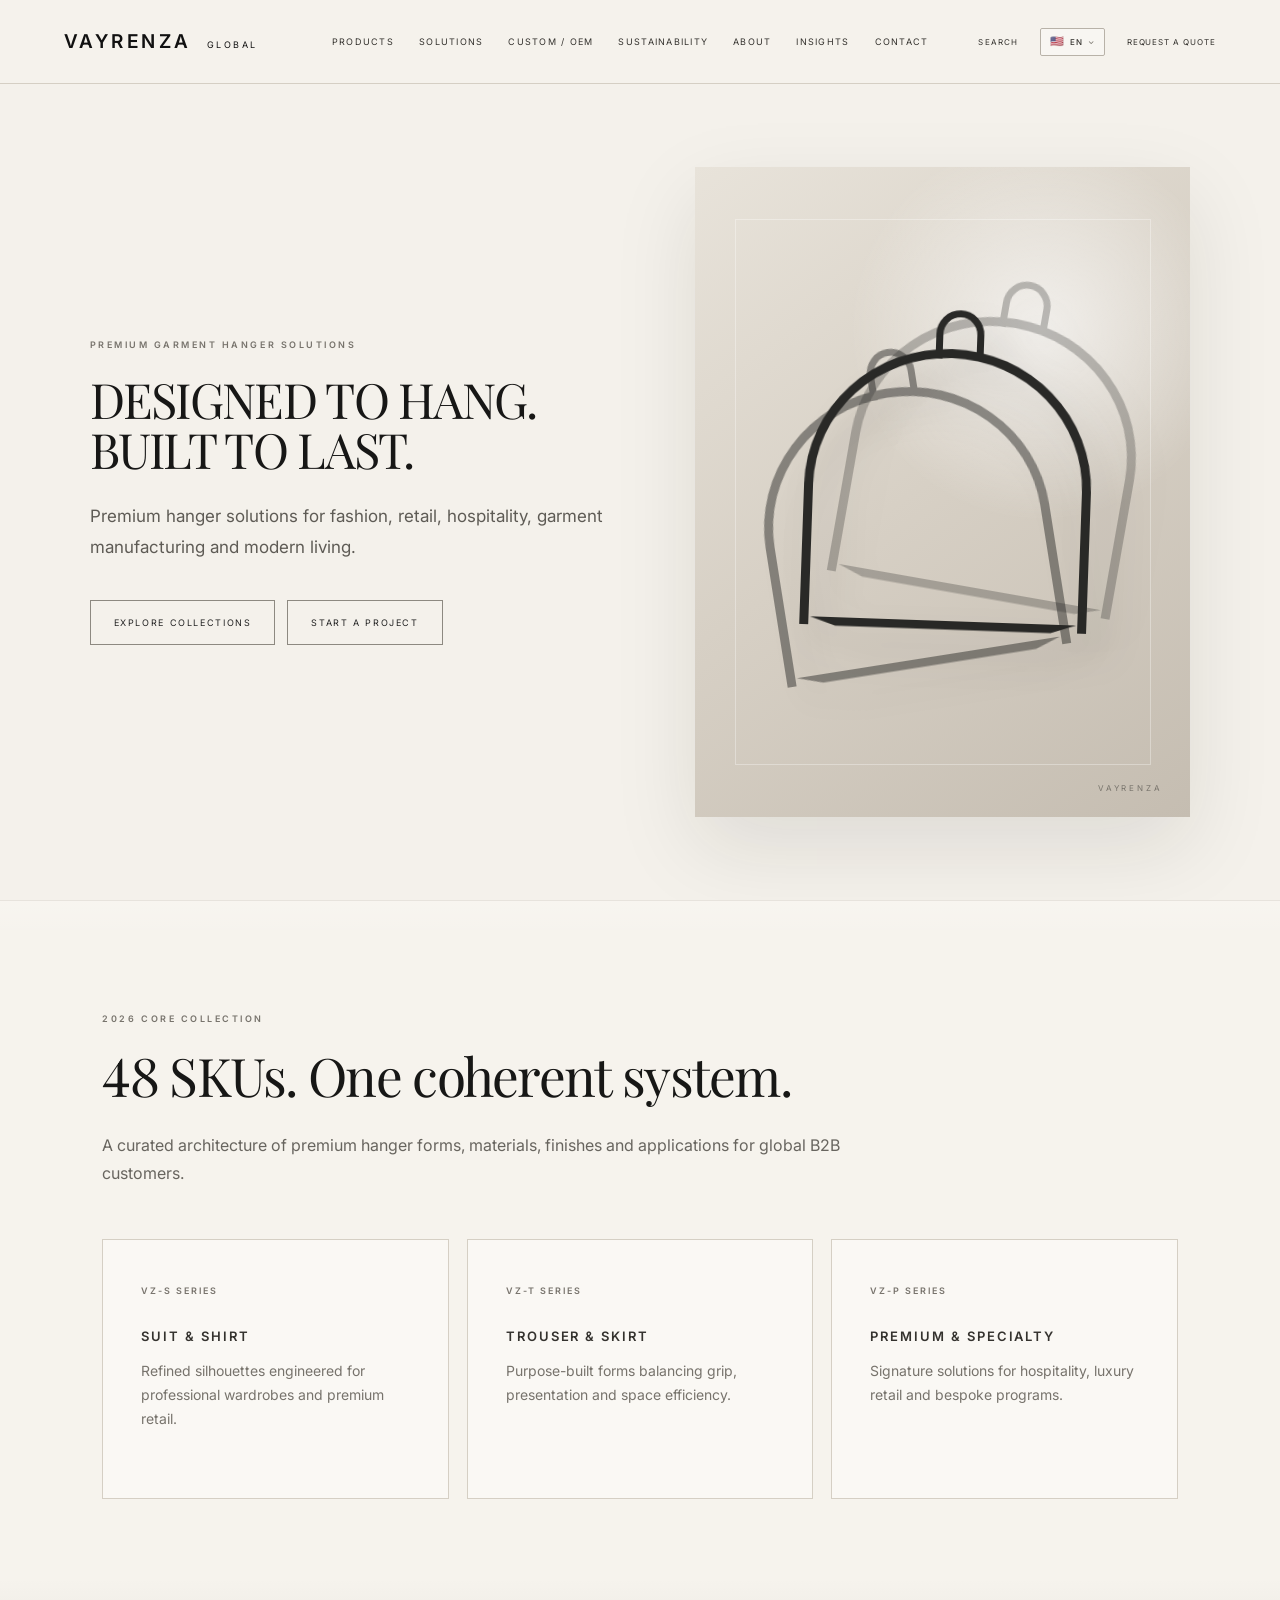
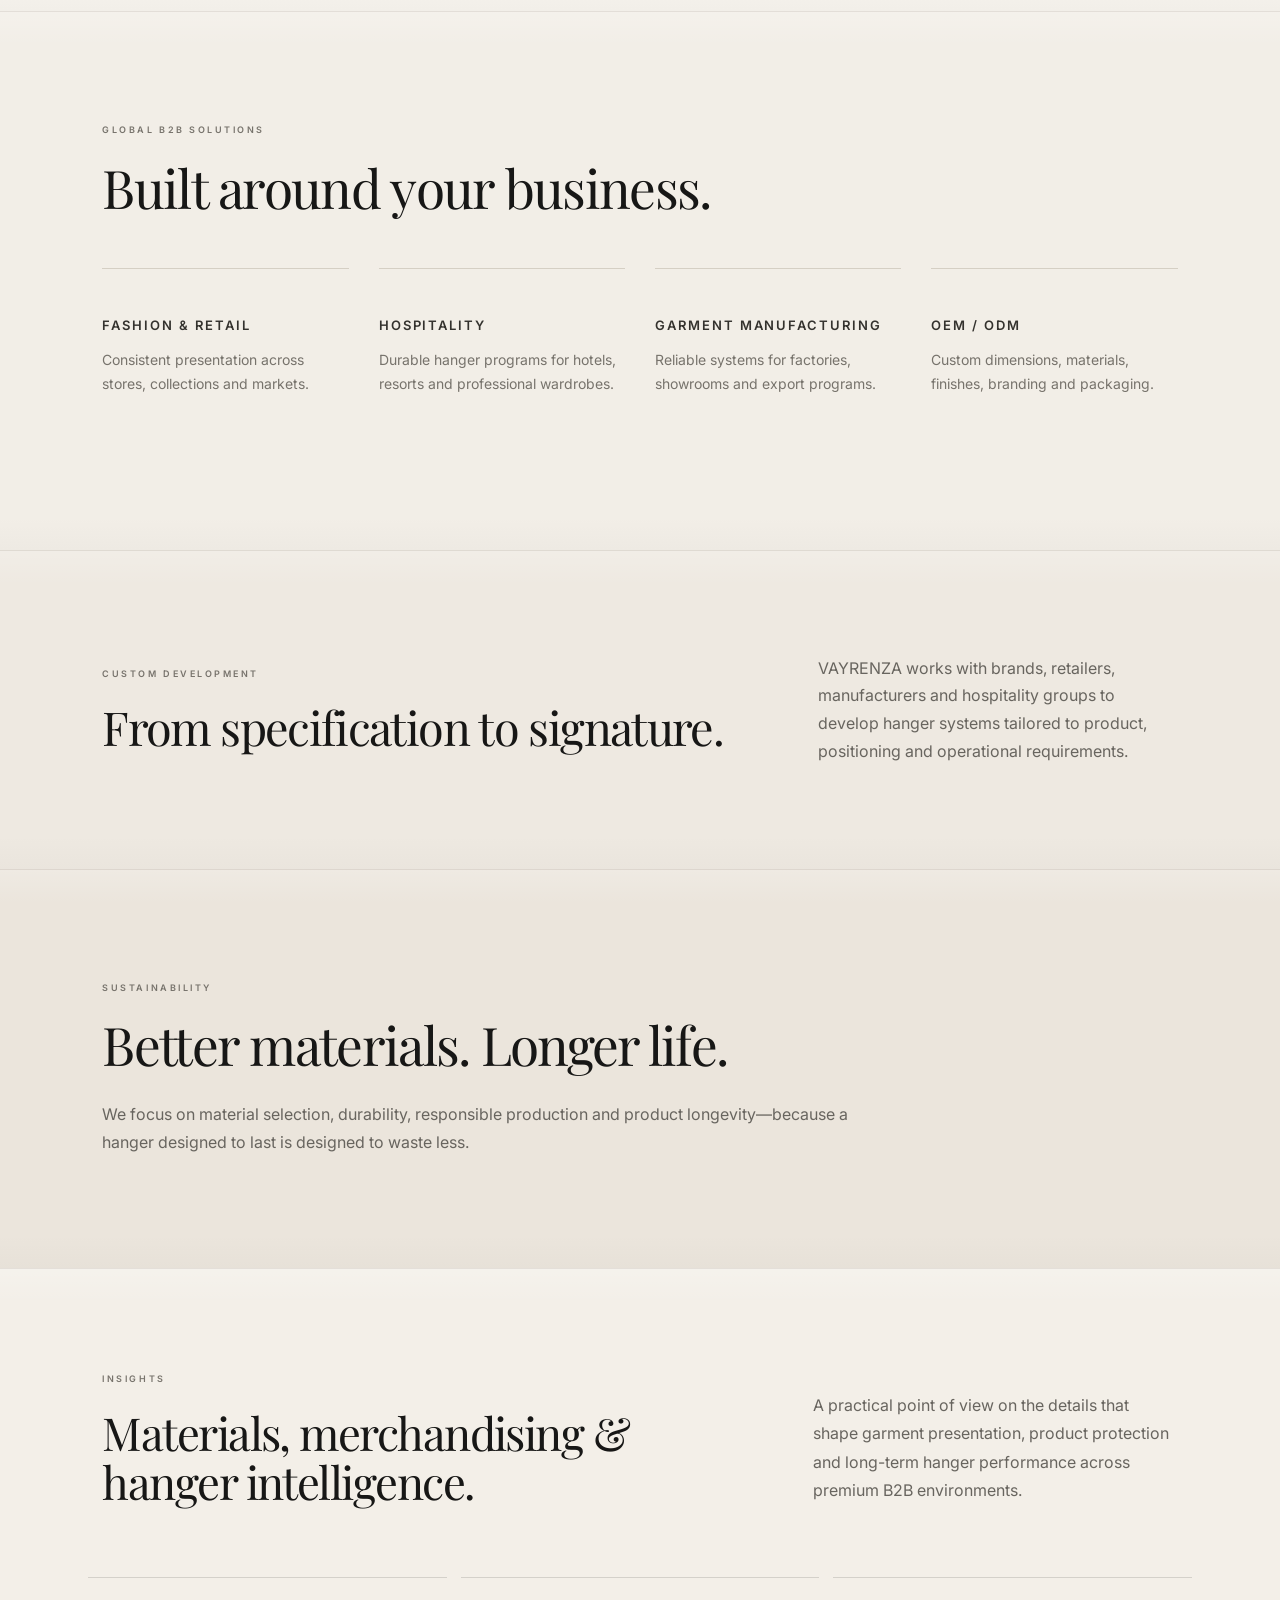
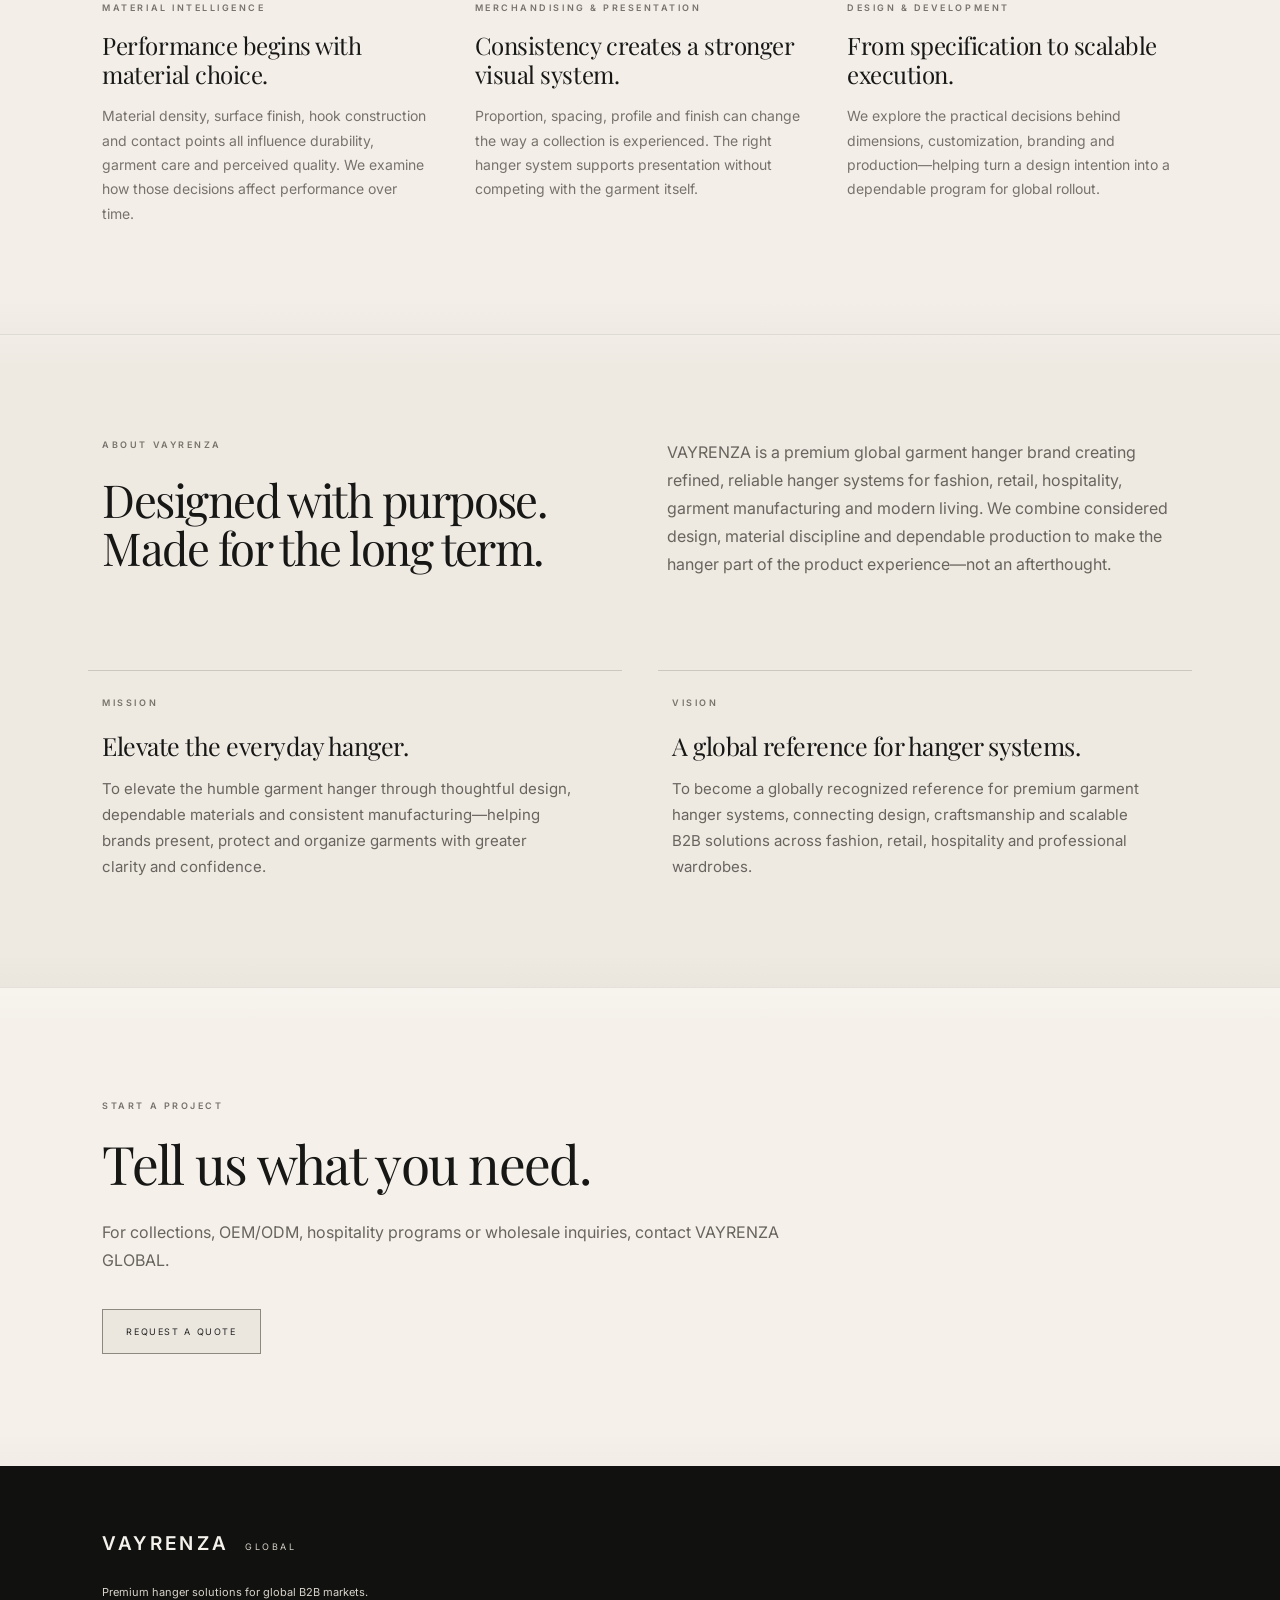
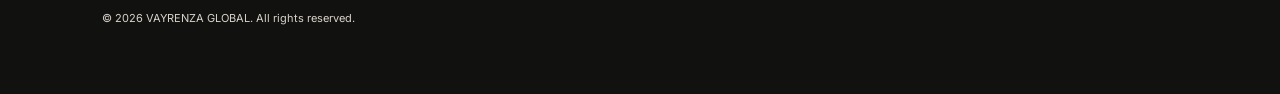
==== index.html @ 7cf8e2a7 "Connect request quote buttons to B2B inquiry form" ====
<!doctype html>
<html lang="en">
<head>
<meta charset="utf-8">
<meta name="viewport" content="width=device-width, initial-scale=1">
<title>VAYRENZA GLOBAL — Premium Garment Hangers</title>
<meta name="description" content="Premium hanger solutions for fashion, retail, hospitality, garment manufacturing and modern living.">
<link rel="stylesheet" href="style.css">
<link rel="stylesheet" href="theme.css">
<link rel="stylesheet" href="ui.css">
<link rel="stylesheet" href="layout-refine.css">
<link rel="stylesheet" href="motion.css">
<link rel="stylesheet" href="quote.css">
<script src="app.js" defer></script>
<script src="insights-i18n.js" defer></script>
<script src="quote.js" defer></script>
</head>
<body>
<header class="site-header">
  <a class="brand" href="#">VAYRENZA <span>GLOBAL</span></a>
  <nav aria-label="Primary navigation">
    <a href="#products">PRODUCTS</a>
    <a href="#solutions">SOLUTIONS</a>
    <a href="#custom">CUSTOM / OEM</a>
    <a href="#sustainability">SUSTAINABILITY</a>
    <a href="#about">ABOUT</a>
    <a href="#insights">INSIGHTS</a>
    <a href="#contact">CONTACT</a>
  </nav>
  <div class="header-actions">
    <a class="search-link" href="#search" aria-label="Search">SEARCH</a>
    <details class="language-dropdown">
      <summary aria-label="Language: English"><span class="flag">🇺🇸</span><span>EN</span><span class="language-chevron">⌄</span></summary>
      <div class="language-menu">
        <a href="#" lang="en"><span>🇺🇸</span> English</a>
        <a href="#" lang="es"><span>🇪🇸</span> Español</a>
        <a href="#" lang="fr"><span>🇫🇷</span> Français</a>
      </div>
    </details>
    <a class="quote" href="#quote">REQUEST A QUOTE</a>
  </div>
</header>

<main>
<section class="hero">
  <div class="hero-copy">
    <p class="eyebrow">PREMIUM GARMENT HANGER SOLUTIONS</p>
    <h1>DESIGNED TO HANG.<br>BUILT TO LAST.</h1>
    <p class="lead">Premium hanger solutions for fashion, retail, hospitality, garment manufacturing and modern living.</p>
    <div class="buttons"><a class="btn primary" href="#products">EXPLORE COLLECTIONS</a><a class="btn secondary" href="#contact">START A PROJECT</a></div>
  </div>
  <div class="hero-visual" aria-label="Premium garment hanger visual"><div class="hanger hanger-a"></div><div class="hanger hanger-b"></div><div class="hanger hanger-c"></div></div>
</section>

<section id="products" class="section"><p class="eyebrow">2026 CORE COLLECTION</p><h2>48 SKUs. One coherent system.</h2><p class="intro">A curated architecture of premium hanger forms, materials, finishes and applications for global B2B customers.</p><div class="cards"><article><span>VZ-S SERIES</span><h3>SUIT &amp; SHIRT</h3><p>Refined silhouettes engineered for professional wardrobes and premium retail.</p></article><article><span>VZ-T SERIES</span><h3>TROUSER &amp; SKIRT</h3><p>Purpose-built forms balancing grip, presentation and space efficiency.</p></article><article><span>VZ-P SERIES</span><h3>PREMIUM &amp; SPECIALTY</h3><p>Signature solutions for hospitality, luxury retail and bespoke programs.</p></article></div></section>

<section id="solutions" class="dark section"><p class="eyebrow">GLOBAL B2B SOLUTIONS</p><h2>Built around your business.</h2><div class="grid"><div><h3>FASHION &amp; RETAIL</h3><p>Consistent presentation across stores, collections and markets.</p></div><div><h3>HOSPITALITY</h3><p>Durable hanger programs for hotels, resorts and professional wardrobes.</p></div><div><h3>GARMENT MANUFACTURING</h3><p>Reliable systems for factories, showrooms and export programs.</p></div><div><h3>OEM / ODM</h3><p>Custom dimensions, materials, finishes, branding and packaging.</p></div></div></section>

<section id="custom" class="section split"><div><p class="eyebrow">CUSTOM DEVELOPMENT</p><h2>From specification to signature.</h2></div><p>VAYRENZA works with brands, retailers, manufacturers and hospitality groups to develop hanger systems tailored to product, positioning and operational requirements.</p></section>

<section id="sustainability" class="section pale"><p class="eyebrow">SUSTAINABILITY</p><h2>Better materials. Longer life.</h2><p class="intro">We focus on material selection, durability, responsible production and product longevity—because a hanger designed to last is designed to waste less.</p></section>

<section id="insights" class="section insights-section"><div class="insights-intro"><div><p class="eyebrow">INSIGHTS</p><h2>Materials, merchandising &amp; hanger intelligence.</h2></div><p class="intro">A practical point of view on the details that shape garment presentation, product protection and long-term hanger performance across premium B2B environments.</p></div><div class="insights-grid"><article><p class="eyebrow">MATERIAL INTELLIGENCE</p><h3>Performance begins with material choice.</h3><p>Material density, surface finish, hook construction and contact points all influence durability, garment care and perceived quality. We examine how those decisions affect performance over time.</p></article><article><p class="eyebrow">MERCHANDISING &amp; PRESENTATION</p><h3>Consistency creates a stronger visual system.</h3><p>Proportion, spacing, profile and finish can change the way a collection is experienced. The right hanger system supports presentation without competing with the garment itself.</p></article><article><p class="eyebrow">DESIGN &amp; DEVELOPMENT</p><h3>From specification to scalable execution.</h3><p>We explore the practical decisions behind dimensions, customization, branding and production—helping turn a design intention into a dependable program for global rollout.</p></article></div></section>

<section id="about" class="section about-section"><div class="split"><div><p class="eyebrow">ABOUT VAYRENZA</p><h2>Designed with purpose.<br>Made for the long term.</h2></div><p>VAYRENZA is a premium global garment hanger brand creating refined, reliable hanger systems for fashion, retail, hospitality, garment manufacturing and modern living. We combine considered design, material discipline and dependable production to make the hanger part of the product experience—not an afterthought.</p></div><div class="grid about-grid"><article><p class="eyebrow">MISSION</p><h3>Elevate the everyday hanger.</h3><p>To elevate the humble garment hanger through thoughtful design, dependable materials and consistent manufacturing—helping brands present, protect and organize garments with greater clarity and confidence.</p></article><article><p class="eyebrow">VISION</p><h3>A global reference for hanger systems.</h3><p>To become a globally recognized reference for premium garment hanger systems, connecting design, craftsmanship and scalable B2B solutions across fashion, retail, hospitality and professional wardrobes.</p></article></div></section>

<section id="contact" class="contact section"><p class="eyebrow">START A PROJECT</p><h2>Tell us what you need.</h2><p>For collections, OEM/ODM, hospitality programs or wholesale inquiries, contact VAYRENZA GLOBAL.</p><a class="btn primary" href="#quote">REQUEST A QUOTE</a></section>
</main>
<footer><div class="brand">VAYRENZA <span>GLOBAL</span></div><p>Premium hanger solutions for global B2B markets.</p><p>© 2026 VAYRENZA GLOBAL. All rights reserved.</p></footer>
</body>
</html>
---- style.css ----
@import url('https://fonts.googleapis.com/css2?family=Inter:wght@400;500;600&family=Playfair+Display:wght@400;500;600&display=swap');
:root{--bg:#f5f2ec;--paper:#faf8f4;--line:#d5cfc4;--text:#171716;--muted:#68655f;--dark:#171716;--white:#f7f4ee;--max:1600px}*{box-sizing:border-box}html{scroll-behavior:smooth}body{margin:0;background:var(--bg);color:var(--text);font-family:Inter,Arial,sans-serif;font-weight:400;-webkit-font-smoothing:antialiased}a{color:inherit}.site-header{height:84px;padding:0 5vw;display:flex;align-items:center;gap:40px;border-bottom:1px solid var(--line);background:rgba(245,242,236,.96);position:sticky;top:0;z-index:100;backdrop-filter:blur(12px)}.brand{font-size:19px;letter-spacing:.18em;font-weight:600;white-space:nowrap;color:#111;text-decoration:none}.brand span{font-size:9px;letter-spacing:.28em;margin-left:7px;font-weight:400}.site-header nav{display:flex;gap:25px;margin-left:34px}.site-header nav a,.header-actions a{position:relative;font-size:9px;letter-spacing:.14em;text-decoration:none;color:#34322e;white-space:nowrap}.site-header nav a::after{content:"";position:absolute;left:0;bottom:-7px;width:0;height:1px;background:#171716;transition:width .3s}.site-header nav a:hover::after{width:100%}.header-actions{display:flex;align-items:center;gap:22px;margin-left:auto}.header-actions .quote{border:0;padding:0;background:transparent;color:#34322e;font-size:8px;letter-spacing:.12em}.header-actions .quote:hover{color:#171716}.search-link{font-size:8px!important;letter-spacing:.13em!important}.language-dropdown{position:relative}.language-dropdown summary{list-style:none;appearance:none;-webkit-appearance:none;display:inline-flex;align-items:center;gap:5px;height:28px;padding:0 9px;border:1px solid #b8b2a8;border-radius:2px;background:rgba(255,255,255,.34);color:#34322e;font:500 8px/1 Inter,Arial,sans-serif;letter-spacing:.12em;cursor:pointer}.language-dropdown summary::-webkit-details-marker{display:none}.language-dropdown summary:hover{border-color:#77736c;background:rgba(255,255,255,.62)}.language-dropdown[open] summary{border-color:#77736c}.language-dropdown .flag{font-size:11px;line-height:1}.language-chevron{font-size:8px;line-height:1;color:#77736c;transform:translateY(-1px)}.language-menu{position:absolute;right:0;top:36px;min-width:128px;padding:7px 0;border:1px solid var(--line);background:var(--paper);box-shadow:0 12px 30px rgba(30,27,22,.1)}.language-menu a{display:flex;align-items:center;gap:8px;padding:8px 12px;font-size:8px!important;letter-spacing:.08em!important}.language-menu a:hover{background:#ebe7df}.hero{min-height:calc(100vh - 84px);max-width:var(--max);margin:0 auto;display:grid;grid-template-columns:1.02fr .98fr;align-items:center;gap:7vw;padding:6vw 7vw;overflow:hidden}.hero-copy{max-width:760px;animation:heroIn 1s ease both}.eyebrow{margin:0 0 24px;color:#77736c;font-size:9px;letter-spacing:.28em;font-weight:600}.hero h1{margin:0 0 26px;font-family:'Playfair Display',Georgia,serif;font-size:clamp(38px,3.8vw,58px);line-height:1.04;font-weight:400;letter-spacing:-.035em;white-space:nowrap}.lead{max-width:590px;margin:0;color:#5e5b55;font-size:17px;line-height:1.8}.buttons{display:flex;flex-wrap:wrap;gap:12px;margin-top:38px}.btn{display:inline-block;padding:16px 23px;font-size:9px;letter-spacing:.18em;text-decoration:none;transition:all .3s}.btn.primary{background:#ebe7df;color:#222;border:1px solid #8d8981}.btn.primary:hover{background:#f5f2ec;border-color:#222;transform:translateY(-2px)}.btn.secondary{border:1px solid #8d8981;color:#222;background:transparent}.btn.secondary:hover{border-color:#222;background:rgba(255,255,255,.35)}.hero .btn.primary{background:transparent}.hero .btn.primary:hover{background:rgba(255,255,255,.35)}.contact .btn.primary{background:#ebe7df;color:#222;border:1px solid #8d8981}.contact .btn.primary:hover{background:#f5f2ec;border-color:#222;transform:translateY(-2px)}.hero-visual{position:relative;height:min(650px,62vw);min-height:480px;overflow:hidden;background:radial-gradient(circle at 70% 25%,rgba(255,255,255,.65),transparent 32%),linear-gradient(145deg,#e8e3da 0%,#d7d0c5 48%,#c5bdb1 100%);box-shadow:0 30px 80px rgba(30,27,22,.1)}.hero-visual::before{content:"";position:absolute;inset:8%;border:1px solid rgba(255,255,255,.32)}.hero-visual::after{content:"VAYRENZA";position:absolute;right:28px;bottom:24px;font-size:8px;letter-spacing:.35em;color:rgba(25,25,23,.45)}.hanger{position:absolute;width:58%;height:43%;left:21%;top:28%;border:9px solid #292927;border-bottom:0;border-radius:50% 50% 0 0;filter:drop-shadow(18px 22px 18px rgba(0,0,0,.14))}.hanger::after{content:"";position:absolute;left:0;right:0;bottom:-1px;height:9px;background:#292927;clip-path:polygon(0 0,100% 0,90% 100%,10% 100%)}.hanger::before{content:"";position:absolute;width:34px;height:42px;border:7px solid #292927;border-bottom:0;border-radius:50% 50% 0 0;left:calc(50% - 17px);top:-48px}.hanger-a{transform:translate(-35px,38px) rotate(-9deg);opacity:.48}.hanger-b{transform:translate(5px,0) rotate(2deg)}.hanger-c{transform:translate(50px,-32px) rotate(10deg);opacity:.28}.section{max-width:var(--max);margin:0 auto;padding:125px 8vw}.section h2{margin:0 0 28px;font-family:'Playfair Display',Georgia,serif;font-size:clamp(42px,5vw,72px);line-height:1.02;font-weight:400;letter-spacing:-.035em;font-variant-numeric:lining-nums proportional-nums;font-feature-settings:"lnum" 1,"pnum" 1}.intro{max-width:730px;margin:0;color:var(--muted);font-size:16px;line-height:1.85}.cards{display:grid;grid-template-columns:repeat(3,1fr);gap:18px;margin-top:60px}.cards article{position:relative;min-height:260px;padding:38px;border:1px solid var(--line);background:rgba(255,255,255,.18);overflow:hidden;transition:transform .35s,background .35s}.cards article::before{content:"";position:absolute;top:0;left:0;width:0;height:2px;background:#222;transition:width .35s}.cards article:hover{transform:translateY(-5px);background:rgba(255,255,255,.48)}.cards article:hover::before{width:100%}.cards span{color:#77736c;font-size:9px;letter-spacing:.22em;font-weight:600}.cards h3,.grid h3{margin:34px 0 14px;font-size:13px;letter-spacing:.16em;font-weight:600}.cards p,.grid p{margin:0;color:#77736c;font-size:13px;line-height:1.8}.dark{max-width:none;background:var(--bg);color:var(--text)}.dark .eyebrow{color:#77736c}.dark h2{color:var(--text)}.grid{display:grid;grid-template-columns:repeat(4,1fr);gap:30px;margin-top:65px}.grid div{min-height:170px;border-top:1px solid var(--line);padding-top:18px}.grid h3{color:#34322e}.grid p{color:#77736c}.split{max-width:none;display:grid;grid-template-columns:1fr 1fr;gap:9vw;align-items:center;background:#ebe7df}.split>p{max-width:680px;margin:0;color:#5c5953;font-family:'Playfair Display',Georgia,serif;font-size:clamp(22px,2.2vw,31px);line-height:1.55}.split h2{white-space:normal}#custom{grid-template-columns:minmax(0,1.75fr) minmax(360px,.75fr);gap:5vw;align-items:center}#custom>div{min-width:0}#custom h2{font-size:clamp(40px,3.4vw,56px);line-height:1.05;letter-spacing:-.03em;white-space:nowrap}#custom>p{max-width:520px;justify-self:end;font-size:clamp(20px,1.65vw,27px);line-height:1.58}#about{background:var(--paper);max-width:none}.about-section .about-grid{margin-top:48px}.about-section .about-grid article{padding-top:22px;border-top:1px solid rgba(52,50,46,.18)}.about-section .about-grid h3{margin-top:10px;margin-bottom:12px}.pale{max-width:none;background:#e2ded5}#insights{background:#f5f2ec;min-height:420px}.contact{max-width:none;background:linear-gradient(120deg,#d6d0c5,#c9c1b4)}.contact h2{max-width:850px}.contact p:not(.eyebrow){max-width:650px;margin:0 0 32px;color:#56534e;font-size:16px;line-height:1.8}footer{padding:60px 8vw;border-top:1px solid #ccc7bd;background:#ece9e2;color:#69665f;font-size:11px;line-height:1.9}footer .brand{display:inline-block;margin-bottom:15px}footer p{margin:5px 0}@keyframes heroIn{from{opacity:0;transform:translateY(18px)}to{opacity:1;transform:translateY(0)}}@media(max-width:1200px){#custom{grid-template-columns:minmax(0,1.25fr) minmax(300px,.75fr);gap:5vw}#custom h2{white-space:normal;font-size:clamp(40px,4.3vw,52px)}#custom>p{font-size:clamp(20px,2vw,24px)}}@media(max-width:1100px){.site-header{padding:0 4vw;gap:20px}.site-header nav{gap:14px;margin-left:20px}.site-header nav a{font-size:8px}.header-actions{gap:14px}.hero{gap:5vw;padding:7vw 6vw}.hero h1{font-size:clamp(34px,4vw,52px)}.section{padding:100px 7vw}}@media(max-width:800px){.site-header{height:72px;padding:0 5vw}.site-header nav{display:none}.header-actions{margin-left:auto}.brand{font-size:17px}.hero{min-height:auto;grid-template-columns:1fr;padding:70px 6vw 80px;gap:55px}.hero h1{font-size:clamp(30px,8vw,46px);white-space:nowrap}.lead{font-size:15px}.hero-visual{height:470px;min-height:0}.section{padding:85px 6vw}.section h2{font-size:clamp(40px,11vw,58px)}.cards,.grid{grid-template-columns:1fr;gap:15px;margin-top:45px}.cards article{min-height:220px}.split{grid-template-columns:1fr;gap:35px}.split>p{font-size:22px}#custom{grid-template-columns:1fr;gap:32px}#custom h2{white-space:normal;font-size:clamp(38px,9vw,50px)}#custom>p{max-width:680px;justify-self:start;font-size:22px}.grid div{min-height:auto;padding-bottom:20px}footer{padding:50px 6vw}}@media(max-width:500px){.header-actions{gap:12px}.language-dropdown summary{height:26px;padding:0 7px}.header-actions .quote{font-size:8px}.brand span{display:none}.hero{padding-top:55px}.hero h1{font-size:clamp(27px,7.4vw,38px);white-space:nowrap;margin-bottom:24px}.buttons{flex-direction:column}.btn{width:100%;text-align:center}.hero-visual{height:400px}}

/* VAYRENZA TYPOGRAPHY SYSTEM — secondary sections */
:root{--vz-eyebrow-size:9px;--vz-eyebrow-spacing:.28em;--vz-h2-size:clamp(42px,4.15vw,60px);--vz-h2-line:1.08;--vz-body-size:16px;--vz-body-line:1.78;--vz-card-title-size:13px;--vz-editorial-h3-size:clamp(23px,2vw,29px);--vz-section-space:112px}
.section{padding-top:var(--vz-section-space);padding-bottom:var(--vz-section-space)}
.section>.eyebrow,.section .split .eyebrow,.section .about-grid .eyebrow{margin:0 0 22px;font-family:Inter,Arial,sans-serif;font-size:var(--vz-eyebrow-size);line-height:1.35;letter-spacing:var(--vz-eyebrow-spacing);font-weight:600;color:#77736c}
.section h2{margin:0 0 26px;font-family:'Playfair Display',Georgia,serif;font-size:var(--vz-h2-size);line-height:var(--vz-h2-line);font-weight:400;letter-spacing:-.032em;font-variant-numeric:lining-nums proportional-nums;font-feature-settings:"lnum" 1,"pnum" 1}
.section .intro,.section>p:not(.eyebrow),.split>p,.contact p:not(.eyebrow){font-family:Inter,Arial,sans-serif;font-size:var(--vz-body-size);line-height:var(--vz-body-line);font-weight:400;letter-spacing:0;color:var(--muted)}
.section .intro{max-width:760px}
.cards,.grid{margin-top:52px}
.cards h3,.grid h3{margin:30px 0 13px;font-family:Inter,Arial,sans-serif;font-size:var(--vz-card-title-size);line-height:1.35;letter-spacing:.15em;font-weight:600;color:#34322e}
.cards p,.grid p{font-family:Inter,Arial,sans-serif;font-size:14px;line-height:1.72;color:#77736c}
#custom{grid-template-columns:minmax(0,1.55fr) minmax(360px,.85fr);gap:6vw;align-items:start}
#custom h2{font-size:var(--vz-h2-size);line-height:var(--vz-h2-line);letter-spacing:-.032em;white-space:nowrap}
#custom>p{max-width:560px;justify-self:end;font-family:Inter,Arial,sans-serif;font-size:var(--vz-body-size);line-height:var(--vz-body-line);color:var(--muted)}
#about>.split{align-items:start}
#about .split>p{max-width:620px;justify-self:end}
.about-section .about-grid{margin-top:54px;gap:42px}
.about-section .about-grid article{padding-top:24px}
.about-section .about-grid h3{margin:0 0 14px;font-family:'Playfair Display',Georgia,serif;font-size:var(--vz-editorial-h3-size);line-height:1.22;letter-spacing:-.02em;font-weight:400;color:var(--text)}
.about-section .about-grid p:not(.eyebrow){font-family:Inter,Arial,sans-serif;font-size:15px;line-height:1.76;color:var(--muted)}
.contact h2{max-width:900px}
.contact p:not(.eyebrow){max-width:680px;margin:0 0 34px}
#insights{min-height:360px}
@media(max-width:1200px){:root{--vz-h2-size:clamp(40px,4.6vw,54px);--vz-section-space:100px}#custom{grid-template-columns:minmax(0,1.25fr) minmax(320px,.75fr);gap:5vw}#custom h2{white-space:normal}}
@media(max-width:800px){:root{--vz-h2-size:clamp(38px,9.2vw,50px);--vz-body-size:15px;--vz-section-space:82px}.section{padding-left:6vw;padding-right:6vw}.section>.eyebrow,.section .split .eyebrow,.section .about-grid .eyebrow{margin-bottom:18px}.section h2{margin-bottom:22px;line-height:1.08}.cards,.grid{margin-top:42px}.cards h3,.grid h3{margin-top:26px}.split,#custom{grid-template-columns:1fr;gap:30px}#custom h2{white-space:normal}#custom>p,#about .split>p{max-width:680px;justify-self:start}.about-section .about-grid{margin-top:42px;gap:22px}.about-section .about-grid h3{font-size:clamp(22px,6vw,27px)}}
@media(max-width:500px){:root{--vz-h2-size:clamp(34px,10.5vw,44px);--vz-section-space:72px}.section h2{letter-spacing:-.028em}.cards p,.grid p{font-size:13.5px}.about-section .about-grid p:not(.eyebrow){font-size:14px}}
---- theme.css ----
/* VAYRENZA BACKGROUND SYSTEM — approved luxury editorial palette */
:root{
  --vz-canvas:#f4f1eb;
  --vz-hero:#f4f1eb;
  --vz-products:#f6f3ed;
  --vz-solutions:#f2eee7;
  --vz-custom:#eee9e1;
  --vz-sustainability:#ebe5dc;
  --vz-insights:#f3efe8;
  --vz-about:#eee9e1;
  --vz-contact:#f5f1ea;
  --vz-card:#faf8f4;
  --vz-ink:#11110f;
  --vz-footer-text:#d8d3ca;
  --vz-hairline:rgba(42,38,33,.075);
}

body,
main{
  background:var(--vz-canvas);
}

.hero{
  background:var(--vz-hero);
}

#products{background:var(--vz-products)}
#solutions{background:var(--vz-solutions)}
#custom{background:var(--vz-custom)}
#sustainability{background:var(--vz-sustainability)}
#insights{background:var(--vz-insights)}
#about{background:var(--vz-about)}
#contact.contact{background:var(--vz-contact)}

#about .split{
  background:transparent;
}

.cards article,
.language-menu{
  background:var(--vz-card);
}

/* Subtle tonal blending at section boundaries: soft enough to avoid visible gradients. */
#products,
#solutions,
#custom,
#sustainability,
#insights,
#about,
#contact{
  position:relative;
  overflow:hidden;
  border-top:1px solid var(--vz-hairline);
}

#products::before,
#solutions::before,
#custom::before,
#sustainability::before,
#insights::before,
#about::before,
#contact::before,
#products::after,
#solutions::after,
#custom::after,
#sustainability::after,
#insights::after,
#about::after,
#contact::after{
  content:"";
  position:absolute;
  left:0;
  right:0;
  height:34px;
  pointer-events:none;
  z-index:0;
}

#products::before,
#solutions::before,
#custom::before,
#sustainability::before,
#insights::before,
#about::before,
#contact::before{
  top:0;
  background:linear-gradient(to bottom,rgba(255,255,255,.20),rgba(255,255,255,0));
}

#products::after,
#solutions::after,
#custom::after,
#sustainability::after,
#insights::after,
#about::after,
#contact::after{
  bottom:0;
  background:linear-gradient(to top,rgba(35,31,27,.018),rgba(35,31,27,0));
}

#products>*,
#solutions>*,
#custom>*,
#sustainability>*,
#insights>*,
#about>*,
#contact>*{
  position:relative;
  z-index:1;
}

/* Keep the footer as a strong black anchor. */
footer{
  background:var(--vz-ink);
  color:var(--vz-footer-text);
  border-top:0;
}
footer .brand{
  color:#f5f2ec;
}
footer .brand span,
footer p{
  color:var(--vz-footer-text);
}
---- ui.css ----
/* VAYRENZA INTERACTION UI — search + language */
.search-overlay{position:fixed;inset:84px 0 0;z-index:120;background:rgba(23,23,22,.28);backdrop-filter:blur(7px);-webkit-backdrop-filter:blur(7px);opacity:0;visibility:hidden;transition:opacity .24s ease,visibility .24s ease}
.search-overlay.is-open{opacity:1;visibility:visible}
.search-panel{width:100%;background:#f5f2ec;border-bottom:1px solid rgba(52,50,46,.14);box-shadow:0 26px 60px rgba(25,22,18,.12);transform:translateY(-14px);transition:transform .28s ease}
.search-overlay.is-open .search-panel{transform:translateY(0)}
.search-inner{max-width:1600px;margin:0 auto;padding:34px 8vw 30px}
.search-row{display:grid;grid-template-columns:auto 1fr auto;align-items:center;gap:18px;border-bottom:1px solid #6f6a62;padding-bottom:14px}
.search-label{font:600 9px/1.2 Inter,Arial,sans-serif;letter-spacing:.22em;color:#77736c;white-space:nowrap}
.search-input{width:100%;border:0;outline:0;background:transparent;color:#171716;font:400 clamp(24px,3vw,42px)/1.15 'Playfair Display',Georgia,serif;letter-spacing:-.02em;padding:0}
.search-input::placeholder{color:#9a958c;opacity:1}
.search-close{border:0;background:transparent;color:#34322e;font:500 10px/1 Inter,Arial,sans-serif;letter-spacing:.16em;cursor:pointer;padding:10px 0 10px 16px}
.search-meta{display:flex;justify-content:space-between;gap:20px;margin-top:14px;color:#77736c;font:500 9px/1.5 Inter,Arial,sans-serif;letter-spacing:.12em}
.search-results{margin-top:20px;max-height:46vh;overflow:auto;border-top:1px solid rgba(52,50,46,.09)}
.search-result{display:grid;grid-template-columns:minmax(120px,.35fr) minmax(0,1fr);gap:28px;width:100%;padding:18px 0;border:0;border-bottom:1px solid rgba(52,50,46,.09);background:transparent;text-align:left;cursor:pointer;color:#171716}
.search-result:hover,.search-result:focus-visible{background:rgba(255,255,255,.28);outline:none}
.search-result-section{font:600 9px/1.4 Inter,Arial,sans-serif;letter-spacing:.18em;color:#77736c;text-transform:uppercase}
.search-result-text{font:400 16px/1.55 Inter,Arial,sans-serif;color:#34322e}
.search-result-text mark{background:transparent;color:#171716;font-weight:600;border-bottom:1px solid #171716}
.search-empty{padding:24px 0 10px;color:#77736c;font:400 14px/1.6 Inter,Arial,sans-serif}
.search-target{animation:vzSearchPulse 1.6s ease}
@keyframes vzSearchPulse{0%,100%{background-color:transparent}30%{background-color:rgba(202,190,172,.28)}}
body.search-open{overflow:hidden}
.language-menu a[aria-current="true"]{background:#e7e0d5;color:#171716}

/* MULTILINGUAL LAYOUT GUARD — longer Spanish/French copy must never overflow */
html[lang="es"],html[lang="fr"]{overflow-x:hidden}
html[lang="es"] .hero-copy,html[lang="fr"] .hero-copy,
html[lang="es"] .section>*,html[lang="fr"] .section>*{min-width:0}
html[lang="es"] .hero h1,html[lang="fr"] .hero h1{white-space:normal;max-width:100%;overflow-wrap:normal;word-break:normal}
html[lang="es"] #custom h2,html[lang="fr"] #custom h2{white-space:normal;max-width:100%}
html[lang="es"] .site-header nav,html[lang="fr"] .site-header nav{gap:17px;margin-left:22px}
html[lang="es"] .site-header nav a,html[lang="fr"] .site-header nav a{font-size:8px;letter-spacing:.11em}
html[lang="es"] .header-actions,html[lang="fr"] .header-actions{gap:14px}
html[lang="es"] .header-actions .quote,html[lang="fr"] .header-actions .quote{font-size:7px;letter-spacing:.09em}

@media(min-width:801px) and (max-width:1250px){
  html[lang="es"] .hero h1,html[lang="fr"] .hero h1{font-size:clamp(34px,3.6vw,48px);line-height:1.06}
  html[lang="es"] .site-header,html[lang="fr"] .site-header{gap:18px;padding-left:3.5vw;padding-right:3.5vw}
  html[lang="es"] .site-header nav,html[lang="fr"] .site-header nav{gap:12px;margin-left:12px}
  html[lang="es"] .site-header nav a,html[lang="fr"] .site-header nav a{font-size:7.5px;letter-spacing:.08em}
}

@media(max-width:800px){.search-overlay{inset:72px 0 0}.search-inner{padding:28px 6vw 24px}.search-row{grid-template-columns:1fr auto;gap:12px}.search-label{grid-column:1/-1}.search-input{font-size:30px}.search-results{max-height:52vh}.search-result{grid-template-columns:1fr;gap:6px;padding:16px 0}}
@media(max-width:500px){.search-inner{padding-top:24px}.search-input{font-size:26px}.search-meta{font-size:8px;letter-spacing:.08em}.search-close{font-size:9px}}
---- layout-refine.css ----
/* VAYRENZA EDITORIAL LAYOUT REFINEMENT — Custom + About */

/* Custom Development: tighter, calmer editorial composition */
#custom.section{
  min-height:auto;
  padding-top:104px;
  padding-bottom:104px;
  grid-template-columns:minmax(0,1.45fr) minmax(360px,.75fr);
  gap:7vw;
  align-items:center;
}
#custom>div{min-width:0;max-width:900px}
#custom .eyebrow{margin-bottom:24px}
#custom h2{
  margin-bottom:0;
  max-width:900px;
  font-size:clamp(44px,3.65vw,58px);
  line-height:1.04;
  letter-spacing:-.035em;
  white-space:nowrap;
}
#custom>p{
  width:100%;
  max-width:470px;
  justify-self:end;
  font-size:16px;
  line-height:1.72;
}

/* Insights: editorial knowledge section with balanced content density */
#insights.section{
  min-height:auto;
  padding-top:104px;
  padding-bottom:108px;
}
#insights .insights-intro{
  display:grid;
  grid-template-columns:minmax(0,1.25fr) minmax(360px,.75fr);
  gap:8vw;
  align-items:end;
}
#insights .insights-intro>div{min-width:0}
#insights .insights-intro h2{
  max-width:980px;
  margin-bottom:0;
  font-size:clamp(44px,3.55vw,56px);
  line-height:1.06;
  letter-spacing:-.034em;
}
#insights .insights-intro>.intro{
  max-width:500px;
  justify-self:end;
  margin:0;
}
#insights .insights-grid{
  display:grid;
  grid-template-columns:repeat(3,minmax(0,1fr));
  gap:42px;
  margin-top:72px;
}
#insights .insights-grid article{
  min-width:0;
  padding-top:24px;
  border-top:1px solid rgba(52,50,46,.16);
}
#insights .insights-grid .eyebrow{
  margin-bottom:18px;
}
#insights .insights-grid h3{
  max-width:360px;
  margin:0 0 16px;
  font-family:'Playfair Display',Georgia,serif;
  font-size:clamp(24px,1.7vw,29px);
  line-height:1.2;
  letter-spacing:-.02em;
  font-weight:400;
}
#insights .insights-grid p:not(.eyebrow){
  max-width:410px;
  margin:0;
  font-size:14px;
  line-height:1.74;
  color:#77736c;
}

/* About: true two-column editorial opening, followed by a balanced 2-column mission/vision row */
#about.section{
  padding-top:104px;
  padding-bottom:108px;
}
#about>.split{
  grid-template-columns:minmax(0,.95fr) minmax(420px,1.05fr);
  gap:8vw;
  align-items:start;
}
#about>.split>div{min-width:0}
#about>.split .eyebrow{margin-bottom:24px}
#about>.split h2{
  max-width:none;
  font-size:clamp(44px,3.55vw,56px);
  line-height:1.06;
  letter-spacing:-.034em;
  white-space:nowrap;
}
#about .split>p{
  width:100%;
  max-width:610px;
  justify-self:end;
  font-size:16px;
  line-height:1.74;
}
#about .about-grid{
  grid-template-columns:repeat(2,minmax(0,1fr));
  gap:64px;
  width:100%;
  max-width:1180px;
  margin-top:72px;
}
#about .about-grid article{
  min-width:0;
  padding-top:26px;
}
#about .about-grid h3{
  max-width:430px;
  font-size:clamp(25px,1.8vw,30px);
  line-height:1.18;
  margin-bottom:16px;
}
#about .about-grid p:not(.eyebrow){
  max-width:470px;
  font-size:15px;
  line-height:1.72;
}

@media(max-width:1200px){
  #custom.section{
    grid-template-columns:minmax(0,1.15fr) minmax(320px,.85fr);
    gap:5vw;
  }
  #custom h2{white-space:normal;font-size:clamp(42px,4.2vw,52px)}
  #insights .insights-intro{grid-template-columns:minmax(0,1.1fr) minmax(320px,.9fr);gap:6vw}
  #insights .insights-intro h2{font-size:clamp(42px,4.1vw,52px)}
  #insights .insights-grid{gap:28px}
  #about>.split{grid-template-columns:minmax(0,1fr) minmax(360px,1fr);gap:6vw}
  #about>.split h2{font-size:clamp(42px,4.1vw,52px)}
  #about .about-grid{gap:44px}
}

@media(max-width:800px){
  #custom.section,#insights.section,#about.section{padding-top:78px;padding-bottom:82px}
  #custom.section,#insights .insights-intro,#about>.split{grid-template-columns:1fr;gap:30px}
  #custom h2,#insights .insights-intro h2,#about>.split h2{white-space:normal;font-size:clamp(38px,9vw,48px)}
  #custom>p,#insights .insights-intro>.intro,#about .split>p{max-width:680px;justify-self:start}
  #insights .insights-grid{grid-template-columns:1fr;gap:28px;margin-top:50px}
  #insights .insights-grid h3,#insights .insights-grid p:not(.eyebrow){max-width:680px}
  #about .about-grid{grid-template-columns:1fr;gap:28px;margin-top:52px}
  #about .about-grid h3,#about .about-grid p:not(.eyebrow){max-width:680px}
}
---- motion.css ----
/* VAYRENZA MOTION SYSTEM — restrained luxury interaction language */
:root{
  --vz-motion-fast:220ms;
  --vz-motion-base:360ms;
  --vz-motion-ease:cubic-bezier(.2,.7,.2,1);
  --vz-motion-lift:-4px;
  --vz-motion-bg:rgba(255,255,255,.24);
  --vz-motion-line:rgba(23,23,22,.72);
}

/* Shared interactive card treatment */
#solutions .grid>div,
#insights .insights-grid>article,
#about .about-grid>article{
  position:relative;
  transition:
    transform var(--vz-motion-base) var(--vz-motion-ease),
    background-color var(--vz-motion-base) var(--vz-motion-ease),
    box-shadow var(--vz-motion-base) var(--vz-motion-ease),
    border-color var(--vz-motion-base) var(--vz-motion-ease);
}

#solutions .grid>div::before,
#insights .insights-grid>article::before,
#about .about-grid>article::before{
  content:"";
  position:absolute;
  left:0;
  top:-1px;
  width:0;
  height:1px;
  background:var(--vz-motion-line);
  transition:width var(--vz-motion-base) var(--vz-motion-ease);
}

#solutions .grid>div:hover,
#insights .insights-grid>article:hover,
#about .about-grid>article:hover{
  transform:translateY(var(--vz-motion-lift));
  background:var(--vz-motion-bg);
  box-shadow:0 16px 34px rgba(30,27,22,.035);
}

#solutions .grid>div:hover::before,
#insights .insights-grid>article:hover::before,
#about .about-grid>article:hover::before{
  width:100%;
}

/* Slightly softer motion for editorial sections */
#insights .insights-grid>article,
#about .about-grid>article{
  padding-left:14px;
  padding-right:14px;
  margin-left:-14px;
  margin-right:-14px;
}

/* Contact CTA inherits the same restrained lift language */
#contact .btn.primary{
  transition:
    transform var(--vz-motion-fast) var(--vz-motion-ease),
    background-color var(--vz-motion-fast) var(--vz-motion-ease),
    border-color var(--vz-motion-fast) var(--vz-motion-ease),
    box-shadow var(--vz-motion-fast) var(--vz-motion-ease);
}
#contact .btn.primary:hover{
  transform:translateY(-2px);
  box-shadow:0 10px 22px rgba(30,27,22,.06);
}

/* Header links: consistent fine underline reveal */
.site-header nav a,
.search-link,
.header-actions .quote{
  position:relative;
}
.search-link::after,
.header-actions .quote::after{
  content:"";
  position:absolute;
  left:0;
  bottom:-7px;
  width:0;
  height:1px;
  background:#171716;
  transition:width var(--vz-motion-base) var(--vz-motion-ease);
}
.search-link:hover::after,
.header-actions .quote:hover::after{
  width:100%;
}

/* Keep core collection as the reference interaction, but harmonize easing */
.cards article{
  transition:
    transform var(--vz-motion-base) var(--vz-motion-ease),
    background-color var(--vz-motion-base) var(--vz-motion-ease),
    box-shadow var(--vz-motion-base) var(--vz-motion-ease);
}
.cards article:hover{
  box-shadow:0 16px 34px rgba(30,27,22,.045);
}
.cards article::before{
  transition:width var(--vz-motion-base) var(--vz-motion-ease);
}

/* No decorative hover movement on primary editorial headings or body copy. */
.hero h1,
.section h2,
.section>.intro,
#custom>p,
#about>.split>p{
  transform:none;
}

/* Touch devices should stay calm and predictable. */
@media(hover:none){
  #solutions .grid>div:hover,
  #insights .insights-grid>article:hover,
  #about .about-grid>article:hover,
  .cards article:hover,
  #contact .btn.primary:hover{
    transform:none;
    box-shadow:none;
  }
}

@media(prefers-reduced-motion:reduce){
  *,*::before,*::after{
    scroll-behavior:auto!important;
    transition-duration:.01ms!important;
    animation-duration:.01ms!important;
    animation-iteration-count:1!important;
  }
}
---- quote.css ----
/* VAYRENZA B2B INQUIRY FORM */
.quote-overlay{position:fixed;inset:0;z-index:160;background:rgba(16,15,13,.44);backdrop-filter:blur(10px);-webkit-backdrop-filter:blur(10px);opacity:0;visibility:hidden;transition:opacity .26s ease,visibility .26s ease;padding:28px;overflow:auto}
.quote-overlay.is-open{opacity:1;visibility:visible}
.quote-dialog{width:min(1120px,100%);margin:24px auto;background:#f5f1ea;border:1px solid rgba(44,39,33,.1);box-shadow:0 30px 90px rgba(20,17,13,.2);transform:translateY(16px);transition:transform .3s ease;position:relative}
.quote-overlay.is-open .quote-dialog{transform:translateY(0)}
.quote-head{display:flex;align-items:flex-start;justify-content:space-between;gap:30px;padding:46px 54px 30px;border-bottom:1px solid rgba(44,39,33,.09)}
.quote-kicker{margin:0 0 14px;font:600 9px/1.3 Inter,Arial,sans-serif;letter-spacing:.28em;color:#77736c}
.quote-title{margin:0;font:400 clamp(38px,4.5vw,62px)/1.04 'Playfair Display',Georgia,serif;letter-spacing:-.035em;color:#171716}
.quote-subtitle{max-width:660px;margin:17px 0 0;font:400 15px/1.75 Inter,Arial,sans-serif;color:#6b6760}
.quote-close{border:0;background:transparent;padding:8px 0 8px 14px;cursor:pointer;font:500 9px/1 Inter,Arial,sans-serif;letter-spacing:.16em;color:#34322e}
.quote-form{padding:36px 54px 50px}
.quote-grid{display:grid;grid-template-columns:repeat(2,minmax(0,1fr));gap:28px 34px}
.quote-field{display:flex;flex-direction:column;gap:10px;min-width:0}
.quote-field.full{grid-column:1/-1}
.quote-field label{font:600 9px/1.35 Inter,Arial,sans-serif;letter-spacing:.16em;color:#4d4943}
.quote-field input,.quote-field select,.quote-field textarea{width:100%;border:0;border-bottom:1px solid #aaa297;background:transparent;border-radius:0;padding:10px 0 12px;color:#171716;font:400 15px/1.5 Inter,Arial,sans-serif;outline:none;transition:border-color .22s ease,background .22s ease}
.quote-field select{appearance:none;-webkit-appearance:none;background-image:linear-gradient(45deg,transparent 50%,#777 50%),linear-gradient(135deg,#777 50%,transparent 50%);background-position:calc(100% - 10px) 50%,calc(100% - 5px) 50%;background-size:5px 5px,5px 5px;background-repeat:no-repeat;padding-right:24px}
.quote-field textarea{min-height:108px;resize:vertical}
.quote-field input:focus,.quote-field select:focus,.quote-field textarea:focus{border-bottom-color:#171716}
.quote-field input::placeholder,.quote-field textarea::placeholder{color:#a39c92}
.quote-actions{display:flex;align-items:center;justify-content:space-between;gap:24px;margin-top:36px;padding-top:26px;border-top:1px solid rgba(44,39,33,.08)}
.quote-note{max-width:580px;margin:0;font:400 12px/1.65 Inter,Arial,sans-serif;color:#827c73}
.quote-submit{border:1px solid #4a4640;background:#171716;color:#f5f1ea;padding:16px 24px;min-width:190px;cursor:pointer;font:600 9px/1 Inter,Arial,sans-serif;letter-spacing:.17em;transition:transform .22s ease,background .22s ease}
.quote-submit:hover{transform:translateY(-2px);background:#2a2824}
.quote-submit:disabled{opacity:.55;cursor:wait;transform:none}
.quote-status{display:none;margin:28px 54px 50px;padding:24px 26px;border:1px solid rgba(44,39,33,.1);background:rgba(255,255,255,.34)}
.quote-status.is-visible{display:block}
.quote-status h3{margin:0 0 8px;font:400 26px/1.15 'Playfair Display',Georgia,serif;color:#171716}
.quote-status p{margin:0;font:400 14px/1.7 Inter,Arial,sans-serif;color:#6b6760}
.quote-status.error{border-color:rgba(135,63,45,.25);background:rgba(135,63,45,.04)}
body.quote-open{overflow:hidden}
.quote-honeypot{position:absolute!important;left:-9999px!important;opacity:0!important;pointer-events:none!important}
@media(max-width:760px){.quote-overlay{padding:0}.quote-dialog{margin:0;min-height:100vh;border:0}.quote-head{padding:34px 24px 24px}.quote-form{padding:28px 24px 38px}.quote-grid{grid-template-columns:1fr;gap:22px}.quote-field.full{grid-column:auto}.quote-actions{align-items:stretch;flex-direction:column}.quote-submit{width:100%}.quote-status{margin:22px 24px 38px}.quote-title{font-size:clamp(36px,11vw,48px)}}
@media(prefers-reduced-motion:reduce){.quote-overlay,.quote-dialog,.quote-submit{transition:none}}
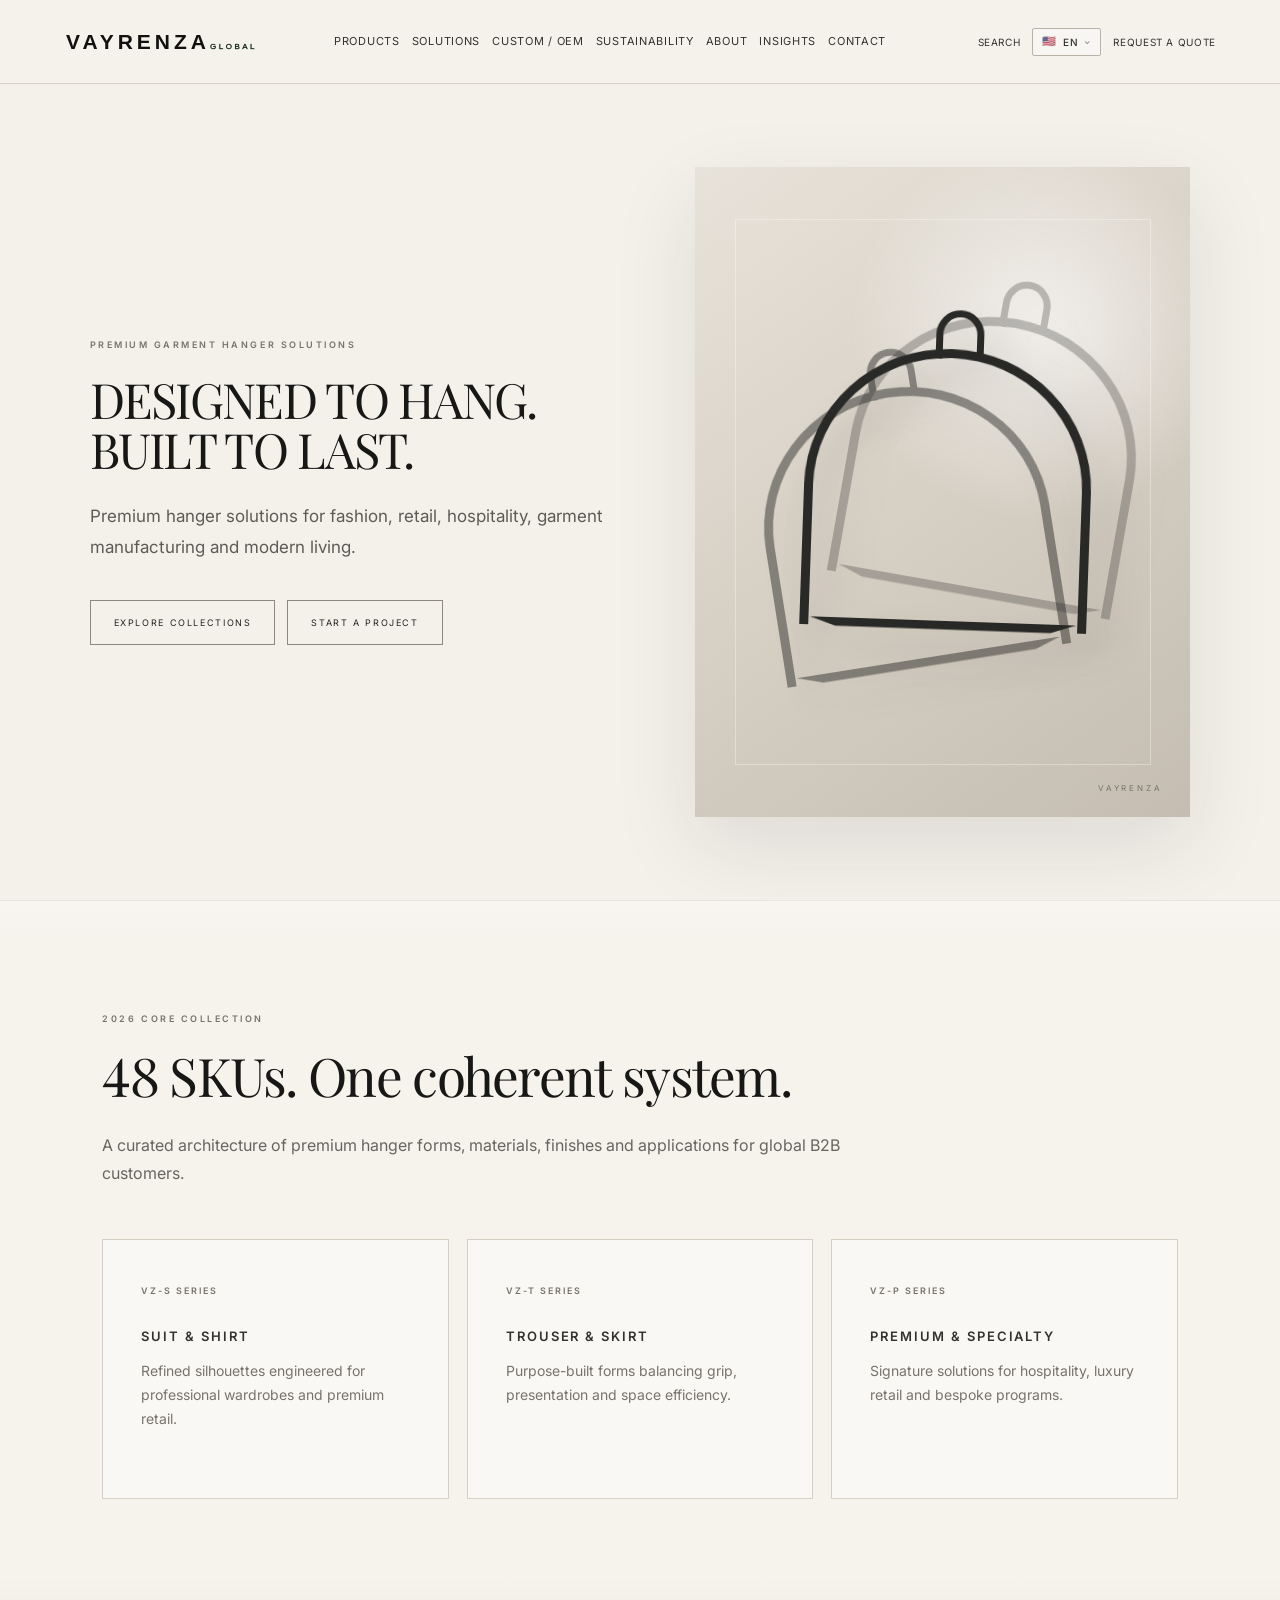
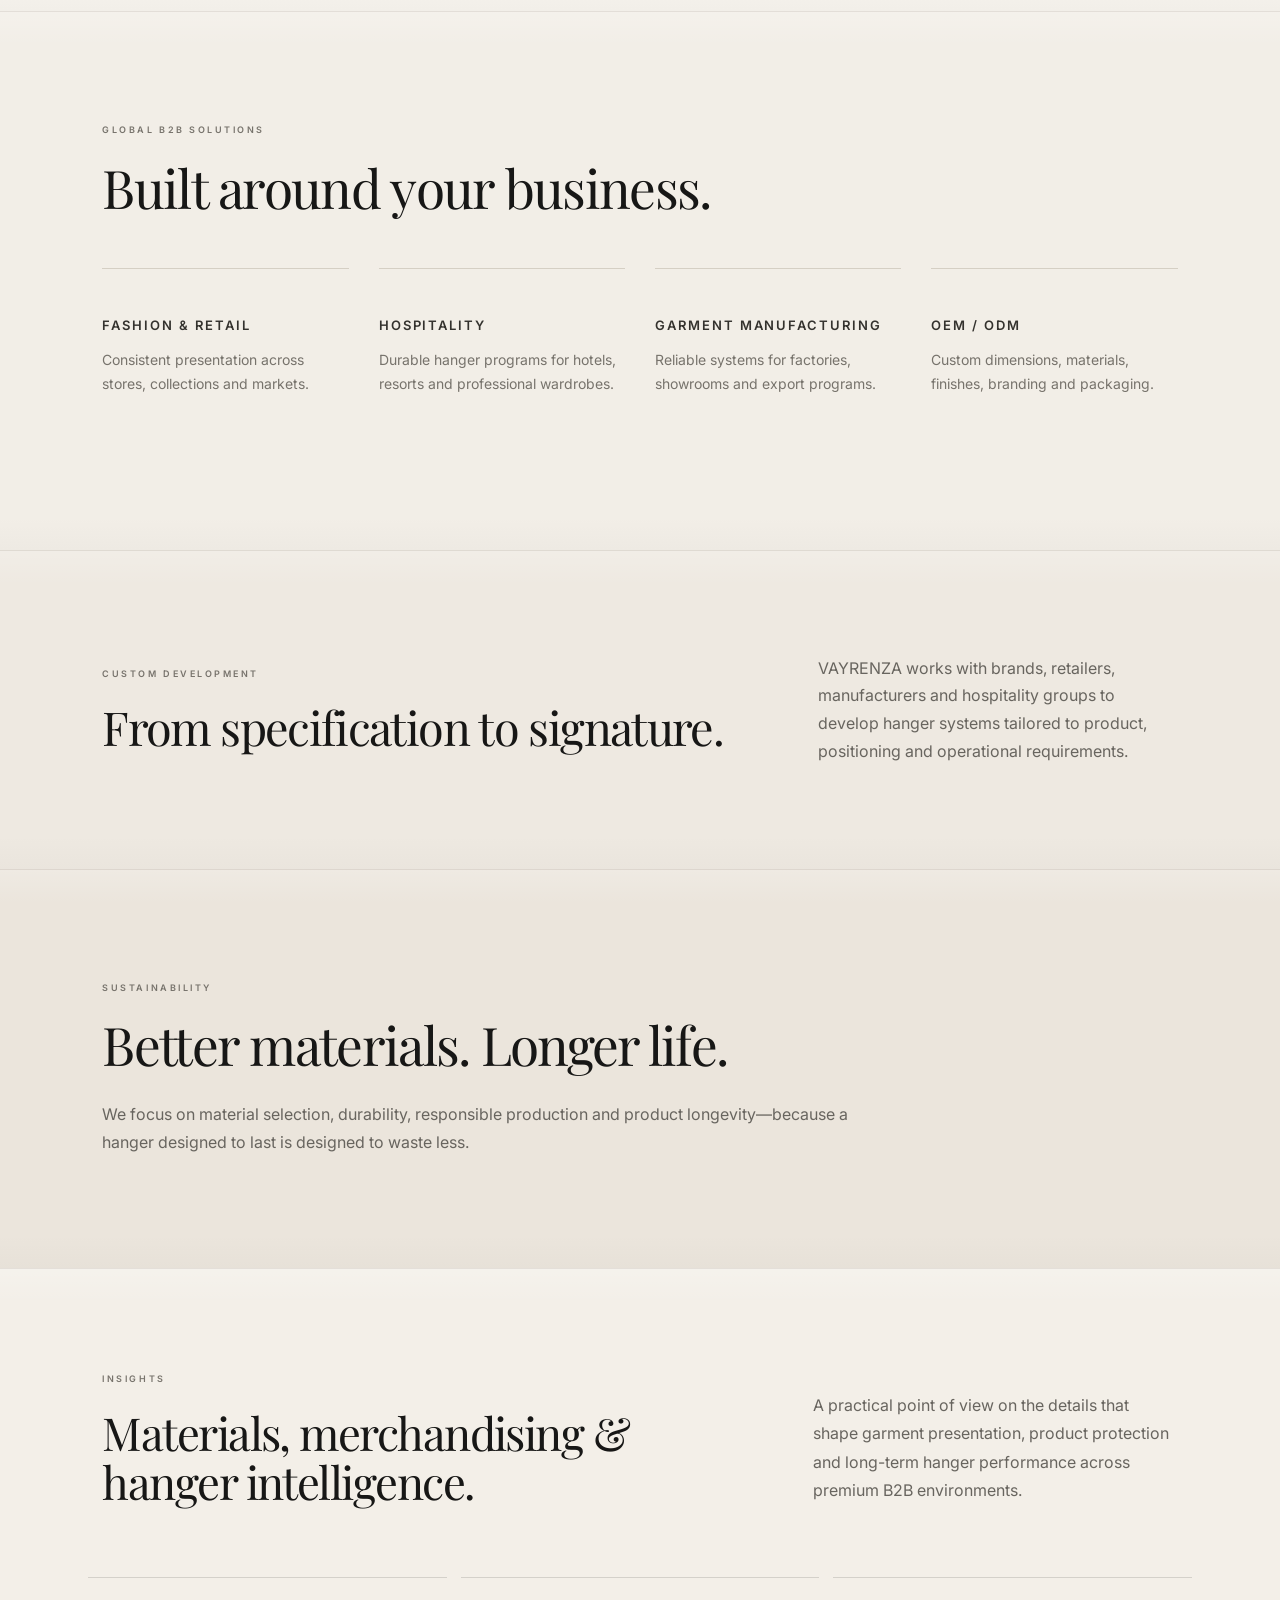
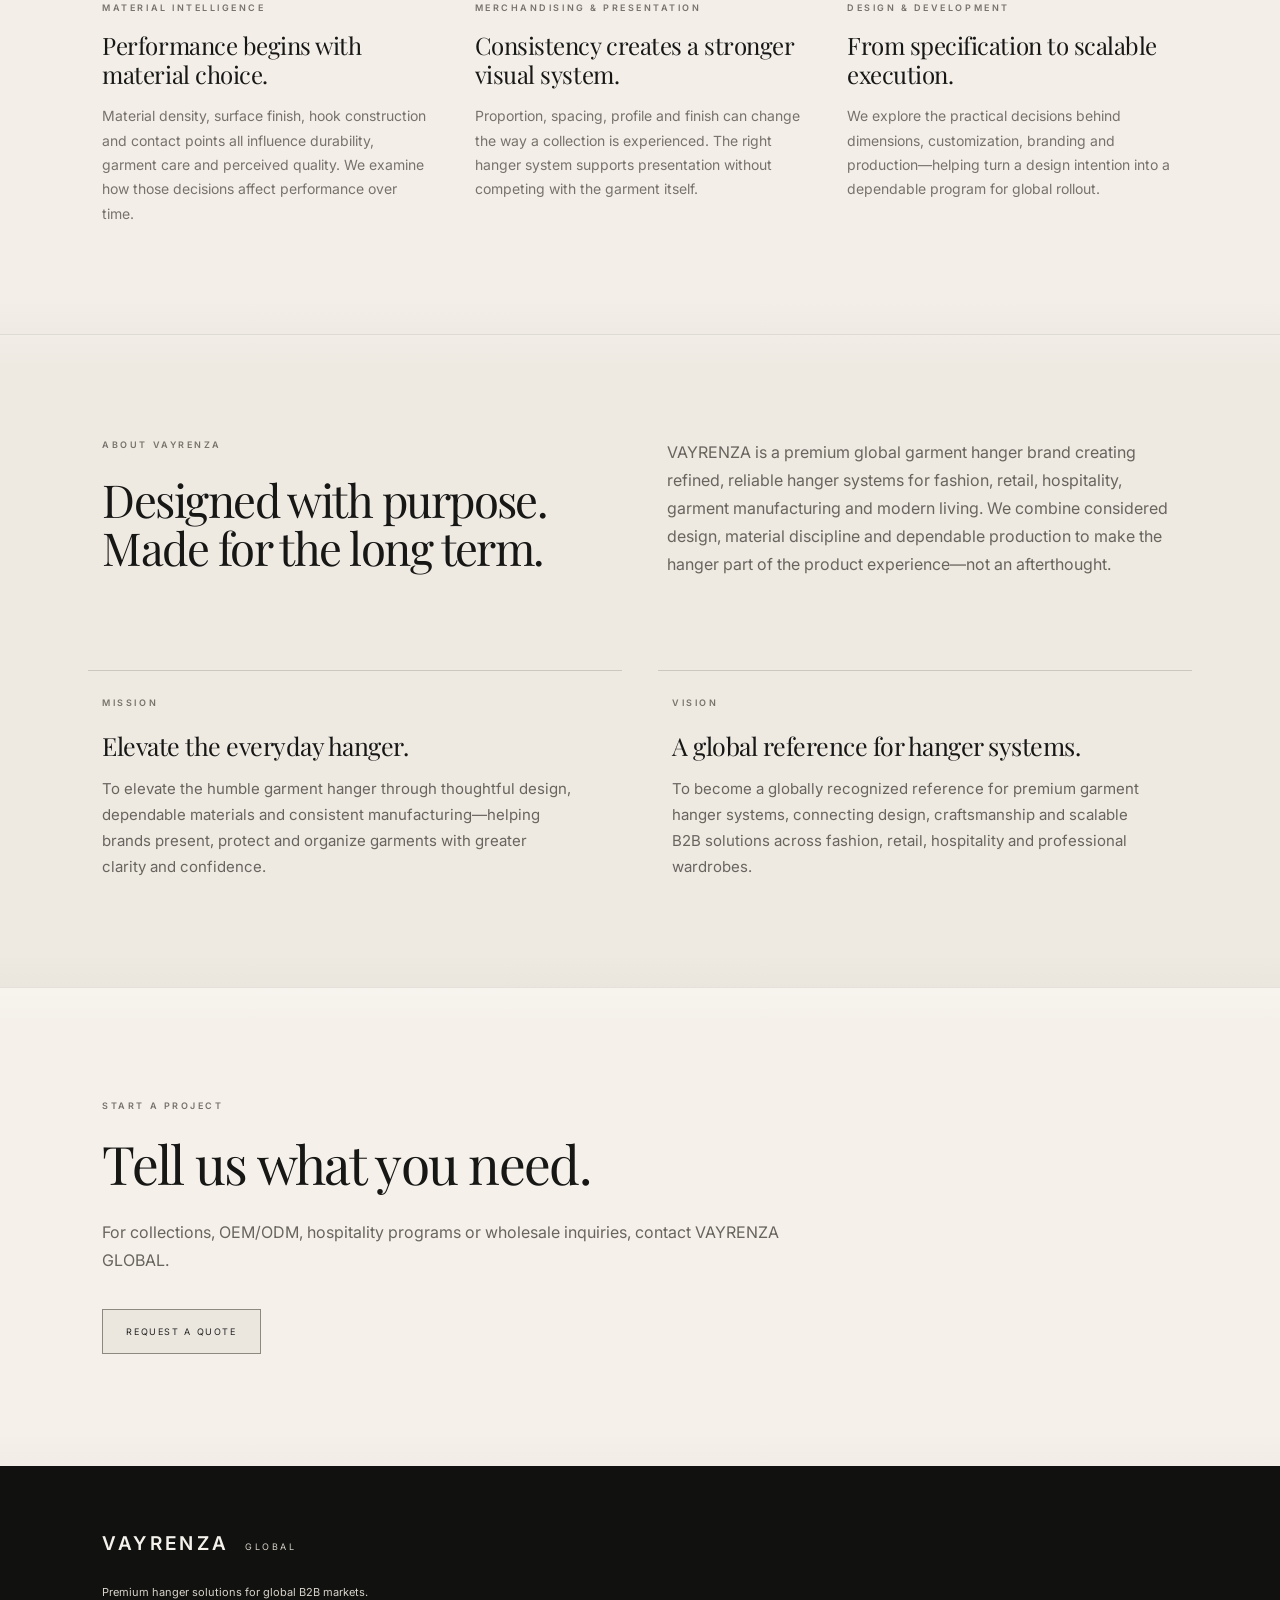
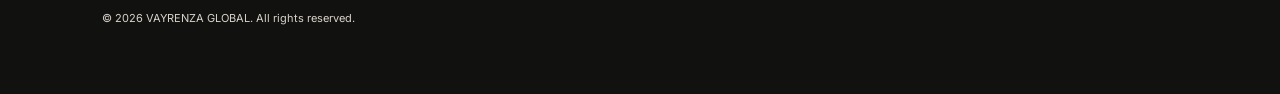
==== commit 3e932ba6: "Replace header brand text with VAYRENZA logo wordmark" ====
--- a/index.html
+++ b/index.html
@@ -11,13 +11,16 @@
 <link rel="stylesheet" href="layout-refine.css">
 <link rel="stylesheet" href="motion.css">
 <link rel="stylesheet" href="quote.css">
+<link rel="stylesheet" href="language-extra.css">
+<link rel="stylesheet" href="brand-logo.css">
+<script src="language-extra.js" defer></script>
 <script src="app.js" defer></script>
 <script src="insights-i18n.js" defer></script>
 <script src="quote.js" defer></script>
 </head>
 <body>
 <header class="site-header">
-  <a class="brand" href="#">VAYRENZA <span>GLOBAL</span></a>
+  <a class="brand brand-logo" href="#" aria-label="VAYRENZA GLOBAL home"><img src="vayrenza-logo.svg" alt="VAYRENZA GLOBAL"></a>
   <nav aria-label="Primary navigation">
     <a href="#products">PRODUCTS</a>
     <a href="#solutions">SOLUTIONS</a>
@@ -35,6 +38,8 @@
         <a href="#" lang="en"><span>🇺🇸</span> English</a>
         <a href="#" lang="es"><span>🇪🇸</span> Español</a>
         <a href="#" lang="fr"><span>🇫🇷</span> Français</a>
+        <a href="#" lang="de"><span>🇩🇪</span> Deutsch</a>
+        <a href="#" lang="zh-CN"><span>🇨🇳</span> 简体中文</a>
       </div>
     </details>
     <a class="quote" href="#quote">REQUEST A QUOTE</a>
--- a/theme.css
+++ b/theme.css
@@ -123,3 +123,122 @@
 footer p{
   color:var(--vz-footer-text);
 }
+
+/* Chinese typography system — Source Han Sans for headings/UI, Source Han Serif for body copy. */
+html[lang="zh-CN"] body,
+html[lang="zh-CN"] p,
+html[lang="zh-CN"] .intro,
+html[lang="zh-CN"] .lead,
+html[lang="zh-CN"] .series-copy,
+html[lang="zh-CN"] .note p{
+  font-family:"Source Han Serif SC","Noto Serif CJK SC","Noto Serif SC","Songti SC","STSong",serif !important;
+}
+html[lang="zh-CN"] h1,
+html[lang="zh-CN"] h2,
+html[lang="zh-CN"] h3,
+html[lang="zh-CN"] h4,
+html[lang="zh-CN"] h5,
+html[lang="zh-CN"] h6,
+html[lang="zh-CN"] .eyebrow,
+html[lang="zh-CN"] .brand,
+html[lang="zh-CN"] nav,
+html[lang="zh-CN"] .preview-nav,
+html[lang="zh-CN"] .tools,
+html[lang="zh-CN"] .summary,
+html[lang="zh-CN"] .series-meta,
+html[lang="zh-CN"] .sku,
+html[lang="zh-CN"] .state,
+html[lang="zh-CN"] button,
+html[lang="zh-CN"] select,
+html[lang="zh-CN"] summary{
+  font-family:"Source Han Sans SC","Noto Sans CJK SC","Noto Sans SC","PingFang SC","Microsoft YaHei",Arial,sans-serif !important;
+}
+html[lang="zh-CN"] h1,
+html[lang="zh-CN"] h2,
+html[lang="zh-CN"] h3{
+  letter-spacing:-.02em;
+}
+
+/* Unlisted 2026 product preview — every SKU card owns its own line and motion. */
+body > .shell #collections .grid{
+  border-top:0 !important;
+  row-gap:12px !important;
+}
+body > .shell #collections .card{
+  background:transparent !important;
+  border-bottom:0 !important;
+  box-shadow:inset 0 -1px 0 var(--line) !important;
+  overflow:hidden !important;
+  isolation:isolate !important;
+  transform:none !important;
+  opacity:1 !important;
+  transition:background-color .28s ease,opacity .28s ease !important;
+}
+body > .shell #collections .card .sku,
+body > .shell #collections .card h3,
+body > .shell #collections .card .state{
+  transform:translateY(0) !important;
+  transition:transform .28s ease !important;
+}
+body > .shell #collections .card::after{
+  top:0 !important;
+  bottom:auto !important;
+  left:0 !important;
+  right:0 !important;
+  height:1px !important;
+  background:var(--ink) !important;
+  transform:scaleX(0) !important;
+  transform-origin:left center !important;
+  transition:transform .32s ease !important;
+  z-index:2 !important;
+}
+@media (hover:hover) and (pointer:fine){
+  body > .shell #collections .card:hover{
+    background-color:rgba(255,255,255,.26) !important;
+    opacity:1 !important;
+    transform:none !important;
+  }
+  body > .shell #collections .card:hover .sku,
+  body > .shell #collections .card:hover h3,
+  body > .shell #collections .card:hover .state{
+    transform:translateY(3px) !important;
+  }
+  body > .shell #collections .card:hover::after{
+    transform:scaleX(1) !important;
+  }
+}
+@media (prefers-reduced-motion:reduce){
+  body > .shell #collections .card,
+  body > .shell #collections .card .sku,
+  body > .shell #collections .card h3,
+  body > .shell #collections .card .state,
+  body > .shell #collections .card::after{
+    transition:none !important;
+  }
+}
+
+/* Unlisted 2026 product preview — premium numeral system. */
+body > .shell .hero h1{
+  font-variant-numeric:lining-nums proportional-nums !important;
+  font-feature-settings:"lnum" 1,"pnum" 1 !important;
+  font-kerning:normal !important;
+  font-optical-sizing:auto;
+  text-rendering:geometricPrecision;
+}
+body > .shell .hero h1::first-line{
+  letter-spacing:-.045em;
+}
+body > .shell .summary strong{
+  display:block !important;
+  font-family:Inter,Arial,sans-serif !important;
+  font-size:30px !important;
+  font-weight:500 !important;
+  line-height:1 !important;
+  letter-spacing:-.055em !important;
+  font-variant-numeric:lining-nums tabular-nums !important;
+  font-feature-settings:"lnum" 1,"tnum" 1 !important;
+  font-kerning:normal !important;
+  font-optical-sizing:auto;
+  text-rendering:geometricPrecision;
+  margin-bottom:8px !important;
+}
--- a/ui.css
+++ b/ui.css
@@ -22,23 +22,51 @@
 body.search-open{overflow:hidden}
 .language-menu a[aria-current="true"]{background:#e7e0d5;color:#171716}
 
-/* MULTILINGUAL LAYOUT GUARD — longer Spanish/French copy must never overflow */
+/* GLOBAL NAV TYPOGRAPHY — same size in every language, enlarged two steps. */
+.site-header nav a{font-size:11px!important;line-height:1.2;letter-spacing:.11em}
+.header-actions .search-link,.header-actions .quote{font-size:10px!important;line-height:1.2}
+.language-dropdown summary{font-size:10px!important}
+/* Secondary language menu — enlarged one step. */
+.language-menu a{font-size:9px!important;line-height:1.25}
+
+/* Chinese search overlay — smaller editorial search type and a translucent panel. */
+html[lang="zh-CN"] .search-panel{background:rgba(245,242,236,.76);backdrop-filter:blur(12px);-webkit-backdrop-filter:blur(12px)}
+html[lang="zh-CN"] .search-input{font-size:clamp(24px,2.25vw,34px);font-weight:400;letter-spacing:-.025em;color:#4d4a45}
+html[lang="zh-CN"] .search-input::placeholder{color:rgba(77,74,69,.52)}
+html[lang="zh-CN"] .search-label{font-size:9px;letter-spacing:.16em}
+html[lang="zh-CN"] .search-close{font-size:10px}
+
+/* English: preserve the unified type size, tighten tracking and item spacing to prevent overflow. */
+html[lang="en"] .site-header nav{gap:12px;margin-left:20px}
+html[lang="en"] .site-header nav a{letter-spacing:.065em!important}
+html[lang="en"] .header-actions{gap:12px}
+html[lang="en"] .header-actions .search-link,
+html[lang="en"] .header-actions .quote{letter-spacing:.065em!important}
+
+/* MULTILINGUAL LAYOUT GUARD — longer Spanish/French copy must never overflow. Keep the global font size; tighten tracking and item spacing only. */
 html[lang="es"],html[lang="fr"]{overflow-x:hidden}
 html[lang="es"] .hero-copy,html[lang="fr"] .hero-copy,
 html[lang="es"] .section>*,html[lang="fr"] .section>*{min-width:0}
 html[lang="es"] .hero h1,html[lang="fr"] .hero h1{white-space:normal;max-width:100%;overflow-wrap:normal;word-break:normal}
 html[lang="es"] #custom h2,html[lang="fr"] #custom h2{white-space:normal;max-width:100%}
-html[lang="es"] .site-header nav,html[lang="fr"] .site-header nav{gap:17px;margin-left:22px}
-html[lang="es"] .site-header nav a,html[lang="fr"] .site-header nav a{font-size:8px;letter-spacing:.11em}
-html[lang="es"] .header-actions,html[lang="fr"] .header-actions{gap:14px}
-html[lang="es"] .header-actions .quote,html[lang="fr"] .header-actions .quote{font-size:7px;letter-spacing:.09em}
+html[lang="es"] .site-header nav,html[lang="fr"] .site-header nav{gap:10px;margin-left:18px}
+html[lang="es"] .site-header nav a,html[lang="fr"] .site-header nav a{letter-spacing:.055em!important}
+html[lang="es"] .header-actions,html[lang="fr"] .header-actions{gap:11px}
+html[lang="es"] .header-actions .search-link,html[lang="fr"] .header-actions .search-link,
+html[lang="es"] .header-actions .quote,html[lang="fr"] .header-actions .quote{letter-spacing:.055em!important}
 
 @media(min-width:801px) and (max-width:1250px){
   html[lang="es"] .hero h1,html[lang="fr"] .hero h1{font-size:clamp(34px,3.6vw,48px);line-height:1.06}
-  html[lang="es"] .site-header,html[lang="fr"] .site-header{gap:18px;padding-left:3.5vw;padding-right:3.5vw}
-  html[lang="es"] .site-header nav,html[lang="fr"] .site-header nav{gap:12px;margin-left:12px}
-  html[lang="es"] .site-header nav a,html[lang="fr"] .site-header nav a{font-size:7.5px;letter-spacing:.08em}
+  html[lang="es"] .site-header,html[lang="fr"] .site-header{gap:14px;padding-left:3.2vw;padding-right:3.2vw}
+  html[lang="es"] .site-header nav,html[lang="fr"] .site-header nav{gap:7px;margin-left:8px}
+  html[lang="es"] .site-header nav a,html[lang="fr"] .site-header nav a{letter-spacing:.035em!important}
+  html[lang="en"] .site-header nav{gap:8px;margin-left:10px}
+  html[lang="en"] .site-header nav a{letter-spacing:.04em!important}
+  .site-header nav a{font-size:10px!important}
+  .header-actions .search-link,.header-actions .quote{font-size:9px!important}
+  .language-dropdown summary{font-size:9px!important}
+  .language-menu a{font-size:9px!important}
 }
 
-@media(max-width:800px){.search-overlay{inset:72px 0 0}.search-inner{padding:28px 6vw 24px}.search-row{grid-template-columns:1fr auto;gap:12px}.search-label{grid-column:1/-1}.search-input{font-size:30px}.search-results{max-height:52vh}.search-result{grid-template-columns:1fr;gap:6px;padding:16px 0}}
-@media(max-width:500px){.search-inner{padding-top:24px}.search-input{font-size:26px}.search-meta{font-size:8px;letter-spacing:.08em}.search-close{font-size:9px}}
+@media(max-width:800px){.search-overlay{inset:72px 0 0}.search-inner{padding:28px 6vw 24px}.search-row{grid-template-columns:1fr auto;gap:12px}.search-label{grid-column:1/-1}.search-input{font-size:30px}.search-results{max-height:52vh}.search-result{grid-template-columns:1fr;gap:6px;padding:16px 0}html[lang="zh-CN"] .search-input{font-size:26px}}
+@media(max-width:500px){.search-inner{padding-top:24px}.search-input{font-size:26px}.search-meta{font-size:8px;letter-spacing:.08em}.search-close{font-size:9px}html[lang="zh-CN"] .search-input{font-size:24px}}
--- a/language-extra.css
+++ b/language-extra.css
@@ -0,0 +1,90 @@
+/* VAYRENZA — German + Simplified Chinese language refinements */
+html[lang="de"],html[lang="zh-CN"]{overflow-x:hidden}
+html[lang="de"] .hero-copy,html[lang="zh-CN"] .hero-copy,
+html[lang="de"] .section>*,html[lang="zh-CN"] .section>*{min-width:0}
+
+html[lang="de"] .hero h1,html[lang="zh-CN"] .hero h1{white-space:normal;max-width:100%}
+html[lang="de"] #custom h2,html[lang="zh-CN"] #custom h2{white-space:normal;max-width:100%}
+
+/* German copy is longer: preserve the approved right-shift, but tighten tracking and item gaps to prevent overflow. */
+html[lang="de"] .site-header nav{gap:8px;margin-left:54px}
+html[lang="de"] .site-header nav a{letter-spacing:.045em!important}
+html[lang="de"] .header-actions{gap:9px}
+html[lang="de"] .header-actions .search-link,
+html[lang="de"] .header-actions .quote{letter-spacing:.045em!important}
+
+/* Chinese typography system — headings/UI use Source Han Sans; editorial body copy uses Source Han Serif. */
+html[lang="zh-CN"] body,
+html[lang="zh-CN"] p,
+html[lang="zh-CN"] .lead,
+html[lang="zh-CN"] .intro,
+html[lang="zh-CN"] article p,
+html[lang="zh-CN"] .split>p,
+html[lang="zh-CN"] footer p,
+html[lang="zh-CN"] .quote-form label,
+html[lang="zh-CN"] .quote-form input,
+html[lang="zh-CN"] .quote-form select,
+html[lang="zh-CN"] .quote-form textarea{
+  font-family:"Source Han Serif SC","Noto Serif CJK SC","Noto Serif SC","Songti SC","STSong",serif;
+}
+html[lang="zh-CN"] h1,
+html[lang="zh-CN"] h2,
+html[lang="zh-CN"] h3,
+html[lang="zh-CN"] h4,
+html[lang="zh-CN"] h5,
+html[lang="zh-CN"] h6,
+html[lang="zh-CN"] .eyebrow,
+html[lang="zh-CN"] .site-header,
+html[lang="zh-CN"] nav a,
+html[lang="zh-CN"] .header-actions,
+html[lang="zh-CN"] .btn,
+html[lang="zh-CN"] .cards span,
+html[lang="zh-CN"] .brand,
+html[lang="zh-CN"] button,
+html[lang="zh-CN"] summary,
+html[lang="zh-CN"] .language-menu,
+html[lang="zh-CN"] .search-input,
+html[lang="zh-CN"] .quote-title,
+html[lang="zh-CN"] .quote-status h3{
+  font-family:"Source Han Sans SC","Noto Sans CJK SC","Noto Sans SC","PingFang SC","Microsoft YaHei",Arial,sans-serif;
+}
+html[lang="zh-CN"] h1,
+html[lang="zh-CN"] h2,
+html[lang="zh-CN"] h3{letter-spacing:-.02em}
+html[lang="zh-CN"] .eyebrow,
+html[lang="zh-CN"] nav a,
+html[lang="zh-CN"] .header-actions,
+html[lang="zh-CN"] .cards span{letter-spacing:.11em}
+
+/* Chinese desktop header — let the primary navigation occupy and distribute across the full center zone. */
+html[lang="zh-CN"] .site-header nav{
+  flex:1 1 auto;
+  justify-content:space-between;
+  gap:0;
+  margin-left:58px;
+  margin-right:54px;
+  min-width:0;
+}
+html[lang="zh-CN"] .site-header nav a{flex:0 0 auto}
+html[lang="zh-CN"] .hero h1{line-height:1.12}
+html[lang="zh-CN"] .section h2{line-height:1.14}
+
+@media(min-width:801px) and (max-width:1250px){
+  html[lang="de"] .hero h1{font-size:clamp(34px,3.55vw,48px);line-height:1.06}
+  html[lang="de"] .site-header{gap:13px;padding-left:3vw;padding-right:3vw}
+  html[lang="de"] .site-header nav{gap:6px;margin-left:22px}
+  html[lang="de"] .site-header nav a{letter-spacing:.025em!important}
+  html[lang="zh-CN"] .site-header{gap:14px;padding-left:3.2vw;padding-right:3.2vw}
+  html[lang="zh-CN"] .site-header nav{
+    flex:1 1 auto;
+    justify-content:space-between;
+    gap:0;
+    margin-left:24px;
+    margin-right:24px;
+  }
+}
+
+@media(max-width:800px){
+  html[lang="de"] .hero h1,html[lang="zh-CN"] .hero h1{font-size:clamp(38px,9vw,48px)}
+  html[lang="zh-CN"] .hero h1{line-height:1.16}
+}
--- a/brand-logo.css
+++ b/brand-logo.css
@@ -0,0 +1,28 @@
+/* VAYRENZA GLOBAL — navigation wordmark */
+.site-header .brand.brand-logo{
+  display:inline-flex;
+  align-items:center;
+  width:210px;
+  min-width:210px;
+  height:42px;
+  text-decoration:none;
+  line-height:0;
+}
+.site-header .brand.brand-logo img{
+  display:block;
+  width:100%;
+  height:auto;
+  max-height:42px;
+}
+@media(max-width:1100px){
+  .site-header .brand.brand-logo{width:188px;min-width:188px;height:38px}
+  .site-header .brand.brand-logo img{max-height:38px}
+}
+@media(max-width:800px){
+  .site-header .brand.brand-logo{width:174px;min-width:174px;height:34px}
+  .site-header .brand.brand-logo img{max-height:34px}
+}
+@media(max-width:500px){
+  .site-header .brand.brand-logo{width:156px;min-width:156px;height:32px}
+  .site-header .brand.brand-logo img{max-height:32px}
+}
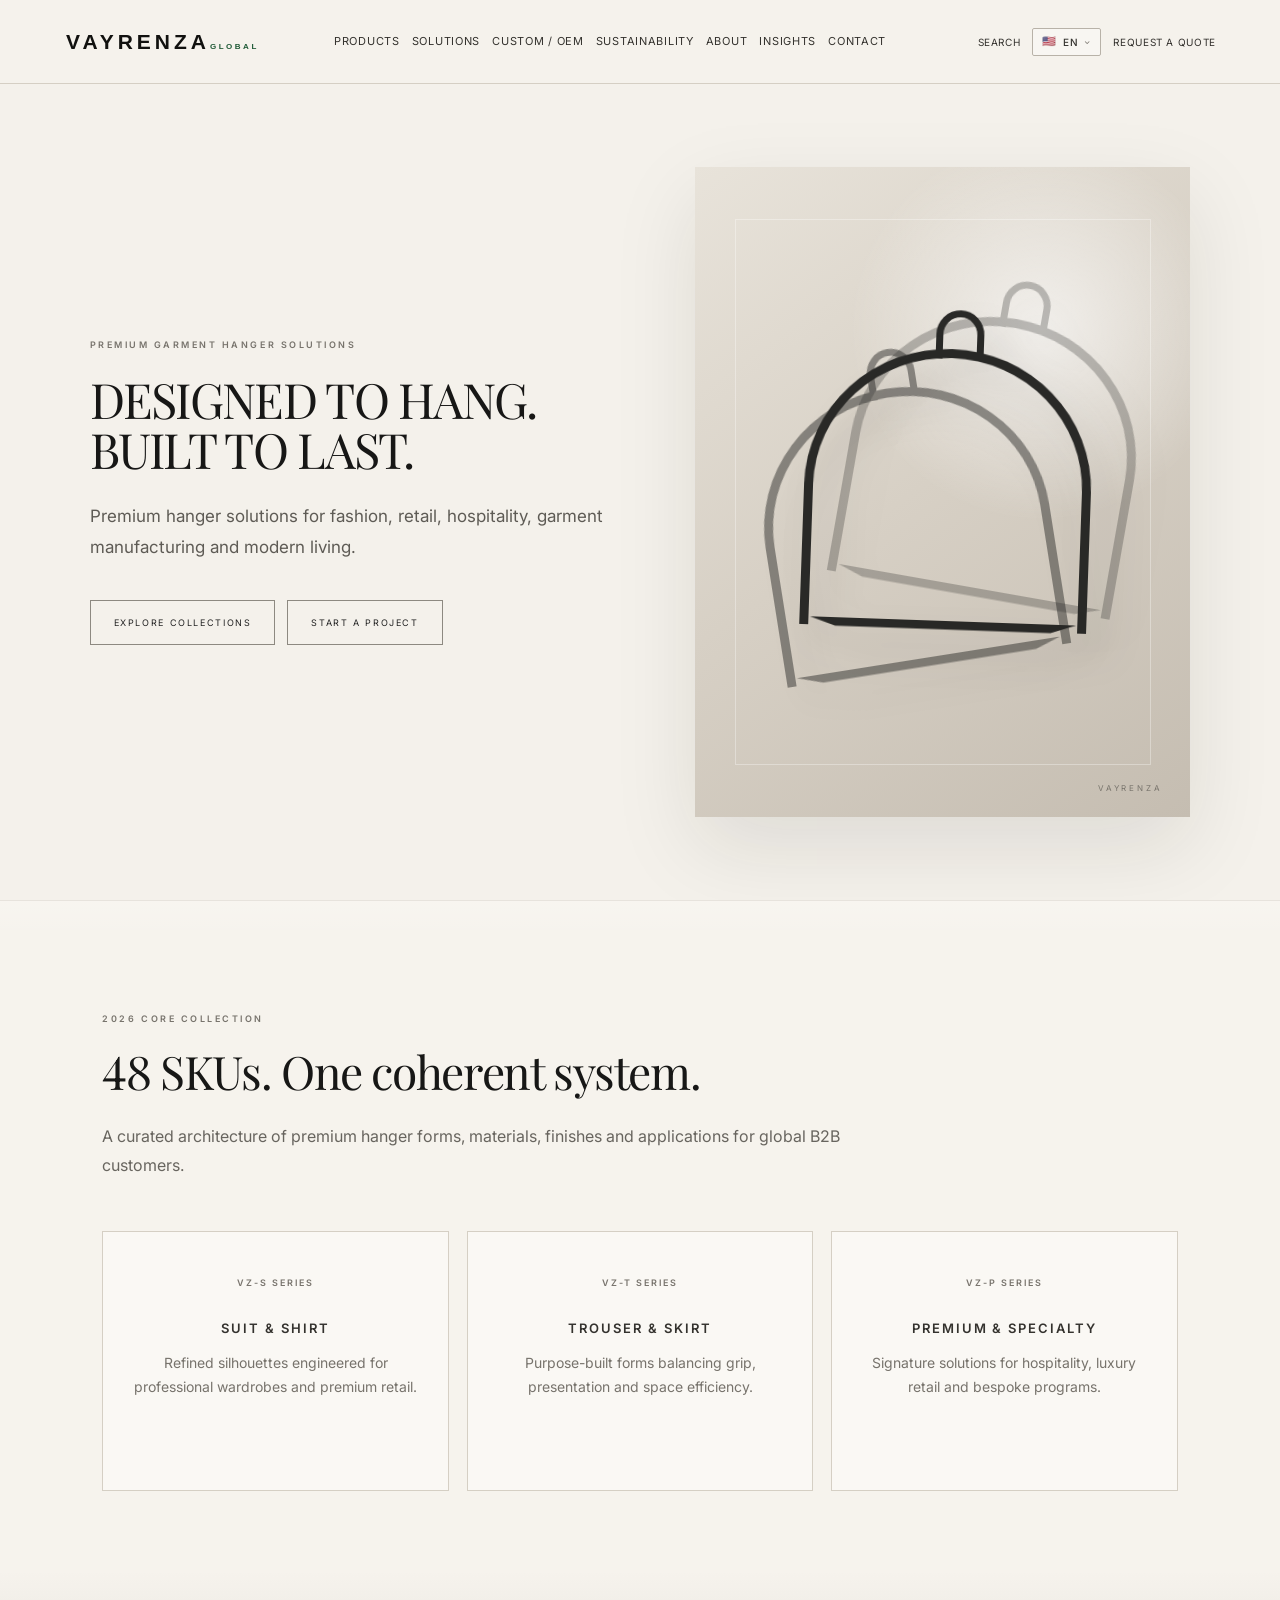
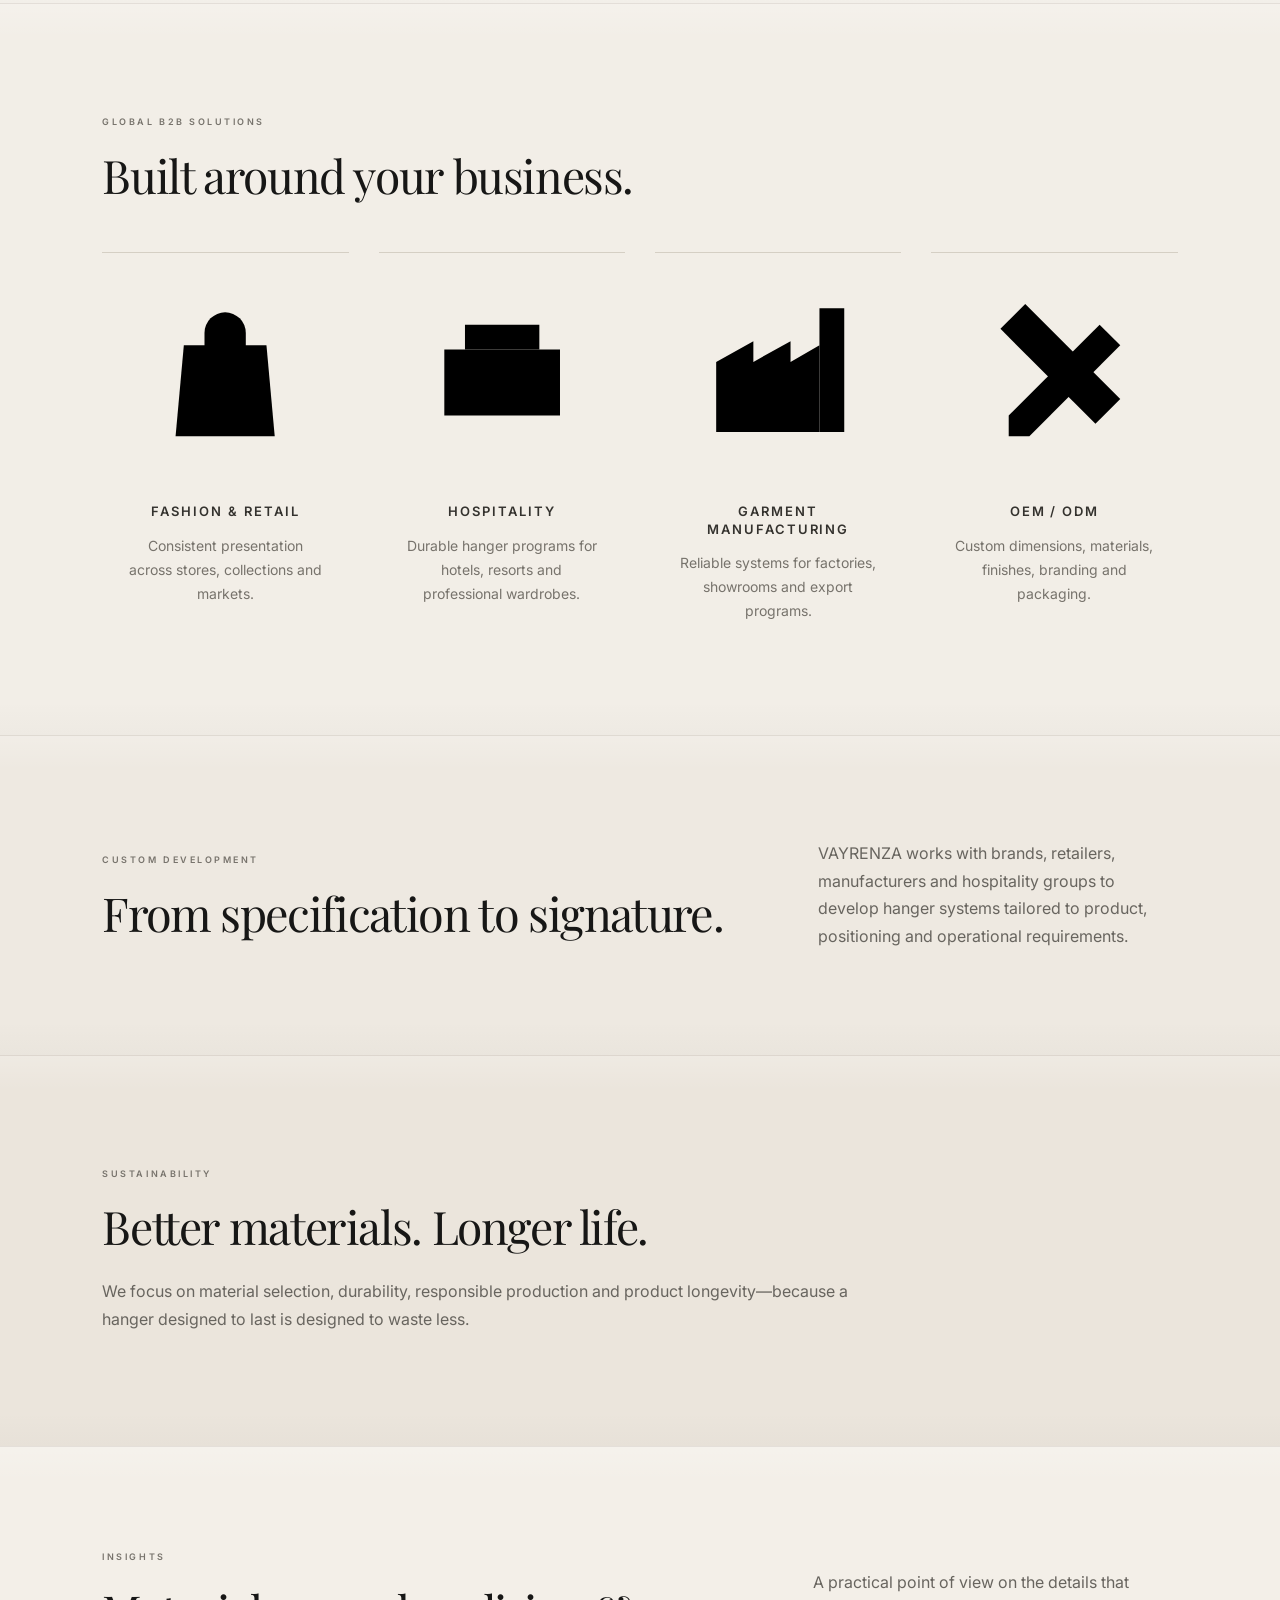
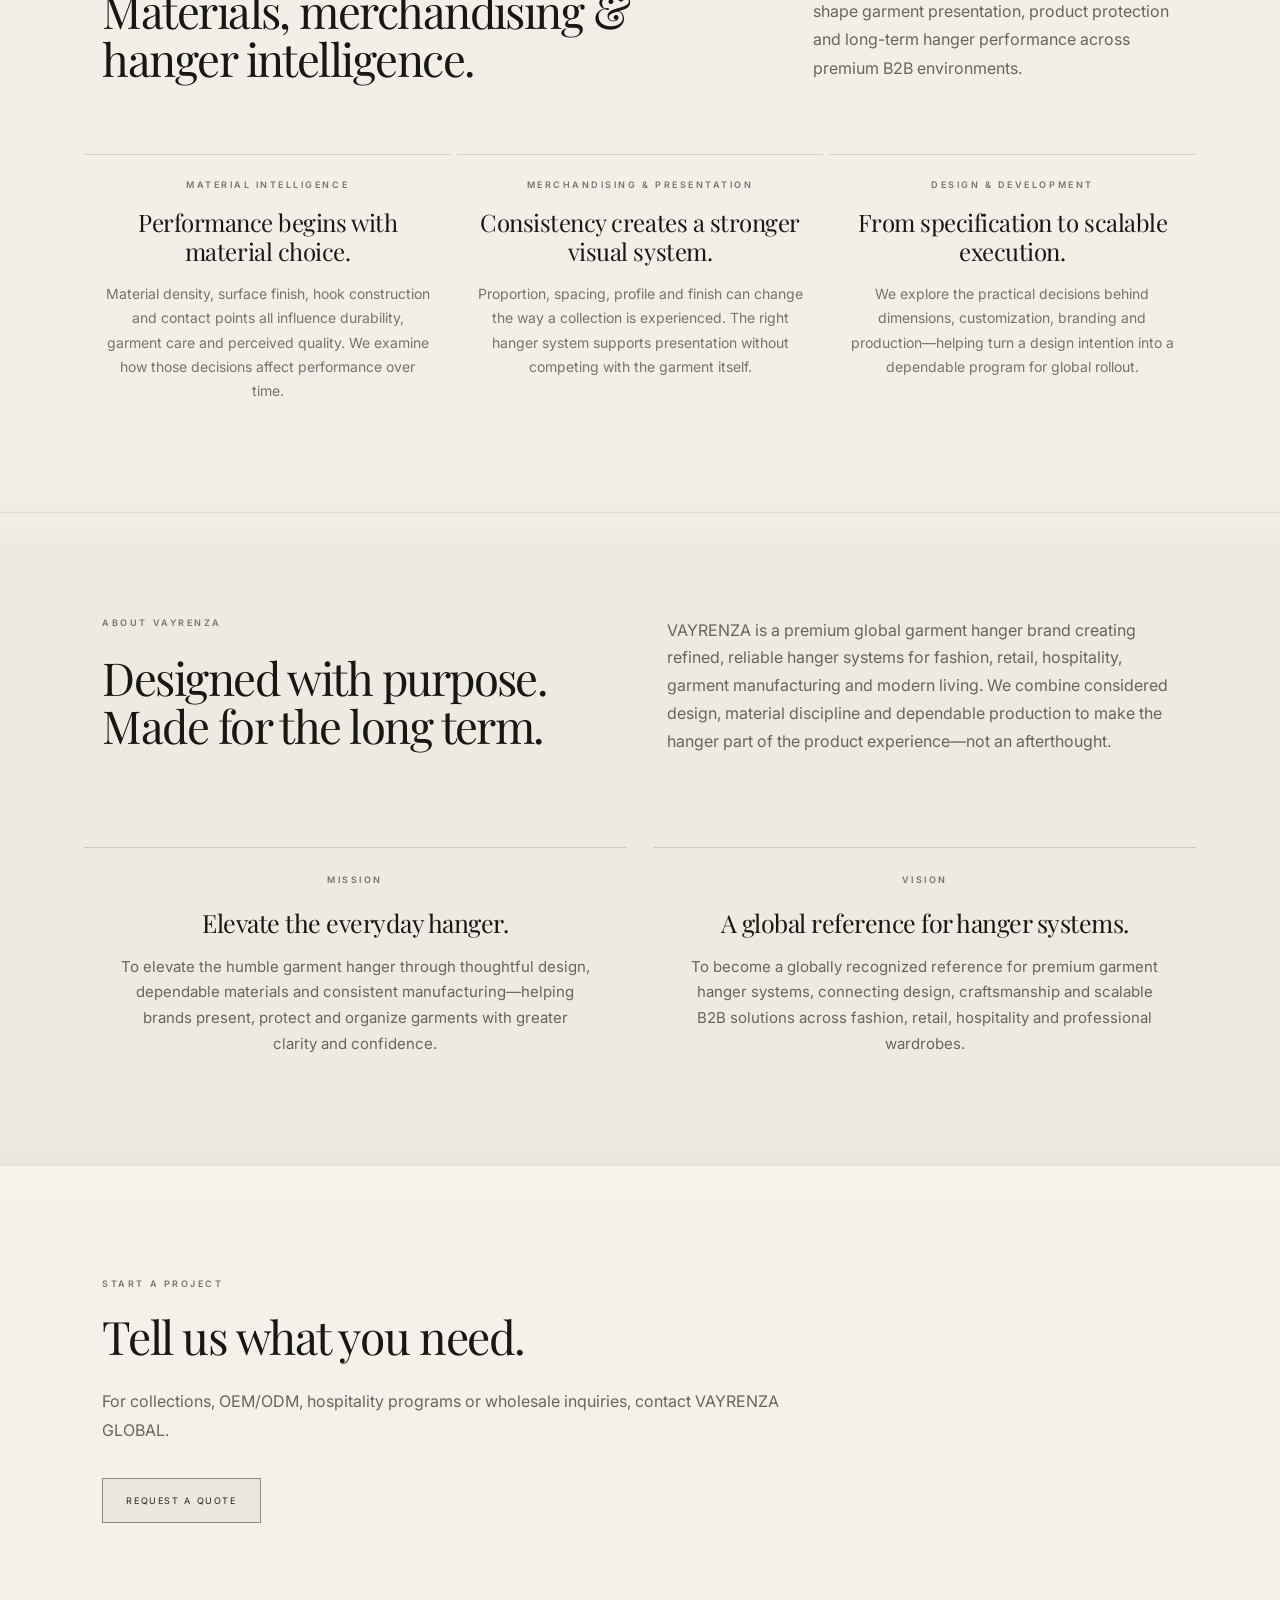
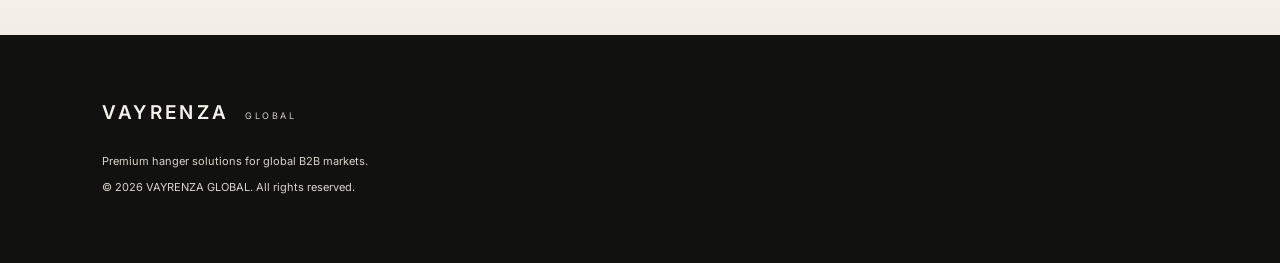
==== commit 318a8bd6: "Add green solution icons to B2B cards" ====
--- a/index.html
+++ b/index.html
@@ -59,7 +59,7 @@
 
 <section id="products" class="section"><p class="eyebrow">2026 CORE COLLECTION</p><h2>48 SKUs. One coherent system.</h2><p class="intro">A curated architecture of premium hanger forms, materials, finishes and applications for global B2B customers.</p><div class="cards"><article><span>VZ-S SERIES</span><h3>SUIT &amp; SHIRT</h3><p>Refined silhouettes engineered for professional wardrobes and premium retail.</p></article><article><span>VZ-T SERIES</span><h3>TROUSER &amp; SKIRT</h3><p>Purpose-built forms balancing grip, presentation and space efficiency.</p></article><article><span>VZ-P SERIES</span><h3>PREMIUM &amp; SPECIALTY</h3><p>Signature solutions for hospitality, luxury retail and bespoke programs.</p></article></div></section>
 
-<section id="solutions" class="dark section"><p class="eyebrow">GLOBAL B2B SOLUTIONS</p><h2>Built around your business.</h2><div class="grid"><div><h3>FASHION &amp; RETAIL</h3><p>Consistent presentation across stores, collections and markets.</p></div><div><h3>HOSPITALITY</h3><p>Durable hanger programs for hotels, resorts and professional wardrobes.</p></div><div><h3>GARMENT MANUFACTURING</h3><p>Reliable systems for factories, showrooms and export programs.</p></div><div><h3>OEM / ODM</h3><p>Custom dimensions, materials, finishes, branding and packaging.</p></div></div></section>
+<section id="solutions" class="dark section"><p class="eyebrow">GLOBAL B2B SOLUTIONS</p><h2>Built around your business.</h2><div class="grid"><div><span class="solution-icon" aria-hidden="true"><svg viewBox="0 0 48 48"><path d="M14 18h20l2 22H12l2-22Z"/><path d="M19 20v-5a5 5 0 0 1 10 0v5"/></svg></span><h3>FASHION &amp; RETAIL</h3><p>Consistent presentation across stores, collections and markets.</p></div><div><span class="solution-icon" aria-hidden="true"><svg viewBox="0 0 48 48"><path d="M10 35V19h28v16"/><path d="M10 29h28M15 19v-6h18v6M18 19v-3h5v3M26 19v-3h5v3"/><path d="M10 35v4M38 35v4"/></svg></span><h3>HOSPITALITY</h3><p>Durable hanger programs for hotels, resorts and professional wardrobes.</p></div><div><span class="solution-icon" aria-hidden="true"><svg viewBox="0 0 48 48"><path d="M9 39V22l9-5v5l9-5v5l7-4v21H9Z"/><path d="M34 39V9h6v30M15 31h4M24 31h4"/></svg></span><h3>GARMENT MANUFACTURING</h3><p>Reliable systems for factories, showrooms and export programs.</p></div><div><span class="solution-icon" aria-hidden="true"><svg viewBox="0 0 48 48"><path d="m13 35 22-22 5 5-22 22H13v-5Z"/><path d="m11 14 6-6 23 23-6 6L11 14Z"/><path d="m17 14 3-3M22 19l3-3M27 24l3-3M32 29l3-3"/></svg></span><h3>OEM / ODM</h3><p>Custom dimensions, materials, finishes, branding and packaging.</p></div></div></section>
 
 <section id="custom" class="section split"><div><p class="eyebrow">CUSTOM DEVELOPMENT</p><h2>From specification to signature.</h2></div><p>VAYRENZA works with brands, retailers, manufacturers and hospitality groups to develop hanger systems tailored to product, positioning and operational requirements.</p></section>
 
--- a/theme.css
+++ b/theme.css
@@ -124,6 +124,13 @@
   color:var(--vz-footer-text);
 }
 
+/* Main-site secondary H2 scale: intentionally quieter than the Hero, while retaining editorial hierarchy. */
+body:not(:has(> .shell)) .section h2{
+  font-size:clamp(40px,3.6vw,52px);
+  line-height:1.07;
+  letter-spacing:-.03em;
+}
+
 /* Chinese typography system — Source Han Sans for headings/UI, Source Han Serif for body copy. */
 html[lang="zh-CN"] body,
 html[lang="zh-CN"] p,
--- a/motion.css
+++ b/motion.css
@@ -47,13 +47,46 @@
   width:100%;
 }
 
+/* Animated cards — center the complete content block and keep every line safely inside its card. */
+.cards article,
+#solutions .grid>div,
+#insights .insights-grid>article,
+#about .about-grid>article{
+  text-align:center;
+  overflow:hidden;
+}
+.cards article>*,
+#solutions .grid>div>*,
+#insights .insights-grid>article>*,
+#about .about-grid>article>*{
+  width:100%;
+  max-width:100%;
+  margin-left:auto;
+  margin-right:auto;
+  box-sizing:border-box;
+  text-align:center;
+  overflow-wrap:anywhere;
+  word-break:normal;
+}
+#solutions .grid>div,
+.cards article{
+  padding-left:24px;
+  padding-right:24px;
+}
+#solutions .grid h3,
+#solutions .grid p,
+.cards h3,
+.cards p{
+  max-width:100%;
+}
+
 /* Slightly softer motion for editorial sections */
 #insights .insights-grid>article,
 #about .about-grid>article{
-  padding-left:14px;
-  padding-right:14px;
-  margin-left:-14px;
-  margin-right:-14px;
+  padding-left:18px;
+  padding-right:18px;
+  margin-left:-18px;
+  margin-right:-18px;
 }
 
 /* Contact CTA inherits the same restrained lift language */
@@ -126,6 +159,14 @@
   }
 }
 
+@media(max-width:1100px){
+  #solutions .grid>div,
+  .cards article{
+    padding-left:18px;
+    padding-right:18px;
+  }
+}
+
 @media(prefers-reduced-motion:reduce){
   *,*::before,*::after{
     scroll-behavior:auto!important;
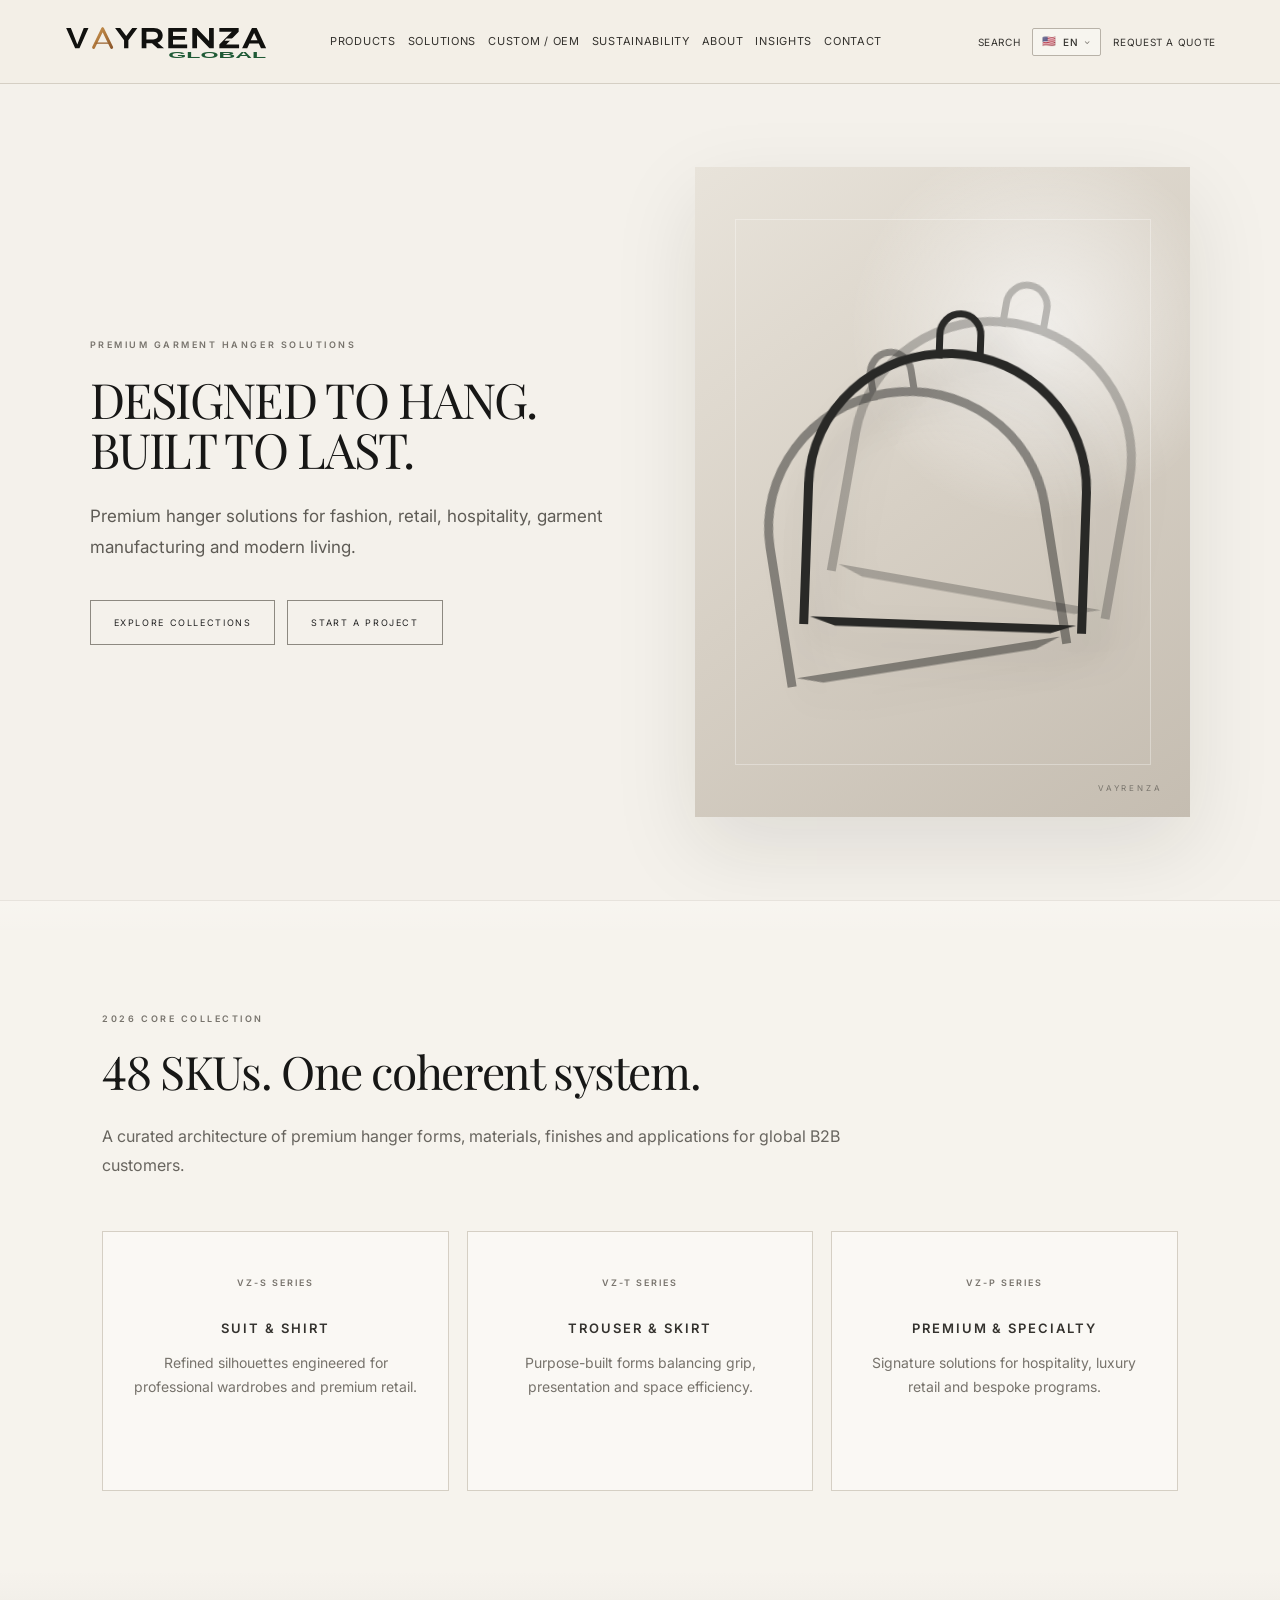
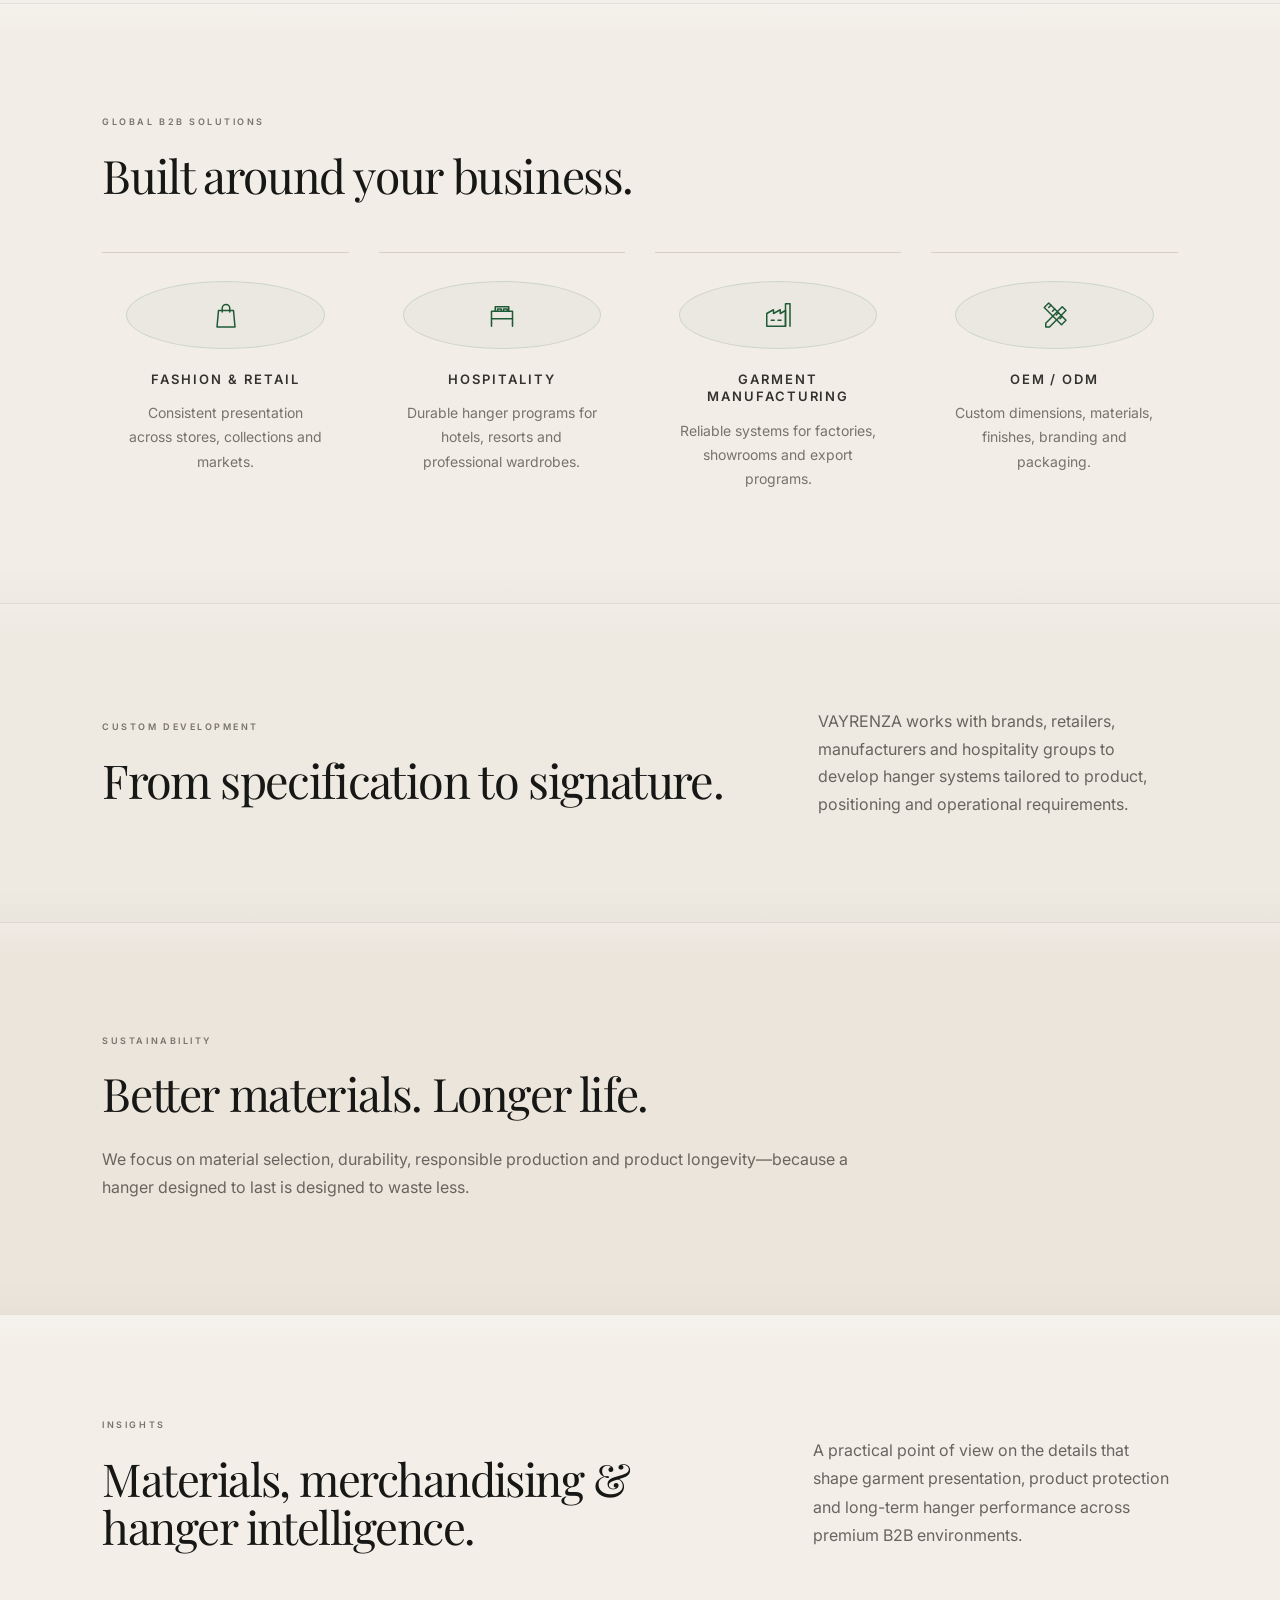
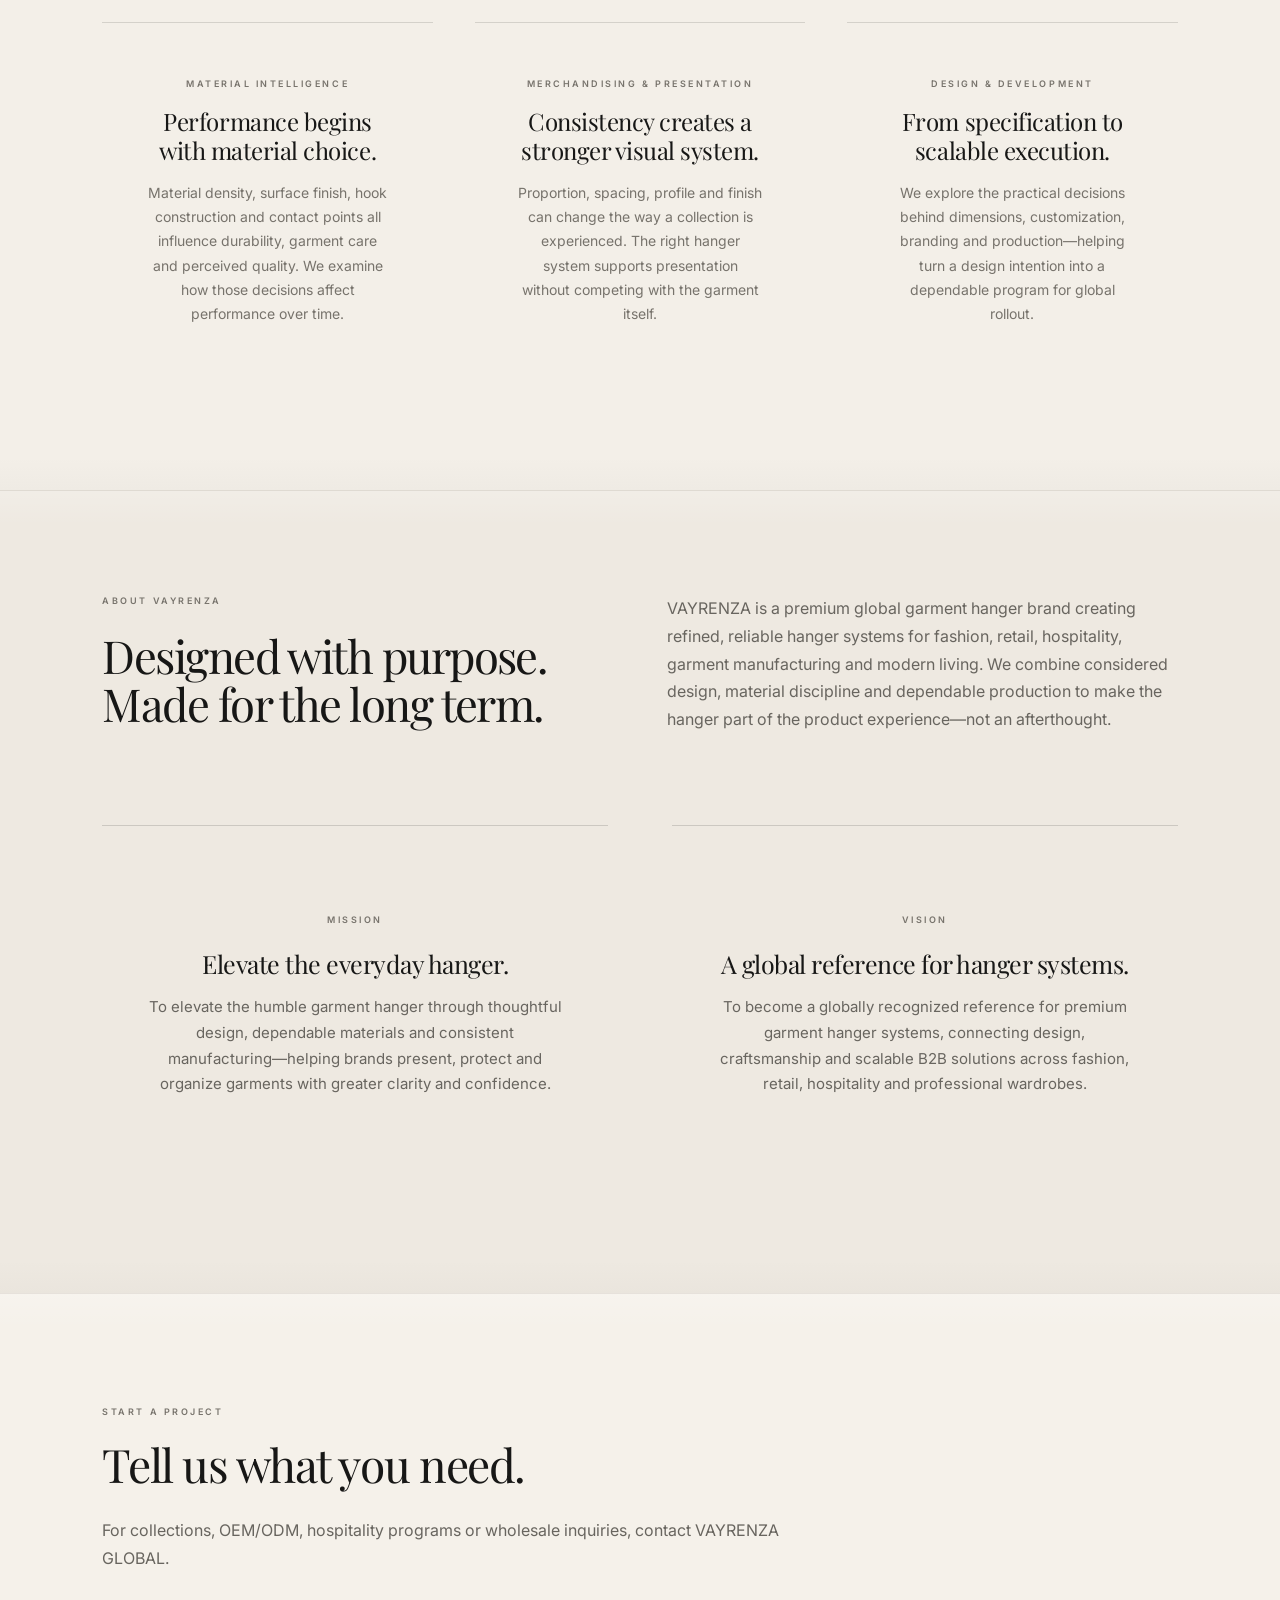
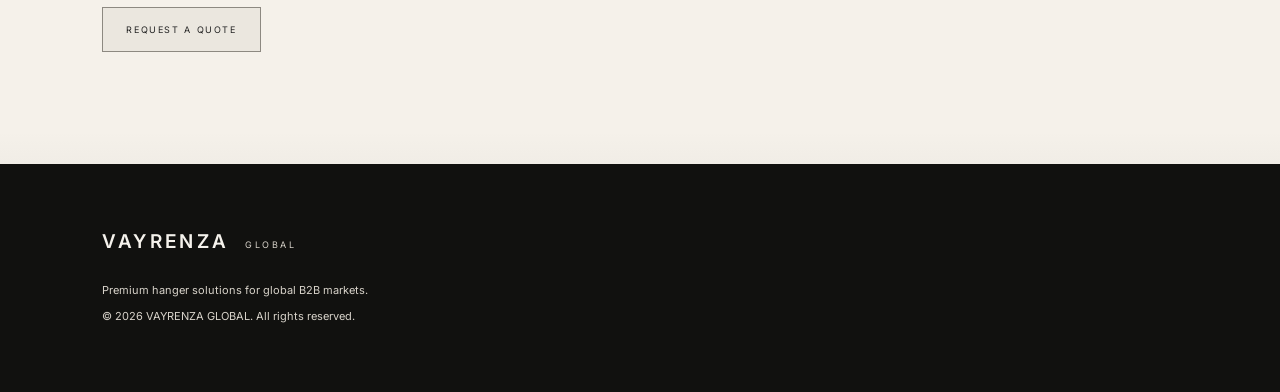
==== commit f57583ca: "Restore 48 SKU product navigation and series links" ====
--- a/index.html
+++ b/index.html
@@ -22,7 +22,7 @@
 <header class="site-header">
   <a class="brand brand-logo" href="#" aria-label="VAYRENZA GLOBAL home"><img src="vayrenza-logo.svg" alt="VAYRENZA GLOBAL"></a>
   <nav aria-label="Primary navigation">
-    <a href="#products">PRODUCTS</a>
+    <a href="products-preview.html">PRODUCTS</a>
     <a href="#solutions">SOLUTIONS</a>
     <a href="#custom">CUSTOM / OEM</a>
     <a href="#sustainability">SUSTAINABILITY</a>
@@ -57,7 +57,7 @@
   <div class="hero-visual" aria-label="Premium garment hanger visual"><div class="hanger hanger-a"></div><div class="hanger hanger-b"></div><div class="hanger hanger-c"></div></div>
 </section>
 
-<section id="products" class="section"><p class="eyebrow">2026 CORE COLLECTION</p><h2>48 SKUs. One coherent system.</h2><p class="intro">A curated architecture of premium hanger forms, materials, finishes and applications for global B2B customers.</p><div class="cards"><article><span>VZ-S SERIES</span><h3>SUIT &amp; SHIRT</h3><p>Refined silhouettes engineered for professional wardrobes and premium retail.</p></article><article><span>VZ-T SERIES</span><h3>TROUSER &amp; SKIRT</h3><p>Purpose-built forms balancing grip, presentation and space efficiency.</p></article><article><span>VZ-P SERIES</span><h3>PREMIUM &amp; SPECIALTY</h3><p>Signature solutions for hospitality, luxury retail and bespoke programs.</p></article></div></section>
+<section id="products" class="section"><p class="eyebrow">2026 CORE COLLECTION</p><h2>48 SKUs. One coherent system.</h2><p class="intro">A curated architecture of premium hanger forms, materials, finishes and applications for global B2B customers.</p><div class="cards"><article><a href="products-preview.html#vz-s" aria-label="Open VZ-S Suit and Shirt series" style="position:absolute;inset:0;z-index:2"></a><span>VZ-S SERIES</span><h3>SUIT &amp; SHIRT</h3><p>Refined silhouettes engineered for professional wardrobes and premium retail.</p></article><article><a href="products-preview.html#vz-t" aria-label="Open VZ-T Trouser and Skirt series" style="position:absolute;inset:0;z-index:2"></a><span>VZ-T SERIES</span><h3>TROUSER &amp; SKIRT</h3><p>Purpose-built forms balancing grip, presentation and space efficiency.</p></article><article><a href="products-preview.html#vz-p" aria-label="Open VZ-P Premium and Specialty series" style="position:absolute;inset:0;z-index:2"></a><span>VZ-P SERIES</span><h3>PREMIUM &amp; SPECIALTY</h3><p>Signature solutions for hospitality, luxury retail and bespoke programs.</p></article></div></section>
 
 <section id="solutions" class="dark section"><p class="eyebrow">GLOBAL B2B SOLUTIONS</p><h2>Built around your business.</h2><div class="grid"><div><span class="solution-icon" aria-hidden="true"><svg viewBox="0 0 48 48"><path d="M14 18h20l2 22H12l2-22Z"/><path d="M19 20v-5a5 5 0 0 1 10 0v5"/></svg></span><h3>FASHION &amp; RETAIL</h3><p>Consistent presentation across stores, collections and markets.</p></div><div><span class="solution-icon" aria-hidden="true"><svg viewBox="0 0 48 48"><path d="M10 35V19h28v16"/><path d="M10 29h28M15 19v-6h18v6M18 19v-3h5v3M26 19v-3h5v3"/><path d="M10 35v4M38 35v4"/></svg></span><h3>HOSPITALITY</h3><p>Durable hanger programs for hotels, resorts and professional wardrobes.</p></div><div><span class="solution-icon" aria-hidden="true"><svg viewBox="0 0 48 48"><path d="M9 39V22l9-5v5l9-5v5l7-4v21H9Z"/><path d="M34 39V9h6v30M15 31h4M24 31h4"/></svg></span><h3>GARMENT MANUFACTURING</h3><p>Reliable systems for factories, showrooms and export programs.</p></div><div><span class="solution-icon" aria-hidden="true"><svg viewBox="0 0 48 48"><path d="m13 35 22-22 5 5-22 22H13v-5Z"/><path d="m11 14 6-6 23 23-6 6L11 14Z"/><path d="m17 14 3-3M22 19l3-3M27 24l3-3M32 29l3-3"/></svg></span><h3>OEM / ODM</h3><p>Custom dimensions, materials, finishes, branding and packaging.</p></div></div></section>
 
--- a/ui.css
+++ b/ui.css
@@ -6,7 +6,8 @@
 .search-inner{max-width:1600px;margin:0 auto;padding:34px 8vw 30px}
 .search-row{display:grid;grid-template-columns:auto 1fr auto;align-items:center;gap:18px;border-bottom:1px solid #6f6a62;padding-bottom:14px}
 .search-label{font:600 9px/1.2 Inter,Arial,sans-serif;letter-spacing:.22em;color:#77736c;white-space:nowrap}
-.search-input{width:100%;border:0;outline:0;background:transparent;color:#171716;font:400 clamp(24px,3vw,42px)/1.15 'Playfair Display',Georgia,serif;letter-spacing:-.02em;padding:0}
+/* Search query typography intentionally restrained across every language. */
+.search-input{width:100%;border:0;outline:0;background:transparent;color:#171716;font:400 clamp(14px,1.5vw,21px)/1.2 'Playfair Display',Georgia,serif;letter-spacing:-.01em;padding:0}
 .search-input::placeholder{color:#9a958c;opacity:1}
 .search-close{border:0;background:transparent;color:#34322e;font:500 10px/1 Inter,Arial,sans-serif;letter-spacing:.16em;cursor:pointer;padding:10px 0 10px 16px}
 .search-meta{display:flex;justify-content:space-between;gap:20px;margin-top:14px;color:#77736c;font:500 9px/1.5 Inter,Arial,sans-serif;letter-spacing:.12em}
@@ -22,51 +23,64 @@
 body.search-open{overflow:hidden}
 .language-menu a[aria-current="true"]{background:#e7e0d5;color:#171716}
 
-/* GLOBAL NAV TYPOGRAPHY — same size in every language, enlarged two steps. */
 .site-header nav a{font-size:11px!important;line-height:1.2;letter-spacing:.11em}
 .header-actions .search-link,.header-actions .quote{font-size:10px!important;line-height:1.2}
 .language-dropdown summary{font-size:10px!important}
-/* Secondary language menu — enlarged one step. */
 .language-menu a{font-size:9px!important;line-height:1.25}
 
-/* Chinese search overlay — smaller editorial search type and a translucent panel. */
 html[lang="zh-CN"] .search-panel{background:rgba(245,242,236,.76);backdrop-filter:blur(12px);-webkit-backdrop-filter:blur(12px)}
-html[lang="zh-CN"] .search-input{font-size:clamp(24px,2.25vw,34px);font-weight:400;letter-spacing:-.025em;color:#4d4a45}
+html[lang="zh-CN"] .search-input{font-size:clamp(12px,1.125vw,17px);font-weight:400;letter-spacing:-.01em;color:#4d4a45}
 html[lang="zh-CN"] .search-input::placeholder{color:rgba(77,74,69,.52)}
 html[lang="zh-CN"] .search-label{font-size:9px;letter-spacing:.16em}
 html[lang="zh-CN"] .search-close{font-size:10px}
 
-/* English: preserve the unified type size, tighten tracking and item spacing to prevent overflow. */
 html[lang="en"] .site-header nav{gap:12px;margin-left:20px}
 html[lang="en"] .site-header nav a{letter-spacing:.065em!important}
 html[lang="en"] .header-actions{gap:12px}
 html[lang="en"] .header-actions .search-link,
 html[lang="en"] .header-actions .quote{letter-spacing:.065em!important}
 
-/* MULTILINGUAL LAYOUT GUARD — longer Spanish/French copy must never overflow. Keep the global font size; tighten tracking and item spacing only. */
-html[lang="es"],html[lang="fr"]{overflow-x:hidden}
-html[lang="es"] .hero-copy,html[lang="fr"] .hero-copy,
-html[lang="es"] .section>*,html[lang="fr"] .section>*{min-width:0}
-html[lang="es"] .hero h1,html[lang="fr"] .hero h1{white-space:normal;max-width:100%;overflow-wrap:normal;word-break:normal}
-html[lang="es"] #custom h2,html[lang="fr"] #custom h2{white-space:normal;max-width:100%}
-html[lang="es"] .site-header nav,html[lang="fr"] .site-header nav{gap:10px;margin-left:18px}
-html[lang="es"] .site-header nav a,html[lang="fr"] .site-header nav a{letter-spacing:.055em!important}
-html[lang="es"] .header-actions,html[lang="fr"] .header-actions{gap:11px}
-html[lang="es"] .header-actions .search-link,html[lang="fr"] .header-actions .search-link,
-html[lang="es"] .header-actions .quote,html[lang="fr"] .header-actions .quote{letter-spacing:.055em!important}
+/* French safeguards remain unchanged. */
+html[lang="fr"]{overflow-x:hidden}
+html[lang="fr"] .hero-copy,html[lang="fr"] .section>*{min-width:0}
+html[lang="fr"] .hero h1{white-space:normal;max-width:100%;overflow-wrap:normal;word-break:normal}
+html[lang="fr"] #custom h2{white-space:normal;max-width:100%}
+html[lang="fr"] .site-header nav{gap:8px;margin-left:10px;min-width:0;flex-shrink:1}
+html[lang="fr"] .site-header nav a{font-size:10px!important;letter-spacing:.025em!important;white-space:nowrap}
+html[lang="fr"] .header-actions{gap:8px;flex-shrink:0}
+html[lang="fr"] .header-actions .search-link,html[lang="fr"] .header-actions .quote{font-size:9px!important;letter-spacing:.025em!important;white-space:nowrap}
+html[lang="fr"] .language-dropdown summary{font-size:9px!important}
+
+/* Spanish: preserve the approved logo exactly; gain room only by tightening nav spacing/tracking. */
+html[lang="es"]{overflow-x:hidden}
+html[lang="es"] .hero-copy,html[lang="es"] .section>*{min-width:0}
+html[lang="es"] .hero h1{white-space:normal;max-width:100%;overflow-wrap:normal;word-break:normal}
+html[lang="es"] #custom h2{white-space:normal;max-width:100%}
+html[lang="es"] .site-header nav{gap:6px;margin-left:6px;min-width:0;flex-shrink:1}
+html[lang="es"] .site-header nav a{font-size:10px!important;letter-spacing:0!important;white-space:nowrap}
+html[lang="es"] .header-actions{gap:7px;flex-shrink:0}
+html[lang="es"] .header-actions .search-link,html[lang="es"] .header-actions .quote{font-size:9px!important;letter-spacing:.01em!important;white-space:nowrap}
+html[lang="es"] .language-dropdown summary{font-size:9px!important}
 
 @media(min-width:801px) and (max-width:1250px){
   html[lang="es"] .hero h1,html[lang="fr"] .hero h1{font-size:clamp(34px,3.6vw,48px);line-height:1.06}
-  html[lang="es"] .site-header,html[lang="fr"] .site-header{gap:14px;padding-left:3.2vw;padding-right:3.2vw}
-  html[lang="es"] .site-header nav,html[lang="fr"] .site-header nav{gap:7px;margin-left:8px}
-  html[lang="es"] .site-header nav a,html[lang="fr"] .site-header nav a{letter-spacing:.035em!important}
+  html[lang="es"] .site-header,html[lang="fr"] .site-header{gap:10px;padding-left:2.7vw;padding-right:2.7vw}
+  html[lang="fr"] .site-header .brand.brand-logo{width:178px;min-width:178px}
+  html[lang="fr"] .site-header nav{gap:5px;margin-left:4px}
+  html[lang="fr"] .site-header nav a{font-size:9px!important;letter-spacing:.01em!important}
+  html[lang="fr"] .header-actions{gap:6px}
+  html[lang="fr"] .header-actions .search-link,html[lang="fr"] .header-actions .quote{font-size:8px!important;letter-spacing:.01em!important}
+  html[lang="fr"] .language-dropdown summary{font-size:8px!important}
+
+  html[lang="es"] .site-header nav{gap:3px;margin-left:3px}
+  html[lang="es"] .site-header nav a{font-size:9px!important;letter-spacing:-.01em!important}
+  html[lang="es"] .header-actions{gap:5px}
+  html[lang="es"] .header-actions .search-link,html[lang="es"] .header-actions .quote{font-size:8px!important;letter-spacing:0!important}
+  html[lang="es"] .language-dropdown summary{font-size:8px!important}
+
   html[lang="en"] .site-header nav{gap:8px;margin-left:10px}
   html[lang="en"] .site-header nav a{letter-spacing:.04em!important}
-  .site-header nav a{font-size:10px!important}
-  .header-actions .search-link,.header-actions .quote{font-size:9px!important}
-  .language-dropdown summary{font-size:9px!important}
-  .language-menu a{font-size:9px!important}
 }
 
-@media(max-width:800px){.search-overlay{inset:72px 0 0}.search-inner{padding:28px 6vw 24px}.search-row{grid-template-columns:1fr auto;gap:12px}.search-label{grid-column:1/-1}.search-input{font-size:30px}.search-results{max-height:52vh}.search-result{grid-template-columns:1fr;gap:6px;padding:16px 0}html[lang="zh-CN"] .search-input{font-size:26px}}
-@media(max-width:500px){.search-inner{padding-top:24px}.search-input{font-size:26px}.search-meta{font-size:8px;letter-spacing:.08em}.search-close{font-size:9px}html[lang="zh-CN"] .search-input{font-size:24px}}
+@media(max-width:800px){.search-overlay{inset:72px 0 0}.search-inner{padding:28px 6vw 24px}.search-row{grid-template-columns:1fr auto;gap:12px}.search-label{grid-column:1/-1}.search-input{font-size:15px}.search-results{max-height:52vh}.search-result{grid-template-columns:1fr;gap:6px;padding:16px 0}html[lang="zh-CN"] .search-input{font-size:13px}}
+@media(max-width:500px){.search-inner{padding-top:24px}.search-input{font-size:13px}.search-meta{font-size:8px;letter-spacing:.08em}.search-close{font-size:9px}html[lang="zh-CN"] .search-input{font-size:12px}}
--- a/motion.css
+++ b/motion.css
@@ -46,6 +46,38 @@
 #about .about-grid>article:hover::before{
   width:100%;
 }
+
+/* B2B solution identifiers — restrained SVG line icons using the VAYRENZA deep green. */
+#solutions .solution-icon{
+  display:flex;
+  align-items:center;
+  justify-content:center;
+  width:68px;
+  height:68px;
+  margin:10px auto 22px;
+  border:1px solid rgba(31,90,54,.14);
+  border-radius:50%;
+  background:rgba(31,90,54,.035);
+  color:#1F5A36;
+  transition:transform var(--vz-motion-base) var(--vz-motion-ease),background-color var(--vz-motion-base) var(--vz-motion-ease),border-color var(--vz-motion-base) var(--vz-motion-ease);
+}
+#solutions .solution-icon svg{
+  width:36px;
+  height:36px;
+  display:block;
+  fill:none;
+  stroke:currentColor;
+  stroke-width:2;
+  stroke-linecap:round;
+  stroke-linejoin:round;
+  vector-effect:non-scaling-stroke;
+}
+#solutions .grid>div:hover .solution-icon{
+  transform:translateY(2px);
+  background:rgba(31,90,54,.055);
+  border-color:rgba(31,90,54,.22);
+}
+#solutions .grid>div .solution-icon+h3{margin-top:0}
 
 /* Animated cards — center the complete content block and keep every line safely inside its card. */
 .cards article,
@@ -76,17 +108,32 @@
 #solutions .grid h3,
 #solutions .grid p,
 .cards h3,
-.cards p{
-  max-width:100%;
-}
-
-/* Slightly softer motion for editorial sections */
-#insights .insights-grid>article,
-#about .about-grid>article{
-  padding-left:18px;
-  padding-right:18px;
-  margin-left:-18px;
-  margin-right:-18px;
+.cards p{max-width:100%}
+
+/* Editorial cards — taller, calmer proportions with true horizontal + vertical centering. */
+#about .about-grid,
+#insights .insights-grid{
+  align-items:stretch;
+}
+#about .about-grid>article,
+#insights .insights-grid>article{
+  display:flex;
+  flex-direction:column;
+  align-items:center;
+  justify-content:center;
+  box-sizing:border-box;
+  min-height:360px;
+  padding:54px 42px;
+  margin-left:0;
+  margin-right:0;
+}
+#about .about-grid>article .eyebrow,
+#insights .insights-grid>article .eyebrow{
+  margin-top:0;
+}
+#about .about-grid>article>p:last-child,
+#insights .insights-grid>article>p:last-child{
+  margin-bottom:0;
 }
 
 /* Contact CTA inherits the same restrained lift language */
@@ -105,9 +152,7 @@
 /* Header links: consistent fine underline reveal */
 .site-header nav a,
 .search-link,
-.header-actions .quote{
-  position:relative;
-}
+.header-actions .quote{position:relative}
 .search-link::after,
 .header-actions .quote::after{
   content:"";
@@ -120,9 +165,7 @@
   transition:width var(--vz-motion-base) var(--vz-motion-ease);
 }
 .search-link:hover::after,
-.header-actions .quote:hover::after{
-  width:100%;
-}
+.header-actions .quote:hover::after{width:100%}
 
 /* Keep core collection as the reference interaction, but harmonize easing */
 .cards article{
@@ -131,21 +174,15 @@
     background-color var(--vz-motion-base) var(--vz-motion-ease),
     box-shadow var(--vz-motion-base) var(--vz-motion-ease);
 }
-.cards article:hover{
-  box-shadow:0 16px 34px rgba(30,27,22,.045);
-}
-.cards article::before{
-  transition:width var(--vz-motion-base) var(--vz-motion-ease);
-}
+.cards article:hover{box-shadow:0 16px 34px rgba(30,27,22,.045)}
+.cards article::before{transition:width var(--vz-motion-base) var(--vz-motion-ease)}
 
 /* No decorative hover movement on primary editorial headings or body copy. */
 .hero h1,
 .section h2,
 .section>.intro,
 #custom>p,
-#about>.split>p{
-  transform:none;
-}
+#about>.split>p{transform:none}
 
 /* Touch devices should stay calm and predictable. */
 @media(hover:none){
@@ -157,6 +194,7 @@
     transform:none;
     box-shadow:none;
   }
+  #solutions .grid>div:hover .solution-icon{transform:none}
 }
 
 @media(max-width:1100px){
@@ -165,6 +203,14 @@
     padding-left:18px;
     padding-right:18px;
   }
+  #solutions .solution-icon{width:62px;height:62px;margin-bottom:18px}
+  #solutions .solution-icon svg{width:33px;height:33px}
+  #about .about-grid>article,
+  #insights .insights-grid>article{min-height:330px;padding:46px 28px}
+}
+@media(max-width:700px){
+  #about .about-grid>article,
+  #insights .insights-grid>article{min-height:300px;padding:42px 24px}
 }
 
 @media(prefers-reduced-motion:reduce){
--- a/brand-logo.css
+++ b/brand-logo.css
@@ -1,28 +1,38 @@
-/* VAYRENZA GLOBAL — navigation wordmark */
+/* VAYRENZA GLOBAL — integrated navigation wordmark */
+.site-header{
+  background:#F3EFE7;
+}
 .site-header .brand.brand-logo{
   display:inline-flex;
   align-items:center;
-  width:210px;
-  min-width:210px;
-  height:42px;
+  width:222px;
+  min-width:222px;
+  height:48px;
   text-decoration:none;
   line-height:0;
+  overflow:visible;
 }
 .site-header .brand.brand-logo img{
   display:block;
   width:100%;
-  height:auto;
-  max-height:42px;
+  height:100%;
+  max-height:48px;
+  object-fit:contain;
+  object-position:left center;
+}
+@media(max-width:1280px){
+  .site-header .brand.brand-logo{width:206px;min-width:206px;height:45px}
+  .site-header .brand.brand-logo img{max-height:45px}
 }
 @media(max-width:1100px){
-  .site-header .brand.brand-logo{width:188px;min-width:188px;height:38px}
-  .site-header .brand.brand-logo img{max-height:38px}
+  .site-header .brand.brand-logo{width:190px;min-width:190px;height:42px}
+  .site-header .brand.brand-logo img{max-height:42px}
 }
 @media(max-width:800px){
-  .site-header .brand.brand-logo{width:174px;min-width:174px;height:34px}
-  .site-header .brand.brand-logo img{max-height:34px}
+  .site-header .brand.brand-logo{width:174px;min-width:174px;height:39px}
+  .site-header .brand.brand-logo img{max-height:39px}
 }
 @media(max-width:500px){
-  .site-header .brand.brand-logo{width:156px;min-width:156px;height:32px}
-  .site-header .brand.brand-logo img{max-height:32px}
+  .site-header .brand.brand-logo{width:158px;min-width:158px;height:36px}
+  .site-header .brand.brand-logo img{max-height:36px}
 }
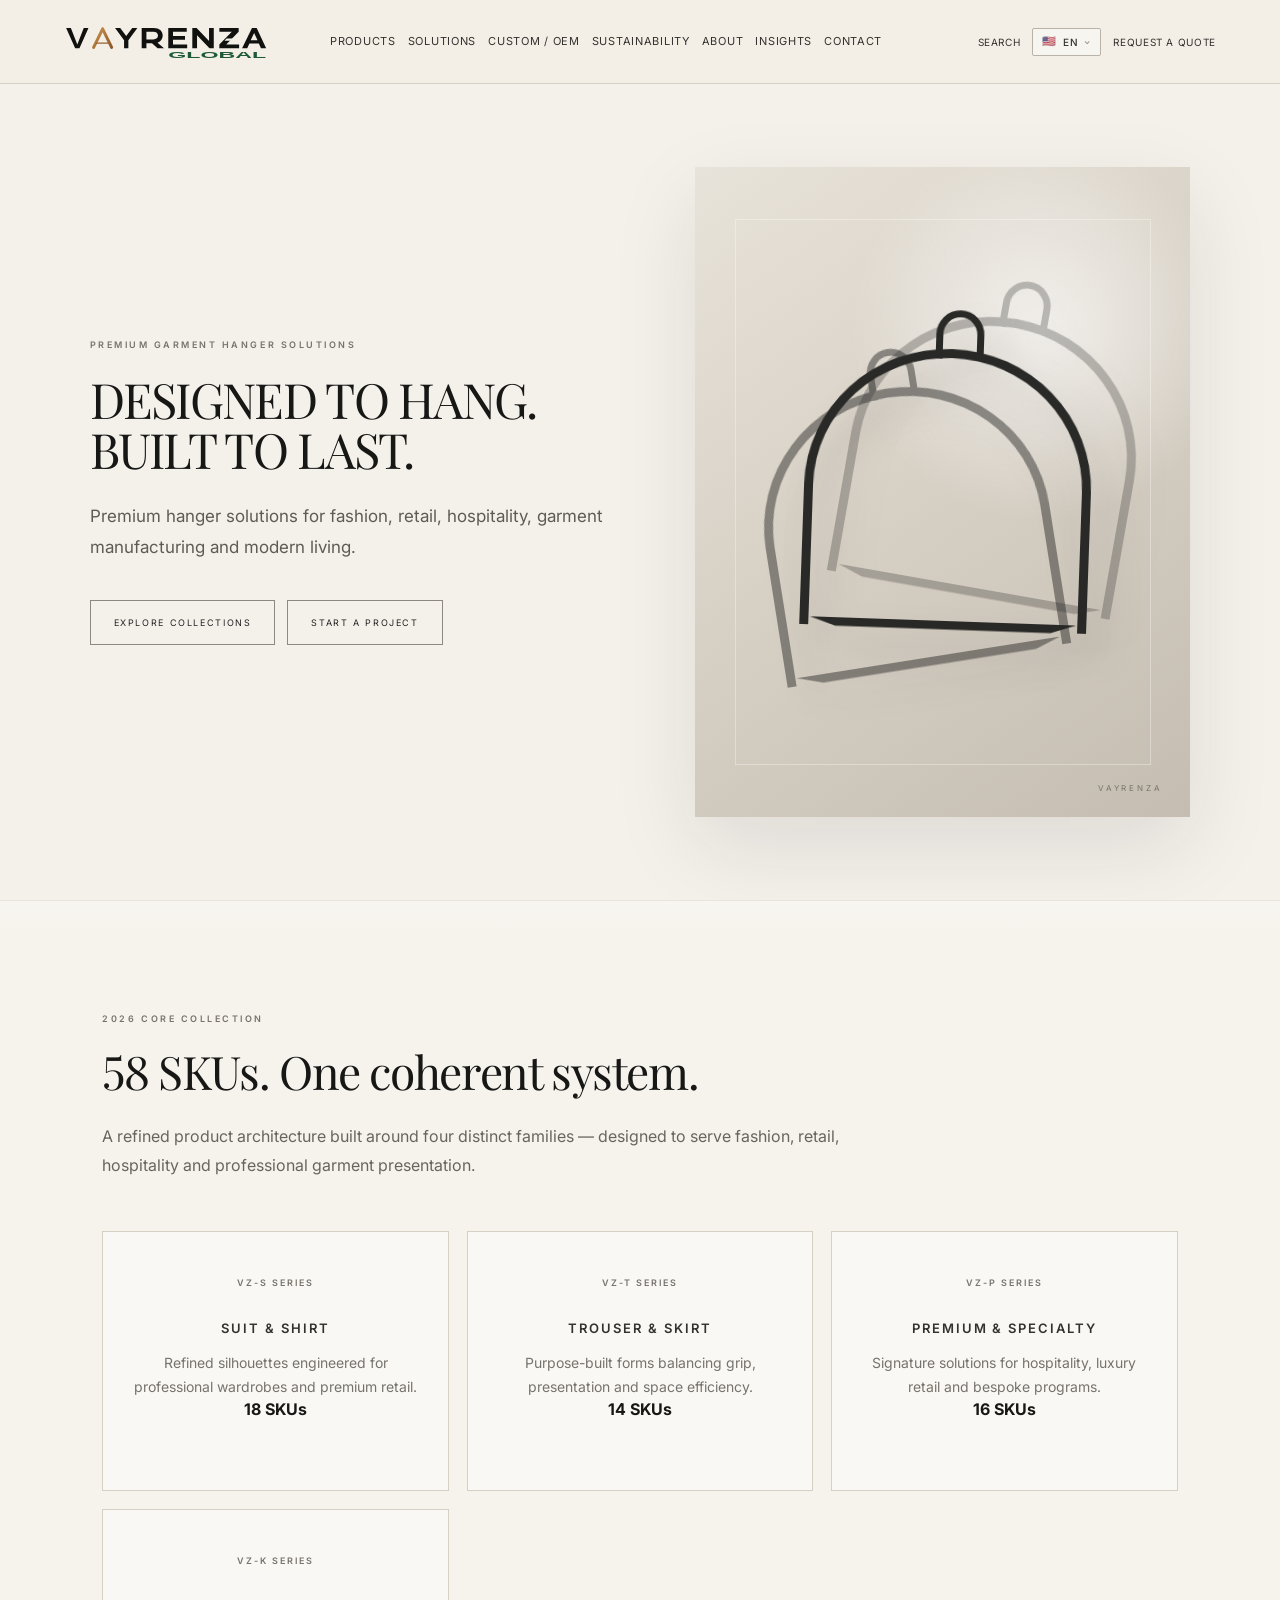
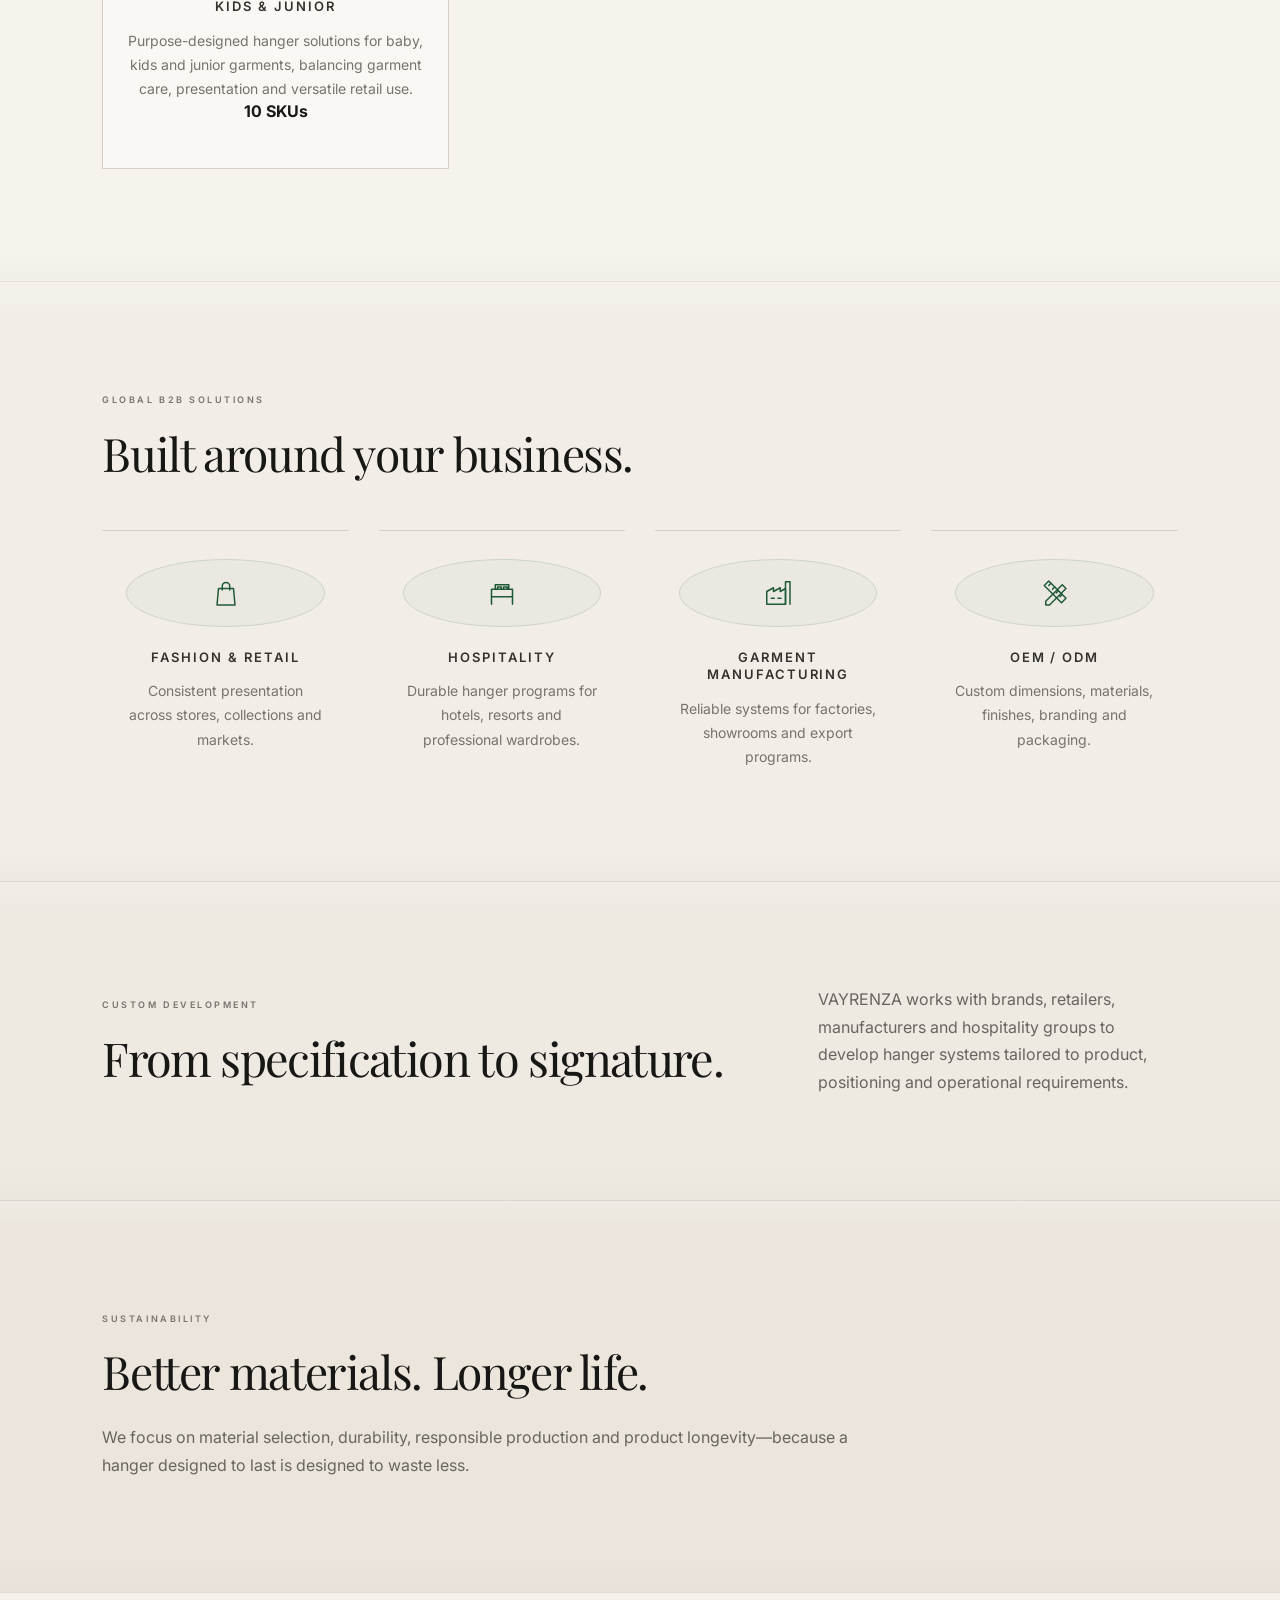
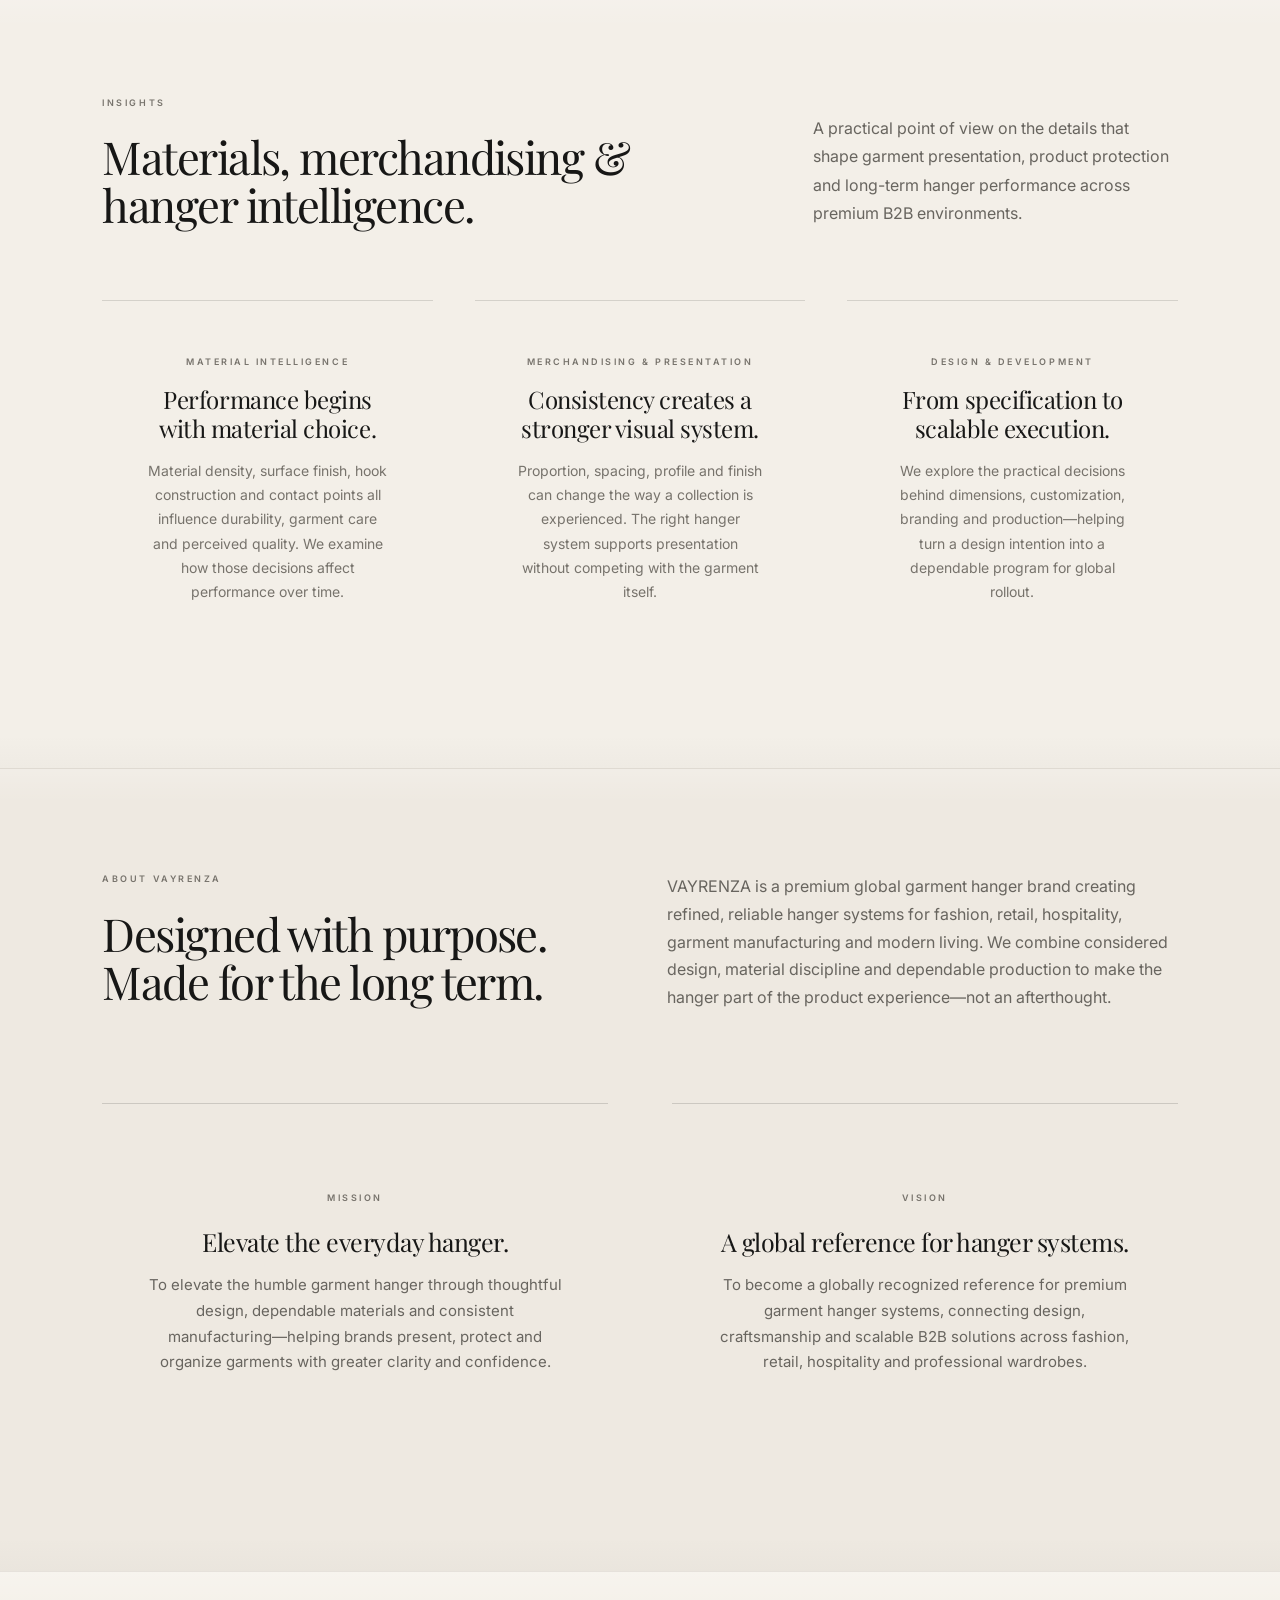
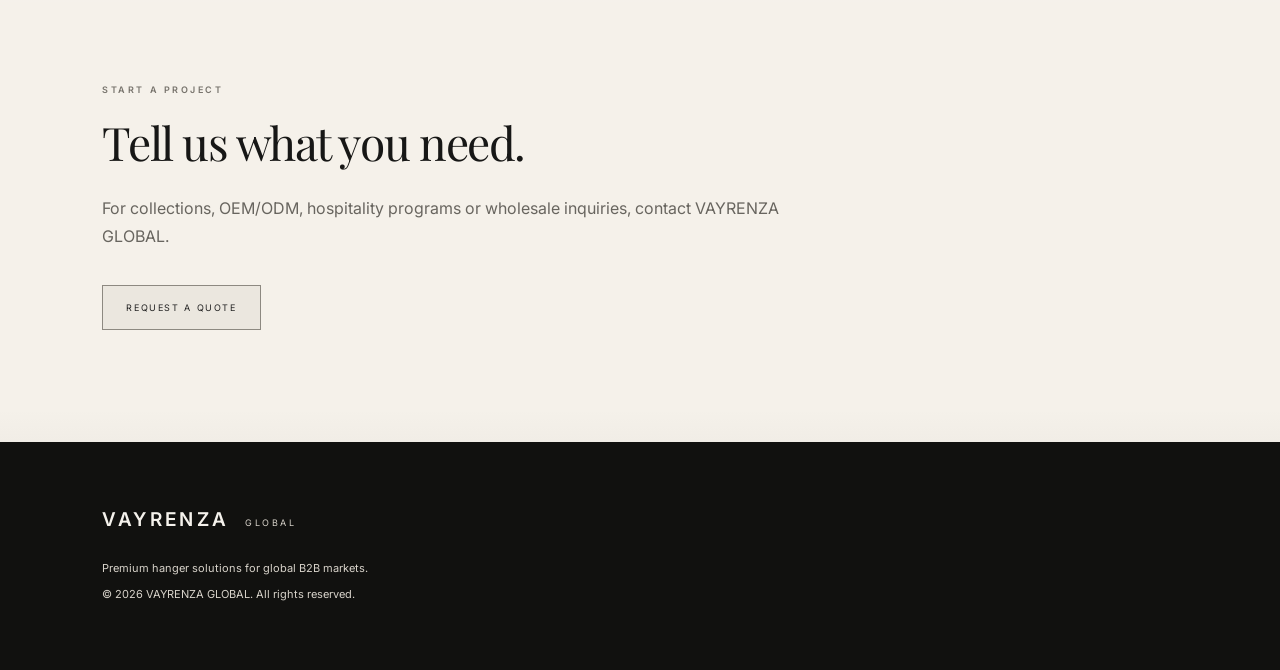
==== commit 91e6ea37: "Upgrade homepage collection to 58 SKUs and four refined series cards" ====
--- a/index.html
+++ b/index.html
@@ -13,10 +13,12 @@
 <link rel="stylesheet" href="quote.css">
 <link rel="stylesheet" href="language-extra.css">
 <link rel="stylesheet" href="brand-logo.css">
+<link rel="stylesheet" href="homepage-products-refine.css">
 <script src="language-extra.js" defer></script>
 <script src="app.js" defer></script>
 <script src="insights-i18n.js" defer></script>
 <script src="quote.js" defer></script>
+<script src="homepage-products-refine.js" defer></script>
 </head>
 <body>
 <header class="site-header">
@@ -57,7 +59,7 @@
   <div class="hero-visual" aria-label="Premium garment hanger visual"><div class="hanger hanger-a"></div><div class="hanger hanger-b"></div><div class="hanger hanger-c"></div></div>
 </section>
 
-<section id="products" class="section"><p class="eyebrow">2026 CORE COLLECTION</p><h2>48 SKUs. One coherent system.</h2><p class="intro">A curated architecture of premium hanger forms, materials, finishes and applications for global B2B customers.</p><div class="cards"><article><a href="products-preview.html#vz-s" aria-label="Open VZ-S Suit and Shirt series" style="position:absolute;inset:0;z-index:2"></a><span>VZ-S SERIES</span><h3>SUIT &amp; SHIRT</h3><p>Refined silhouettes engineered for professional wardrobes and premium retail.</p></article><article><a href="products-preview.html#vz-t" aria-label="Open VZ-T Trouser and Skirt series" style="position:absolute;inset:0;z-index:2"></a><span>VZ-T SERIES</span><h3>TROUSER &amp; SKIRT</h3><p>Purpose-built forms balancing grip, presentation and space efficiency.</p></article><article><a href="products-preview.html#vz-p" aria-label="Open VZ-P Premium and Specialty series" style="position:absolute;inset:0;z-index:2"></a><span>VZ-P SERIES</span><h3>PREMIUM &amp; SPECIALTY</h3><p>Signature solutions for hospitality, luxury retail and bespoke programs.</p></article></div></section>
+<section id="products" class="section"><p class="eyebrow">2026 CORE COLLECTION</p><h2 data-home58="headline">58 SKUs. One coherent system.</h2><p class="intro" data-home58="intro">A refined product architecture built around four distinct families — designed to serve fashion, retail, hospitality and professional garment presentation.</p><div class="cards home-series-cards"><article data-series="S"><a href="products-preview.html#vz-s" aria-label="Open VZ-S Suit and Shirt series" style="position:absolute;inset:0;z-index:2"></a><span>VZ-S SERIES</span><h3>SUIT &amp; SHIRT</h3><p>Refined silhouettes engineered for professional wardrobes and premium retail.</p><b class="home-series-count">18 SKUs</b></article><article data-series="T"><a href="products-preview.html#vz-t" aria-label="Open VZ-T Trouser and Skirt series" style="position:absolute;inset:0;z-index:2"></a><span>VZ-T SERIES</span><h3>TROUSER &amp; SKIRT</h3><p>Purpose-built forms balancing grip, presentation and space efficiency.</p><b class="home-series-count">14 SKUs</b></article><article data-series="P"><a href="products-preview.html#vz-p" aria-label="Open VZ-P Premium and Specialty series" style="position:absolute;inset:0;z-index:2"></a><span>VZ-P SERIES</span><h3>PREMIUM &amp; SPECIALTY</h3><p>Signature solutions for hospitality, luxury retail and bespoke programs.</p><b class="home-series-count">16 SKUs</b></article><article data-series="K"><a href="products-preview.html#vz-k" aria-label="Open VZ-K Kids and Junior series" style="position:absolute;inset:0;z-index:2"></a><span>VZ-K SERIES</span><h3 data-home58="kTitle">KIDS &amp; JUNIOR</h3><p data-home58="kBody">Purpose-designed hanger solutions for baby, kids and junior garments, balancing garment care, presentation and versatile retail use.</p><b class="home-series-count">10 SKUs</b></article></div></section>
 
 <section id="solutions" class="dark section"><p class="eyebrow">GLOBAL B2B SOLUTIONS</p><h2>Built around your business.</h2><div class="grid"><div><span class="solution-icon" aria-hidden="true"><svg viewBox="0 0 48 48"><path d="M14 18h20l2 22H12l2-22Z"/><path d="M19 20v-5a5 5 0 0 1 10 0v5"/></svg></span><h3>FASHION &amp; RETAIL</h3><p>Consistent presentation across stores, collections and markets.</p></div><div><span class="solution-icon" aria-hidden="true"><svg viewBox="0 0 48 48"><path d="M10 35V19h28v16"/><path d="M10 29h28M15 19v-6h18v6M18 19v-3h5v3M26 19v-3h5v3"/><path d="M10 35v4M38 35v4"/></svg></span><h3>HOSPITALITY</h3><p>Durable hanger programs for hotels, resorts and professional wardrobes.</p></div><div><span class="solution-icon" aria-hidden="true"><svg viewBox="0 0 48 48"><path d="M9 39V22l9-5v5l9-5v5l7-4v21H9Z"/><path d="M34 39V9h6v30M15 31h4M24 31h4"/></svg></span><h3>GARMENT MANUFACTURING</h3><p>Reliable systems for factories, showrooms and export programs.</p></div><div><span class="solution-icon" aria-hidden="true"><svg viewBox="0 0 48 48"><path d="m13 35 22-22 5 5-22 22H13v-5Z"/><path d="m11 14 6-6 23 23-6 6L11 14Z"/><path d="m17 14 3-3M22 19l3-3M27 24l3-3M32 29l3-3"/></svg></span><h3>OEM / ODM</h3><p>Custom dimensions, materials, finishes, branding and packaging.</p></div></div></section>
 
--- a/theme.css
+++ b/theme.css
@@ -14,16 +14,8 @@
   --vz-footer-text:#d8d3ca;
   --vz-hairline:rgba(42,38,33,.075);
 }
-
-body,
-main{
-  background:var(--vz-canvas);
-}
-
-.hero{
-  background:var(--vz-hero);
-}
-
+body,main{background:var(--vz-canvas)}
+.hero{background:var(--vz-hero)}
 #products{background:var(--vz-products)}
 #solutions{background:var(--vz-solutions)}
 #custom{background:var(--vz-custom)}
@@ -31,221 +23,47 @@
 #insights{background:var(--vz-insights)}
 #about{background:var(--vz-about)}
 #contact.contact{background:var(--vz-contact)}
-
-#about .split{
-  background:transparent;
-}
-
-.cards article,
-.language-menu{
-  background:var(--vz-card);
-}
-
-/* Subtle tonal blending at section boundaries: soft enough to avoid visible gradients. */
-#products,
-#solutions,
-#custom,
-#sustainability,
-#insights,
-#about,
-#contact{
-  position:relative;
-  overflow:hidden;
-  border-top:1px solid var(--vz-hairline);
-}
-
-#products::before,
-#solutions::before,
-#custom::before,
-#sustainability::before,
-#insights::before,
-#about::before,
-#contact::before,
-#products::after,
-#solutions::after,
-#custom::after,
-#sustainability::after,
-#insights::after,
-#about::after,
-#contact::after{
-  content:"";
-  position:absolute;
-  left:0;
-  right:0;
-  height:34px;
-  pointer-events:none;
-  z-index:0;
-}
-
-#products::before,
-#solutions::before,
-#custom::before,
-#sustainability::before,
-#insights::before,
-#about::before,
-#contact::before{
-  top:0;
-  background:linear-gradient(to bottom,rgba(255,255,255,.20),rgba(255,255,255,0));
-}
-
-#products::after,
-#solutions::after,
-#custom::after,
-#sustainability::after,
-#insights::after,
-#about::after,
-#contact::after{
-  bottom:0;
-  background:linear-gradient(to top,rgba(35,31,27,.018),rgba(35,31,27,0));
-}
-
-#products>*,
-#solutions>*,
-#custom>*,
-#sustainability>*,
-#insights>*,
-#about>*,
-#contact>*{
-  position:relative;
-  z-index:1;
-}
-
-/* Keep the footer as a strong black anchor. */
-footer{
-  background:var(--vz-ink);
-  color:var(--vz-footer-text);
-  border-top:0;
-}
-footer .brand{
-  color:#f5f2ec;
-}
-footer .brand span,
-footer p{
-  color:var(--vz-footer-text);
-}
-
-/* Main-site secondary H2 scale: intentionally quieter than the Hero, while retaining editorial hierarchy. */
-body:not(:has(> .shell)) .section h2{
-  font-size:clamp(40px,3.6vw,52px);
-  line-height:1.07;
-  letter-spacing:-.03em;
-}
-
-/* Chinese typography system — Source Han Sans for headings/UI, Source Han Serif for body copy. */
-html[lang="zh-CN"] body,
-html[lang="zh-CN"] p,
-html[lang="zh-CN"] .intro,
-html[lang="zh-CN"] .lead,
-html[lang="zh-CN"] .series-copy,
-html[lang="zh-CN"] .note p{
-  font-family:"Source Han Serif SC","Noto Serif CJK SC","Noto Serif SC","Songti SC","STSong",serif !important;
-}
-html[lang="zh-CN"] h1,
-html[lang="zh-CN"] h2,
-html[lang="zh-CN"] h3,
-html[lang="zh-CN"] h4,
-html[lang="zh-CN"] h5,
-html[lang="zh-CN"] h6,
-html[lang="zh-CN"] .eyebrow,
-html[lang="zh-CN"] .brand,
-html[lang="zh-CN"] nav,
-html[lang="zh-CN"] .preview-nav,
-html[lang="zh-CN"] .tools,
-html[lang="zh-CN"] .summary,
-html[lang="zh-CN"] .series-meta,
-html[lang="zh-CN"] .sku,
-html[lang="zh-CN"] .state,
-html[lang="zh-CN"] button,
-html[lang="zh-CN"] select,
-html[lang="zh-CN"] summary{
-  font-family:"Source Han Sans SC","Noto Sans CJK SC","Noto Sans SC","PingFang SC","Microsoft YaHei",Arial,sans-serif !important;
-}
-html[lang="zh-CN"] h1,
-html[lang="zh-CN"] h2,
-html[lang="zh-CN"] h3{
-  letter-spacing:-.02em;
-}
-
-/* Unlisted 2026 product preview — every SKU card owns its own line and motion. */
-body > .shell #collections .grid{
-  border-top:0 !important;
-  row-gap:12px !important;
-}
-body > .shell #collections .card{
-  background:transparent !important;
-  border-bottom:0 !important;
-  box-shadow:inset 0 -1px 0 var(--line) !important;
-  overflow:hidden !important;
-  isolation:isolate !important;
-  transform:none !important;
-  opacity:1 !important;
-  transition:background-color .28s ease,opacity .28s ease !important;
-}
-body > .shell #collections .card .sku,
-body > .shell #collections .card h3,
-body > .shell #collections .card .state{
-  transform:translateY(0) !important;
-  transition:transform .28s ease !important;
-}
-body > .shell #collections .card::after{
-  top:0 !important;
-  bottom:auto !important;
-  left:0 !important;
-  right:0 !important;
-  height:1px !important;
-  background:var(--ink) !important;
-  transform:scaleX(0) !important;
-  transform-origin:left center !important;
-  transition:transform .32s ease !important;
-  z-index:2 !important;
-}
-@media (hover:hover) and (pointer:fine){
-  body > .shell #collections .card:hover{
-    background-color:rgba(255,255,255,.26) !important;
-    opacity:1 !important;
-    transform:none !important;
-  }
-  body > .shell #collections .card:hover .sku,
-  body > .shell #collections .card:hover h3,
-  body > .shell #collections .card:hover .state{
-    transform:translateY(3px) !important;
-  }
-  body > .shell #collections .card:hover::after{
-    transform:scaleX(1) !important;
-  }
-}
-@media (prefers-reduced-motion:reduce){
-  body > .shell #collections .card,
-  body > .shell #collections .card .sku,
-  body > .shell #collections .card h3,
-  body > .shell #collections .card .state,
-  body > .shell #collections .card::after{
-    transition:none !important;
-  }
-}
-
-/* Unlisted 2026 product preview — premium numeral system. */
-body > .shell .hero h1{
-  font-variant-numeric:lining-nums proportional-nums !important;
-  font-feature-settings:"lnum" 1,"pnum" 1 !important;
-  font-kerning:normal !important;
-  font-optical-sizing:auto;
-  text-rendering:geometricPrecision;
-}
-body > .shell .hero h1::first-line{
-  letter-spacing:-.045em;
-}
-body > .shell .summary strong{
-  display:block !important;
-  font-family:Inter,Arial,sans-serif !important;
-  font-size:30px !important;
-  font-weight:500 !important;
-  line-height:1 !important;
-  letter-spacing:-.055em !important;
-  font-variant-numeric:lining-nums tabular-nums !important;
-  font-feature-settings:"lnum" 1,"tnum" 1 !important;
-  font-kerning:normal !important;
-  font-optical-sizing:auto;
-  text-rendering:geometricPrecision;
-  margin-bottom:8px !important;
-}
+#about .split{background:transparent}
+.cards article,.language-menu{background:var(--vz-card)}
+#products,#solutions,#custom,#sustainability,#insights,#about,#contact{position:relative;overflow:hidden;border-top:1px solid var(--vz-hairline)}
+#products::before,#solutions::before,#custom::before,#sustainability::before,#insights::before,#about::before,#contact::before,#products::after,#solutions::after,#custom::after,#sustainability::after,#insights::after,#about::after,#contact::after{content:"";position:absolute;left:0;right:0;height:34px;pointer-events:none;z-index:0}
+#products::before,#solutions::before,#custom::before,#sustainability::before,#insights::before,#about::before,#contact::before{top:0;background:linear-gradient(to bottom,rgba(255,255,255,.20),rgba(255,255,255,0))}
+#products::after,#solutions::after,#custom::after,#sustainability::after,#insights::after,#about::after,#contact::after{bottom:0;background:linear-gradient(to top,rgba(35,31,27,.018),rgba(35,31,27,0))}
+#products>*,#solutions>*,#custom>*,#sustainability>*,#insights>*,#about>*,#contact>*{position:relative;z-index:1}
+footer{background:var(--vz-ink);color:var(--vz-footer-text);border-top:0}
+footer .brand{color:#f5f2ec}
+footer .brand span,footer p{color:var(--vz-footer-text)}
+body:not(:has(> .shell)) .section h2{font-size:clamp(40px,3.6vw,52px);line-height:1.07;letter-spacing:-.03em}
+html[lang="zh-CN"] body,html[lang="zh-CN"] p,html[lang="zh-CN"] .intro,html[lang="zh-CN"] .lead,html[lang="zh-CN"] .series-copy,html[lang="zh-CN"] .note p{font-family:"Source Han Serif SC","Noto Serif CJK SC","Noto Serif SC","Songti SC","STSong",serif !important}
+html[lang="zh-CN"] h1,html[lang="zh-CN"] h2,html[lang="zh-CN"] h3,html[lang="zh-CN"] h4,html[lang="zh-CN"] h5,html[lang="zh-CN"] h6,html[lang="zh-CN"] .eyebrow,html[lang="zh-CN"] .brand,html[lang="zh-CN"] nav,html[lang="zh-CN"] .preview-nav,html[lang="zh-CN"] .tools,html[lang="zh-CN"] .summary,html[lang="zh-CN"] .series-meta,html[lang="zh-CN"] .sku,html[lang="zh-CN"] .state,html[lang="zh-CN"] button,html[lang="zh-CN"] select,html[lang="zh-CN"] summary{font-family:"Source Han Sans SC","Noto Sans CJK SC","Noto Sans SC","PingFang SC","Microsoft YaHei",Arial,sans-serif !important}
+html[lang="zh-CN"] h1,html[lang="zh-CN"] h2,html[lang="zh-CN"] h3{letter-spacing:-.02em}
+body > .shell #collections .grid{border-top:0 !important;row-gap:12px !important}
+body > .shell #collections .card{background:transparent !important;border-bottom:0 !important;box-shadow:inset 0 -1px 0 var(--line) !important;overflow:hidden !important;isolation:isolate !important;transform:none !important;opacity:1 !important;transition:background-color .28s ease,opacity .28s ease !important}
+body > .shell #collections .card .sku,body > .shell #collections .card h3,body > .shell #collections .card .state{transform:translateY(0) !important;transition:transform .28s ease !important}
+body > .shell #collections .card::after{top:0 !important;bottom:auto !important;left:0 !important;right:0 !important;height:1px !important;background:var(--ink) !important;transform:scaleX(0) !important;transform-origin:left center !important;transition:transform .32s ease !important;z-index:2 !important}
+@media (hover:hover) and (pointer:fine){body > .shell #collections .card:hover{background-color:rgba(255,255,255,.26) !important;opacity:1 !important;transform:none !important}body > .shell #collections .card:hover .sku,body > .shell #collections .card:hover h3,body > .shell #collections .card:hover .state{transform:translateY(3px) !important}body > .shell #collections .card:hover::after{transform:scaleX(1) !important}}
+@media (prefers-reduced-motion:reduce){body > .shell #collections .card,body > .shell #collections .card .sku,body > .shell #collections .card h3,body > .shell #collections .card .state,body > .shell #collections .card::after{transition:none !important}}
+body > .shell .hero h1{font-variant-numeric:lining-nums proportional-nums !important;font-feature-settings:"lnum" 1,"pnum" 1 !important;font-kerning:normal !important;font-optical-sizing:auto;text-rendering:geometricPrecision}
+body > .shell .hero h1::first-line{letter-spacing:-.045em}
+body > .shell .summary strong{display:block !important;font-family:Inter,Arial,sans-serif !important;font-size:30px !important;font-weight:500 !important;line-height:1 !important;letter-spacing:-.055em !important;font-variant-numeric:lining-nums tabular-nums !important;font-feature-settings:"lnum" 1,"tnum" 1 !important;font-kerning:normal !important;font-optical-sizing:auto;text-rendering:geometricPrecision;margin-bottom:8px !important}
+body > .shell .top{min-height:84px !important;background:#F3EFE7 !important;border-bottom:1px solid #d5cfc4 !important;box-shadow:0 0 0 100vmax #F3EFE7;clip-path:inset(0 -100vmax);position:sticky !important;top:0 !important;z-index:120 !important;backdrop-filter:blur(12px);-webkit-backdrop-filter:blur(12px);grid-template-columns:auto minmax(0,1fr) auto !important;gap:22px !important}
+body > .shell .top > .brand{display:block !important;width:222px !important;min-width:222px !important;height:48px !important;margin:0 !important;background:url('vayrenza-logo.svg') left center/contain no-repeat !important;font-size:0 !important;letter-spacing:0 !important;color:transparent !important;overflow:hidden !important;white-space:nowrap !important}
+body > .shell .top > .brand span{display:none !important}
+body > .shell .preview-nav{display:flex !important;align-items:center !important;justify-content:space-between !important;gap:clamp(10px,1vw,20px) !important;margin-left:14px !important;margin-right:8px !important;min-width:0 !important;width:100% !important;overflow:hidden !important}
+body > .shell .preview-nav a{font:500 clamp(9px,.72vw,11px)/1.2 Inter,Arial,sans-serif !important;letter-spacing:clamp(.055em,.08vw,.11em) !important;color:#34322e !important;text-decoration:none !important;white-space:nowrap !important;flex:0 1 auto !important}
+body > .shell .preview-nav a::after{bottom:-7px !important;height:1px !important;background:#171716 !important}
+body > .shell .tools{display:flex !important;align-items:center !important;gap:10px !important;justify-self:end !important;flex:0 0 auto !important;position:relative !important;z-index:2 !important}
+body > .shell .status{display:none !important}
+body > .shell .tools select{height:28px !important;min-width:58px !important;padding:0 24px 0 9px !important;border:1px solid #b8b2a8 !important;border-radius:2px !important;background-color:rgba(255,255,255,.34) !important;font:500 8px/1 Inter,Arial,sans-serif !important;letter-spacing:.12em !important;color:#34322e !important}
+html[lang="fr"] body > .shell .preview-nav,html[lang="de"] body > .shell .preview-nav,html[lang="es"] body > .shell .preview-nav{gap:clamp(8px,.75vw,14px) !important;margin-left:10px !important;margin-right:6px !important}
+html[lang="fr"] body > .shell .preview-nav a,html[lang="de"] body > .shell .preview-nav a,html[lang="es"] body > .shell .preview-nav a{font-size:clamp(8.6px,.66vw,10px) !important;letter-spacing:.06em !important}
+html[lang="zh-CN"] body > .shell .preview-nav{gap:clamp(12px,1.2vw,24px) !important}
+@media(max-width:1280px){body > .shell .top{gap:16px !important}body > .shell .top > .brand{width:196px !important;min-width:196px !important;height:44px !important}body > .shell .preview-nav{gap:10px !important;margin-left:6px !important;margin-right:4px !important}body > .shell .preview-nav a{font-size:8.8px !important;letter-spacing:.055em !important}}
+@media(max-width:1080px){body > .shell .top{grid-template-columns:auto auto !important;min-height:96px !important;padding-top:10px !important}body > .shell .preview-nav{grid-column:1/-1 !important;grid-row:2 !important;margin:0 !important;overflow-x:auto !important;justify-content:flex-start !important;padding-bottom:12px !important;gap:18px !important}body > .shell .tools{grid-column:2 !important;grid-row:1 !important}body > .shell .top > .brand{width:190px !important;min-width:190px !important;height:42px !important}}
+@media(max-width:720px){body > .shell .top > .brand{width:174px !important;min-width:174px !important;height:39px !important}}
+body > .shell .series-stage{overflow:visible !important;perspective:1100px !important;perspective-origin:50% 48%}
+body > .shell .product-rail{position:relative;padding:64px 34px 68px !important;margin-top:-38px;margin-bottom:-42px;gap:4px !important;perspective:1100px;transform-style:preserve-3d;scroll-padding-inline:34px;mask-image:linear-gradient(90deg,transparent 0,#000 6%,#000 94%,transparent 100%);-webkit-mask-image:linear-gradient(90deg,transparent 0,#000 6%,#000 94%,transparent 100%)}
+body > .shell .product-card{position:relative;z-index:1;transform-style:preserve-3d;backface-visibility:hidden;-webkit-backface-visibility:hidden;transform-origin:center center;will-change:transform,opacity;box-shadow:0 8px 22px rgba(24,22,18,.055);transition:transform .48s cubic-bezier(.18,.72,.16,1),opacity .42s ease,background-color .32s ease,border-color .32s ease,box-shadow .48s ease,filter .42s ease !important}
+@media (hover:hover) and (pointer:fine){body > .shell .product-rail:hover .product-card{opacity:.62;filter:saturate(.88)}body > .shell .product-rail .product-card:has(~ .product-card:hover){transform:translateX(28px) translateZ(-165px) rotateY(58deg) scale(.74) !important;transform-origin:right center;opacity:.58;z-index:1}body > .shell .product-rail .product-card:hover ~ .product-card{transform:translateX(-28px) translateZ(-165px) rotateY(-58deg) scale(.74) !important;transform-origin:left center;opacity:.58;z-index:1}body > .shell .product-rail .product-card:has(+ .product-card + .product-card:hover){transform:translateX(18px) translateZ(-105px) rotateY(49deg) scale(.80) !important;opacity:.70;z-index:2}body > .shell .product-rail .product-card:hover + .product-card + .product-card{transform:translateX(-18px) translateZ(-105px) rotateY(-49deg) scale(.80) !important;opacity:.70;z-index:2}body > .shell .product-rail .product-card:has(+ .product-card:hover){transform:translateX(9px) translateZ(-54px) rotateY(36deg) scale(.86) !important;opacity:.86;z-index:3}body > .shell .product-rail .product-card:hover + .product-card{transform:translateX(-9px) translateZ(-54px) rotateY(-36deg) scale(.86) !important;opacity:.86;z-index:3}body > .shell .product-rail .product-card:hover{transform:translateZ(96px) translateY(-12px) scale(1.13) !important;transform-origin:center center;z-index:8;opacity:1;filter:none;background:rgba(255,255,255,.78) !important;border-color:rgba(31,90,54,.27) !important;box-shadow:0 30px 55px rgba(24,22,18,.14)}}
+@media(max-width:720px){body > .shell .product-rail{padding-top:46px !important;padding-bottom:50px !important;mask-image:none;-webkit-mask-image:none}}
+@media (prefers-reduced-motion:reduce){body > .shell .product-card{transform:none !important;transition:none !important}}
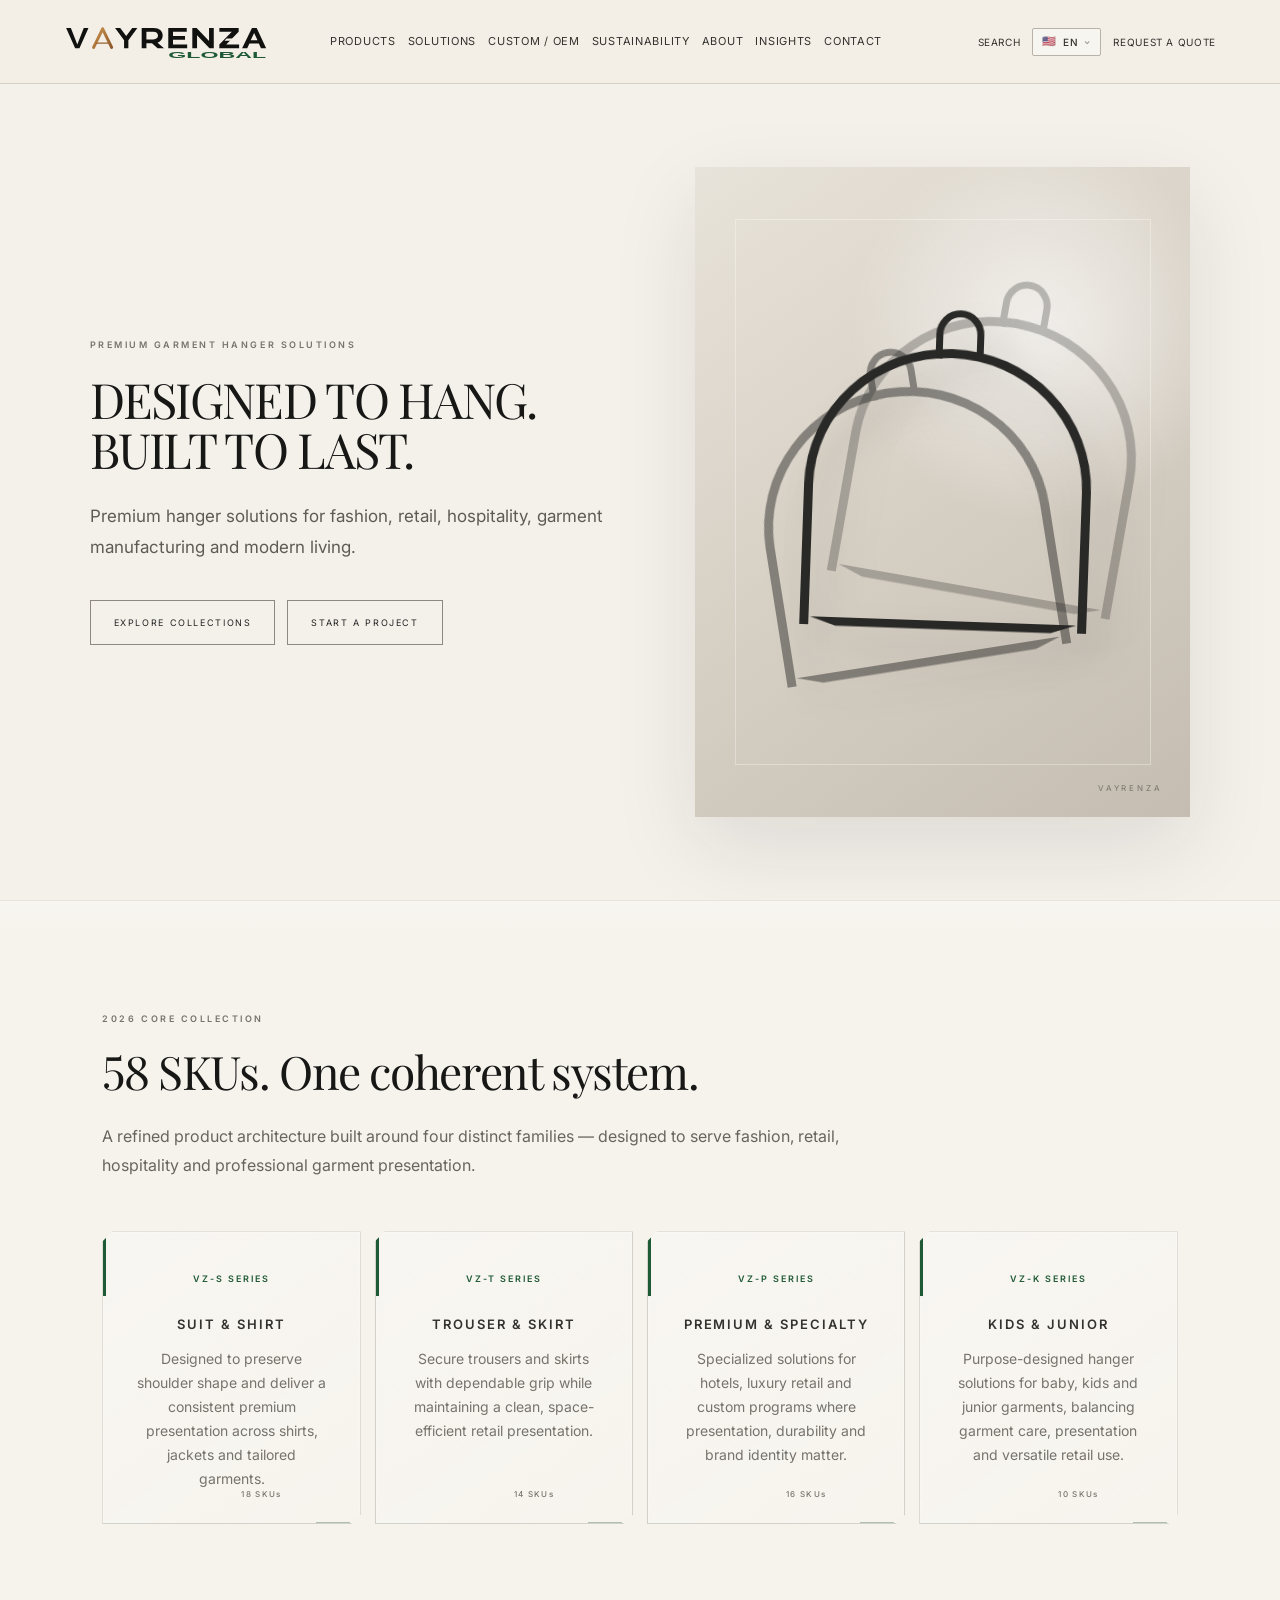
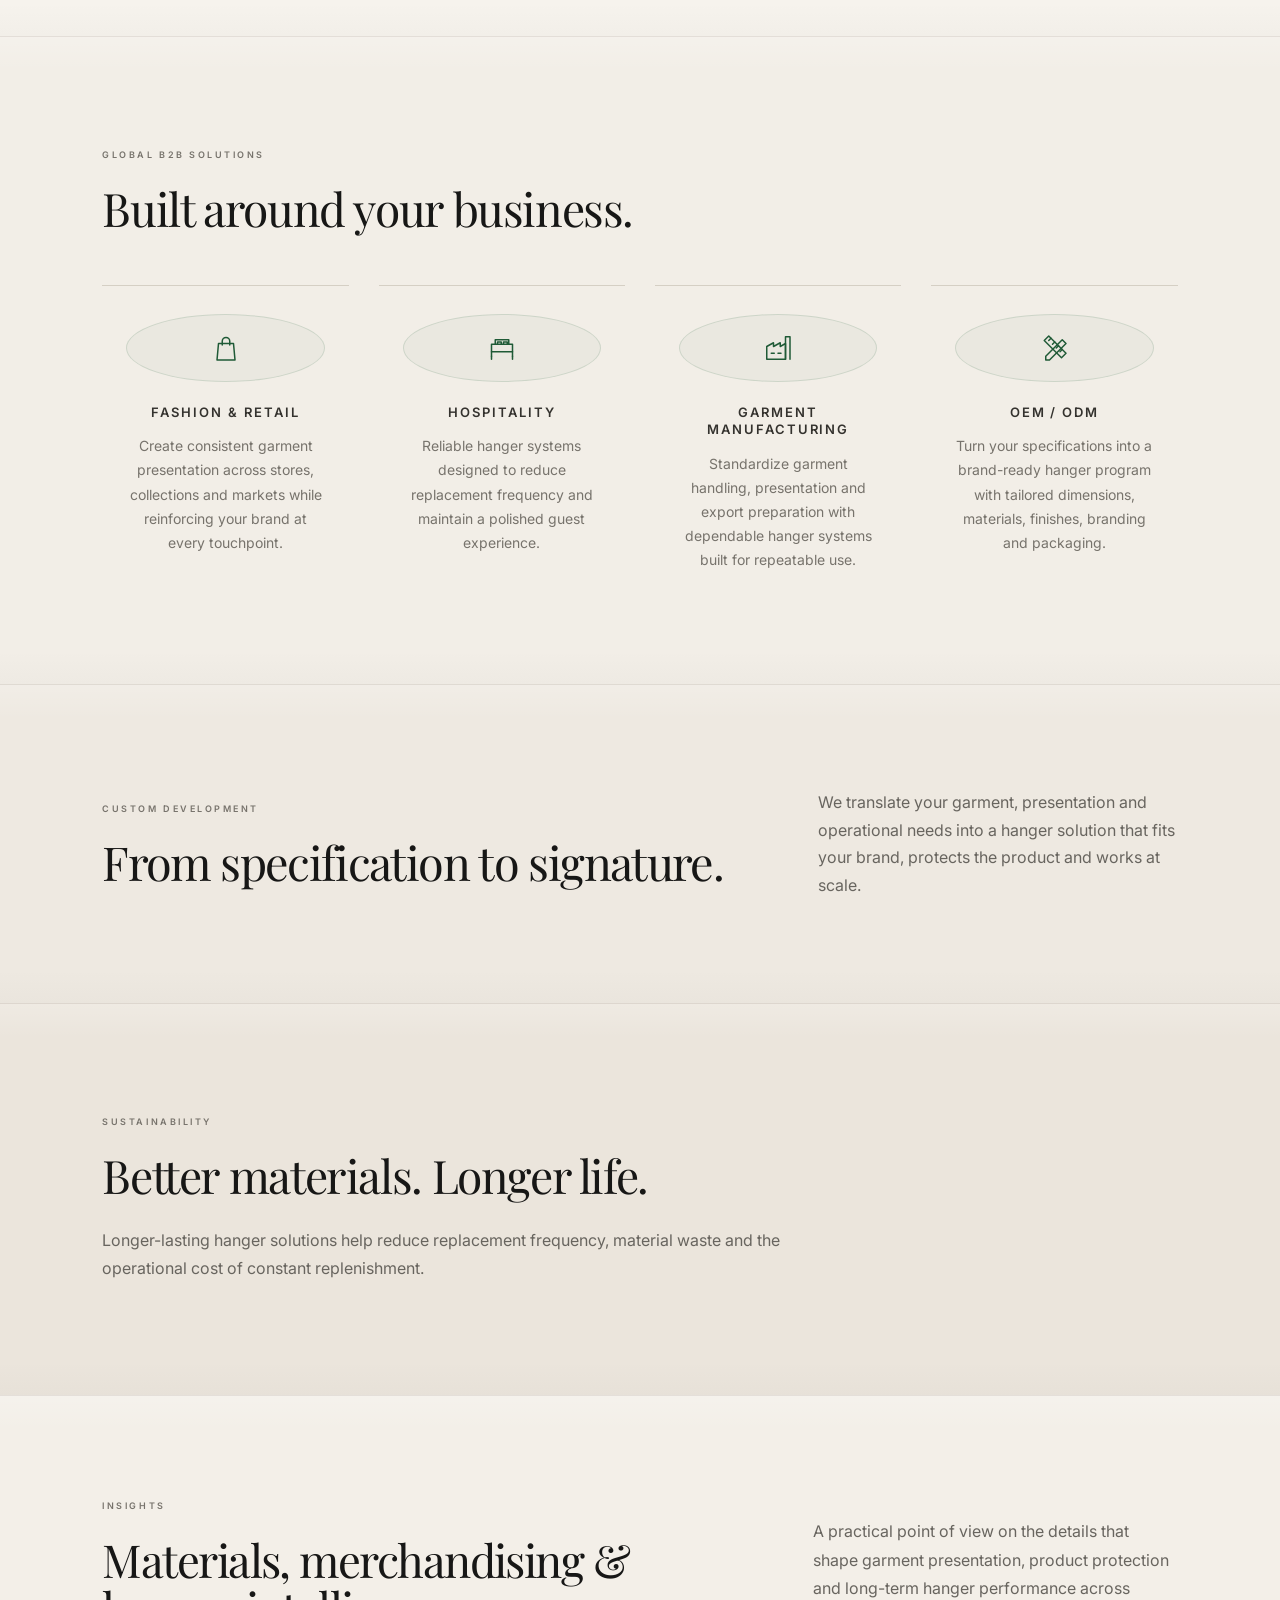
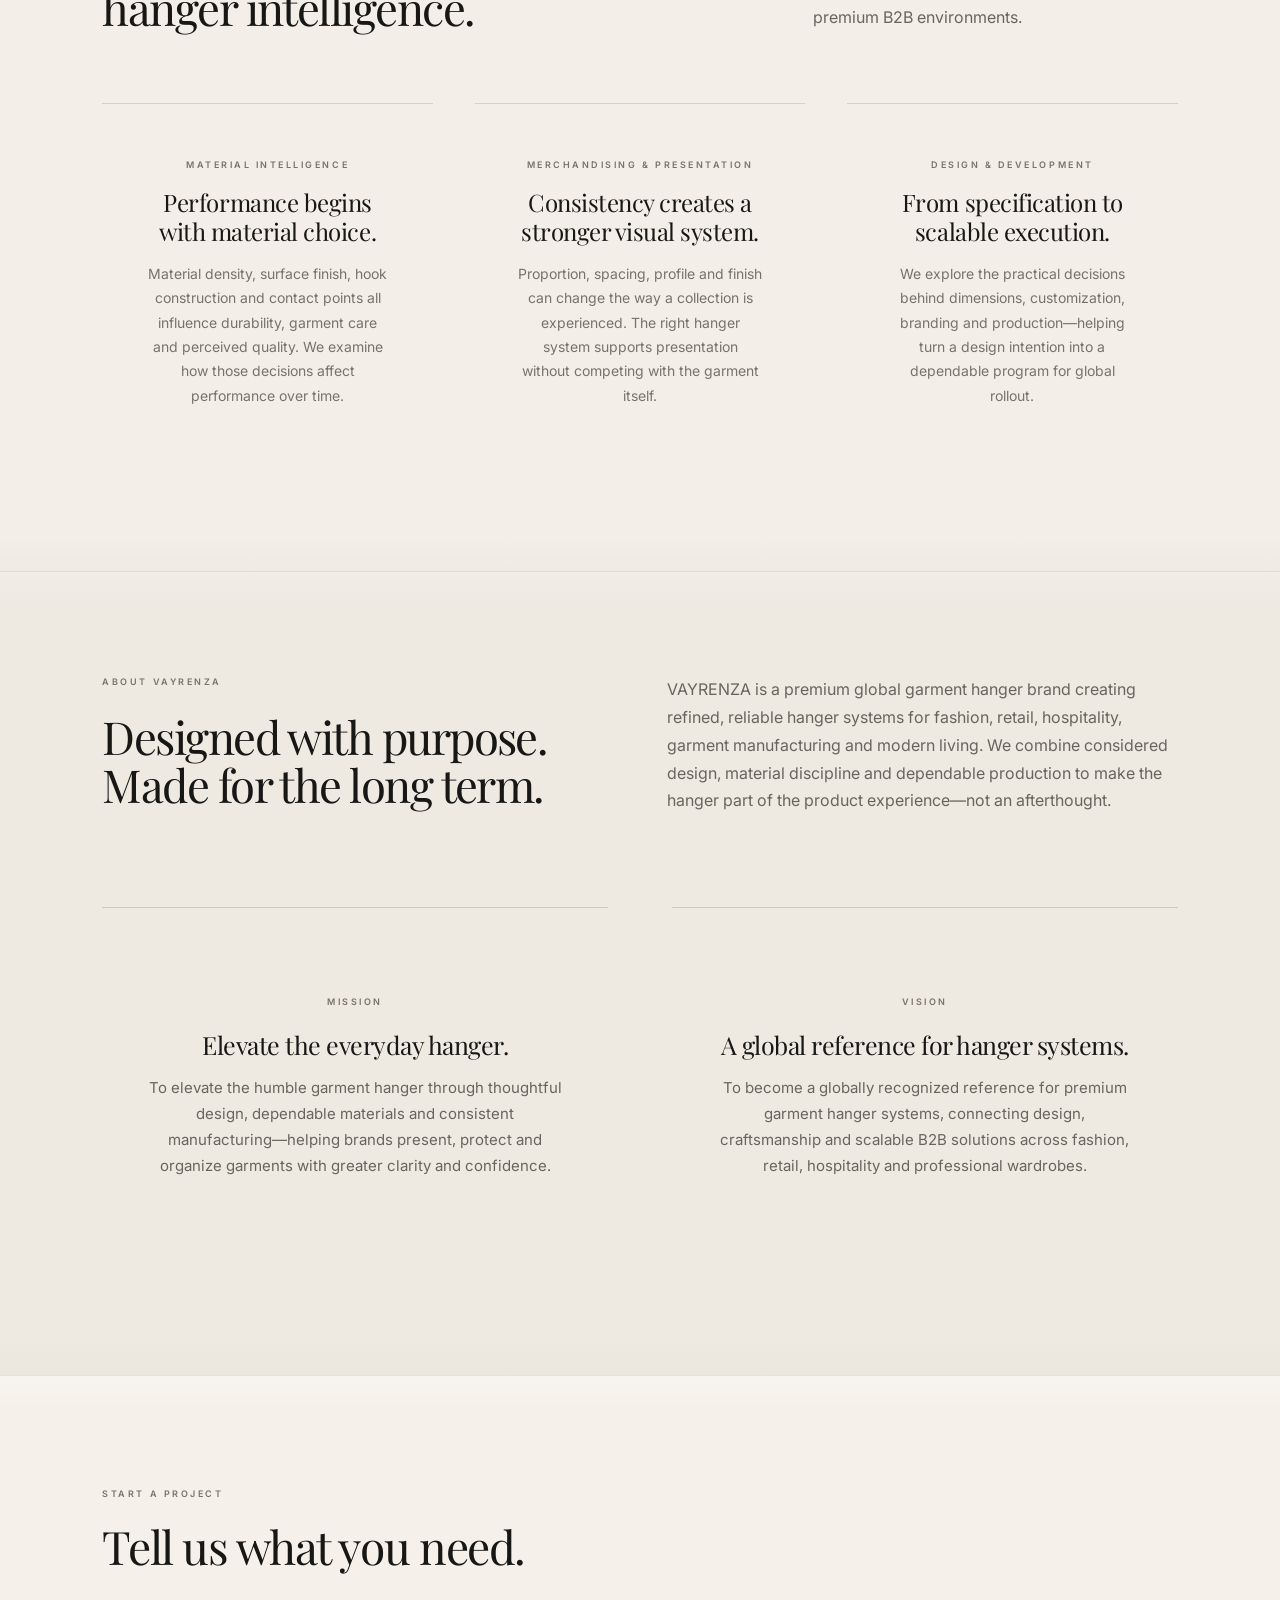
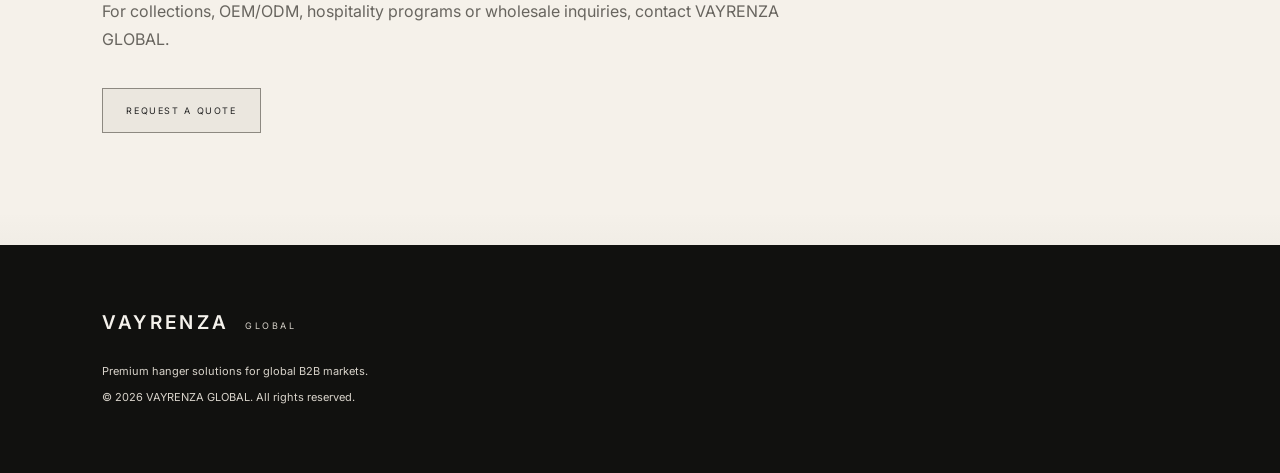
==== commit eac51b2c: "Switch homepage to canonical seven-language architecture" ====
--- a/index.html
+++ b/index.html
@@ -5,6 +5,7 @@
 <meta name="viewport" content="width=device-width, initial-scale=1">
 <title>VAYRENZA GLOBAL — Premium Garment Hangers</title>
 <meta name="description" content="Premium hanger solutions for fashion, retail, hospitality, garment manufacturing and modern living.">
+<script src="homepage-language-core.js"></script>
 <link rel="stylesheet" href="style.css">
 <link rel="stylesheet" href="theme.css">
 <link rel="stylesheet" href="ui.css">
@@ -14,15 +15,13 @@
 <link rel="stylesheet" href="language-extra.css">
 <link rel="stylesheet" href="brand-logo.css">
 <link rel="stylesheet" href="homepage-products-refine.css">
-<script src="language-extra.js" defer></script>
-<script src="app.js" defer></script>
-<script src="insights-i18n.js" defer></script>
+<script src="site-search-v2.js" defer></script>
 <script src="quote.js" defer></script>
 <script src="homepage-products-refine.js" defer></script>
 </head>
 <body>
 <header class="site-header">
-  <a class="brand brand-logo" href="#" aria-label="VAYRENZA GLOBAL home"><img src="vayrenza-logo.svg" alt="VAYRENZA GLOBAL"></a>
+  <a class="brand brand-logo" href="./" aria-label="VAYRENZA GLOBAL home"><img src="vayrenza-logo.svg" alt="VAYRENZA GLOBAL"></a>
   <nav aria-label="Primary navigation">
     <a href="products-preview.html">PRODUCTS</a>
     <a href="#solutions">SOLUTIONS</a>
@@ -42,6 +41,8 @@
         <a href="#" lang="fr"><span>🇫🇷</span> Français</a>
         <a href="#" lang="de"><span>🇩🇪</span> Deutsch</a>
         <a href="#" lang="zh-CN"><span>🇨🇳</span> 简体中文</a>
+        <a href="#" lang="ja"><span>🇯🇵</span> 日本語</a>
+        <a href="#" lang="ko"><span>🇰🇷</span> 한국어</a>
       </div>
     </details>
     <a class="quote" href="#quote">REQUEST A QUOTE</a>
--- a/homepage-products-refine.css
+++ b/homepage-products-refine.css
@@ -0,0 +1,63 @@
+/* VAYRENZA homepage 58-SKU / four-series refinement */
+#products .home-series-cards{
+  grid-template-columns:repeat(4,minmax(0,1fr)) !important;
+  gap:14px !important;
+}
+#products .home-series-cards article{
+  min-height:260px !important;
+  padding:34px 30px 32px !important;
+  border:1px solid rgba(45,41,34,.18) !important;
+  border-radius:0 !important;
+  background:linear-gradient(145deg,rgba(255,255,255,.24),rgba(248,245,239,.46)) !important;
+  clip-path:polygon(10px 0,100% 0,100% calc(100% - 10px),calc(100% - 10px) 100%,0 100%,0 10px) !important;
+  overflow:hidden;
+  box-shadow:inset 0 0 0 1px rgba(255,255,255,.18);
+  transition:transform .34s cubic-bezier(.2,.76,.2,1),background .34s ease,border-color .34s ease,box-shadow .34s ease !important;
+}
+#products .home-series-cards article::before{
+  content:"" !important;
+  position:absolute !important;
+  inset:0 auto 0 0 !important;
+  width:3px !important;
+  height:auto !important;
+  background:#1F5A36 !important;
+  transform:scaleY(.22) !important;
+  transform-origin:top !important;
+  transition:transform .34s ease !important;
+}
+#products .home-series-cards article::after{
+  content:"";
+  position:absolute;
+  right:10px;
+  bottom:0;
+  width:34px;
+  height:1px;
+  background:rgba(31,90,54,.34);
+  transition:width .34s ease,background-color .34s ease;
+}
+#products .home-series-cards article:hover{
+  transform:translateY(-4px) !important;
+  background:linear-gradient(145deg,rgba(255,255,255,.42),rgba(248,245,239,.7)) !important;
+  border-color:rgba(31,90,54,.34) !important;
+  box-shadow:0 14px 28px rgba(24,22,18,.06),inset 0 0 0 1px rgba(31,90,54,.04) !important;
+}
+#products .home-series-cards article:hover::before{transform:scaleY(1) !important}
+#products .home-series-cards article:hover::after{width:54px;background:rgba(31,90,54,.78)}
+#products .home-series-cards span{color:#1F5A36 !important}
+#products .home-series-cards h3{margin-top:30px !important}
+#products .home-series-count{
+  position:absolute;
+  left:30px;
+  bottom:24px;
+  z-index:1;
+  font:500 8px/1.2 Inter,Arial,sans-serif;
+  letter-spacing:.17em;
+  color:#77736c;
+}
+@media(max-width:1180px){
+  #products .home-series-cards{grid-template-columns:repeat(2,minmax(0,1fr)) !important}
+}
+@media(max-width:800px){
+  #products .home-series-cards{grid-template-columns:1fr !important;gap:15px !important}
+  #products .home-series-cards article{min-height:220px !important;clip-path:polygon(8px 0,100% 0,100% calc(100% - 8px),calc(100% - 8px) 100%,0 100%,0 8px) !important}
+}
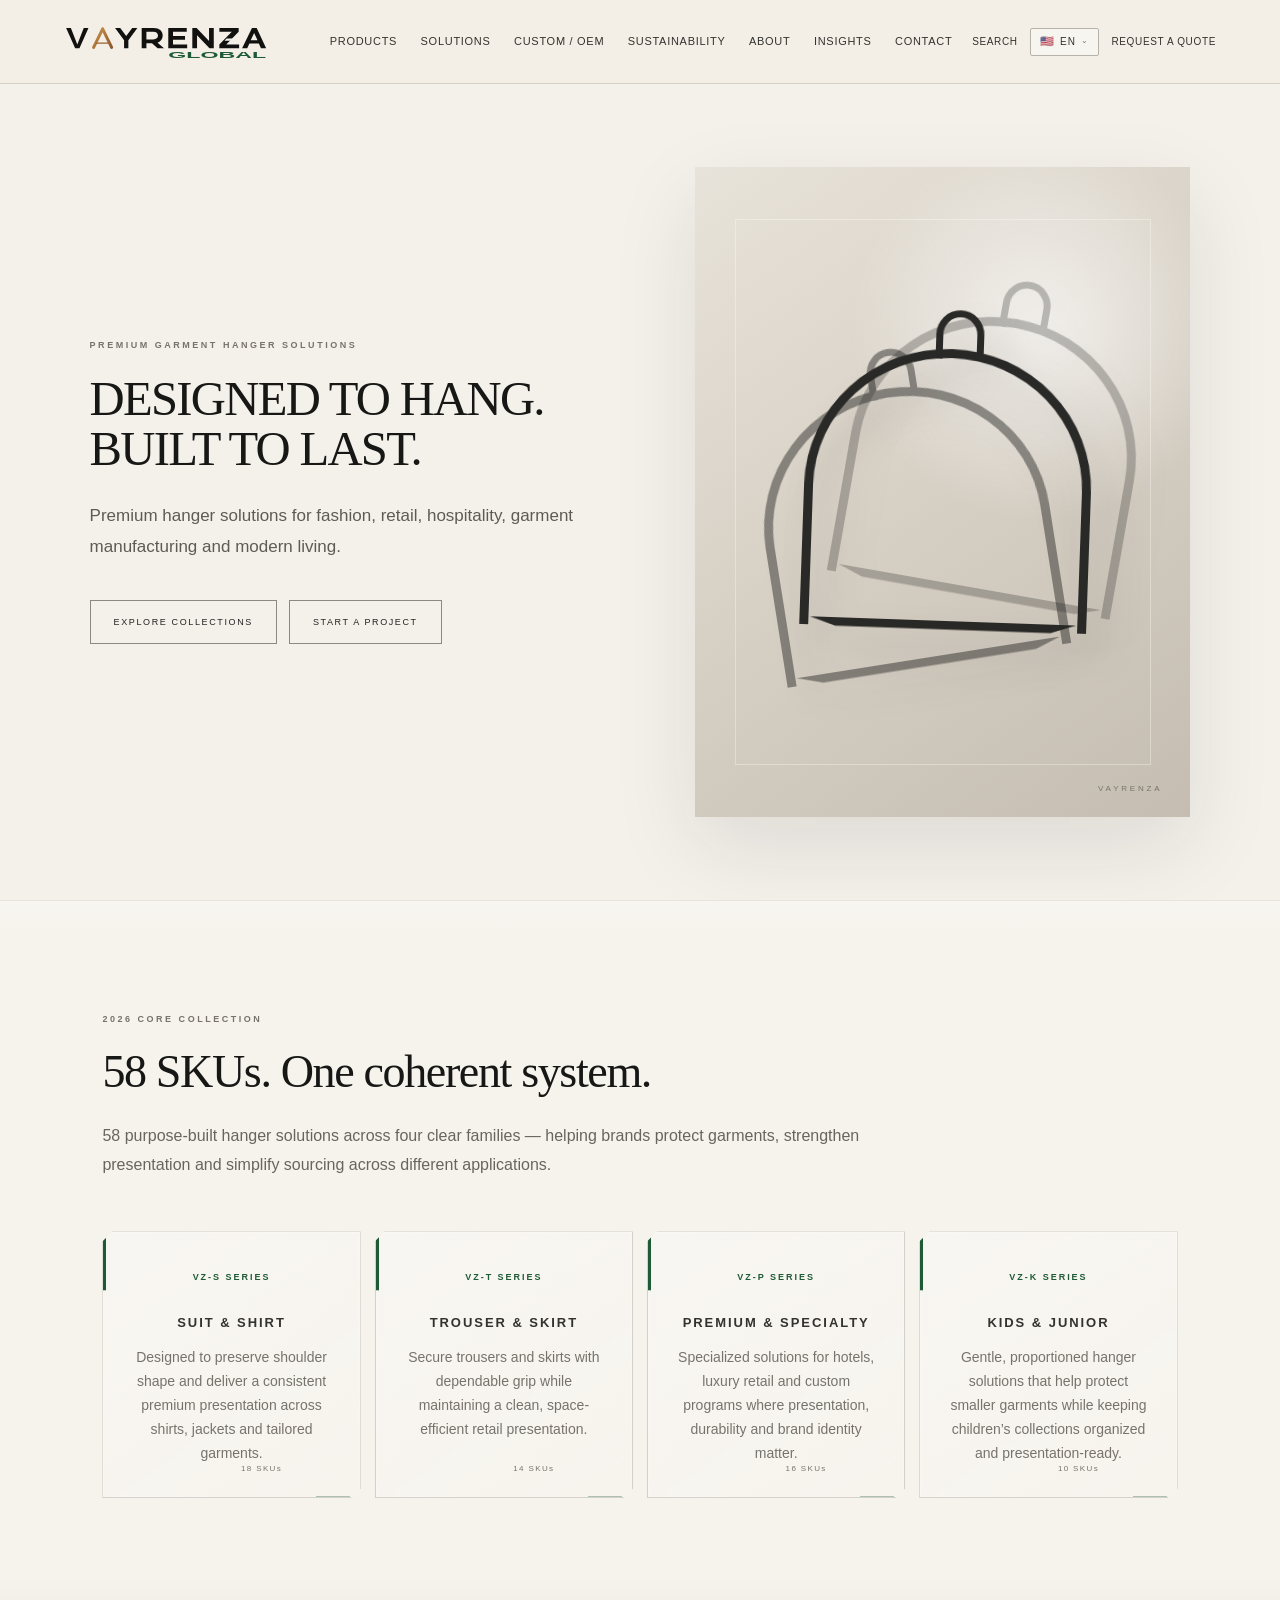
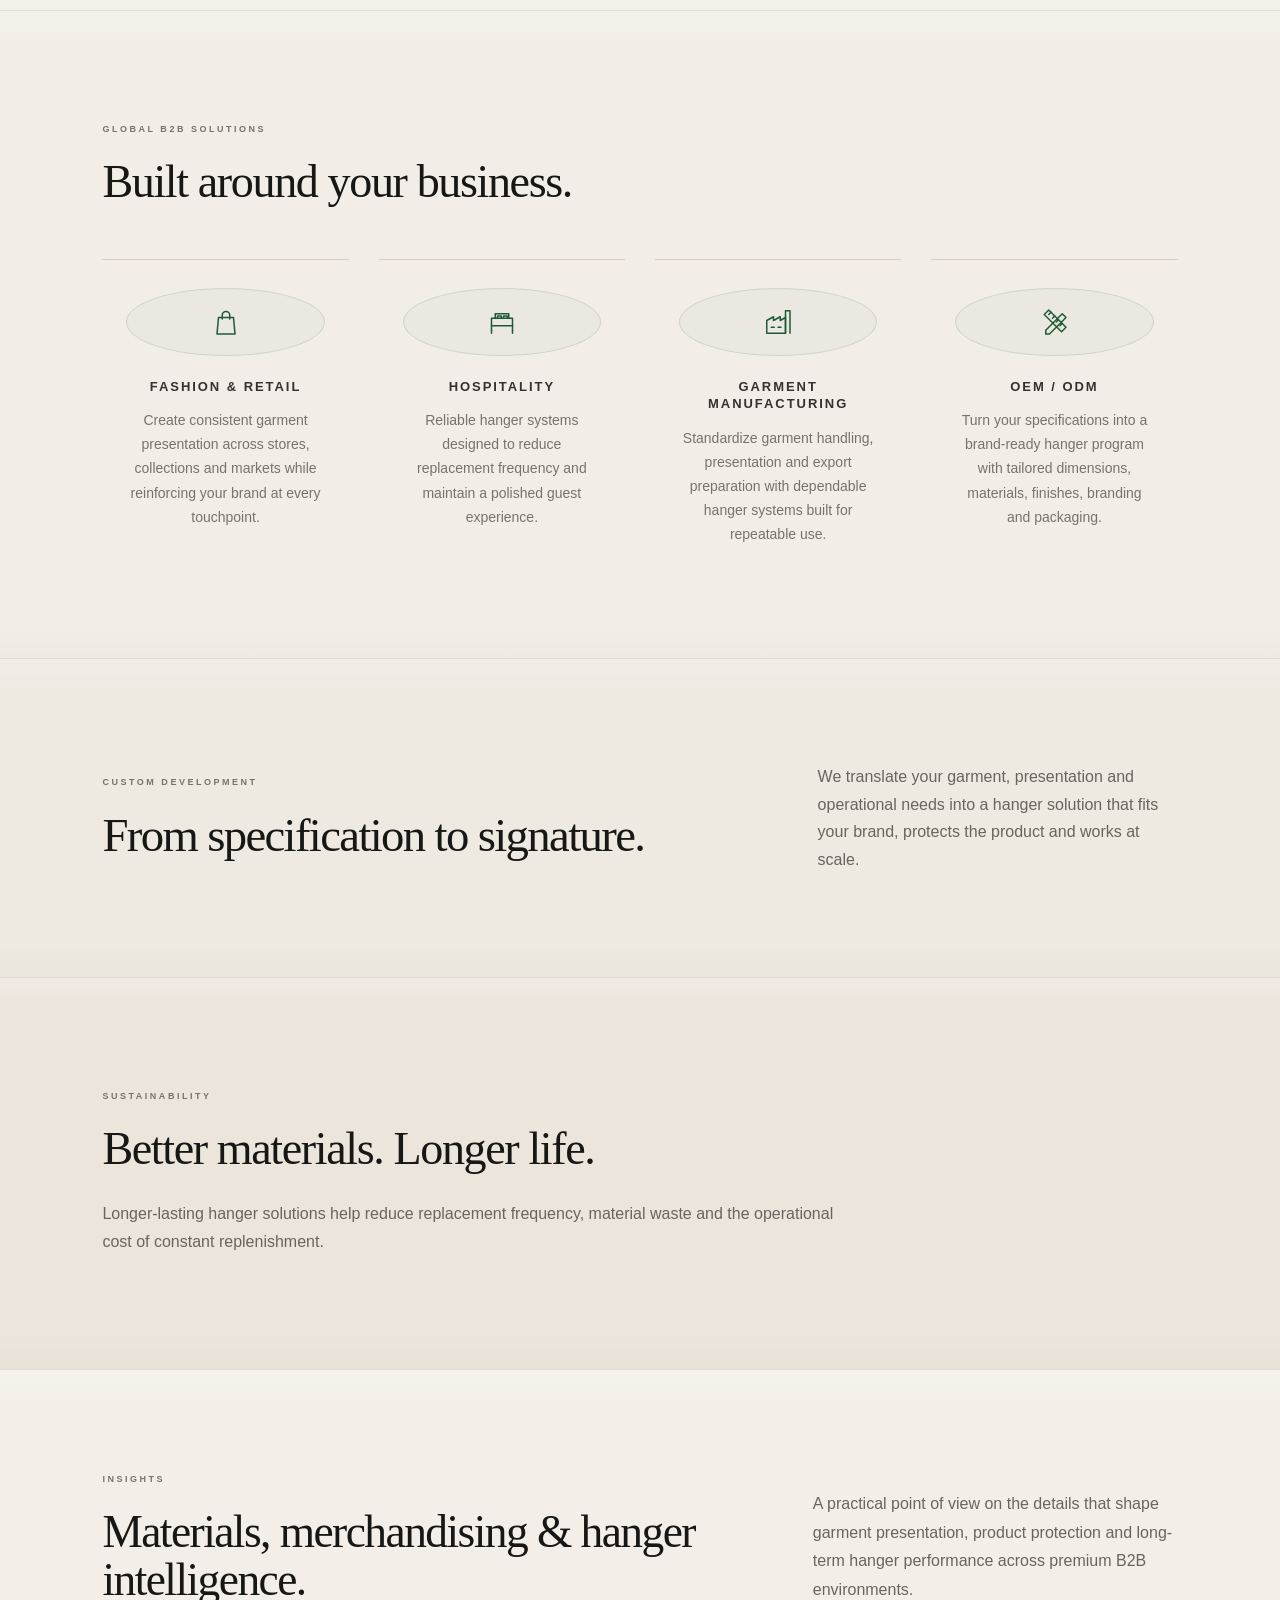
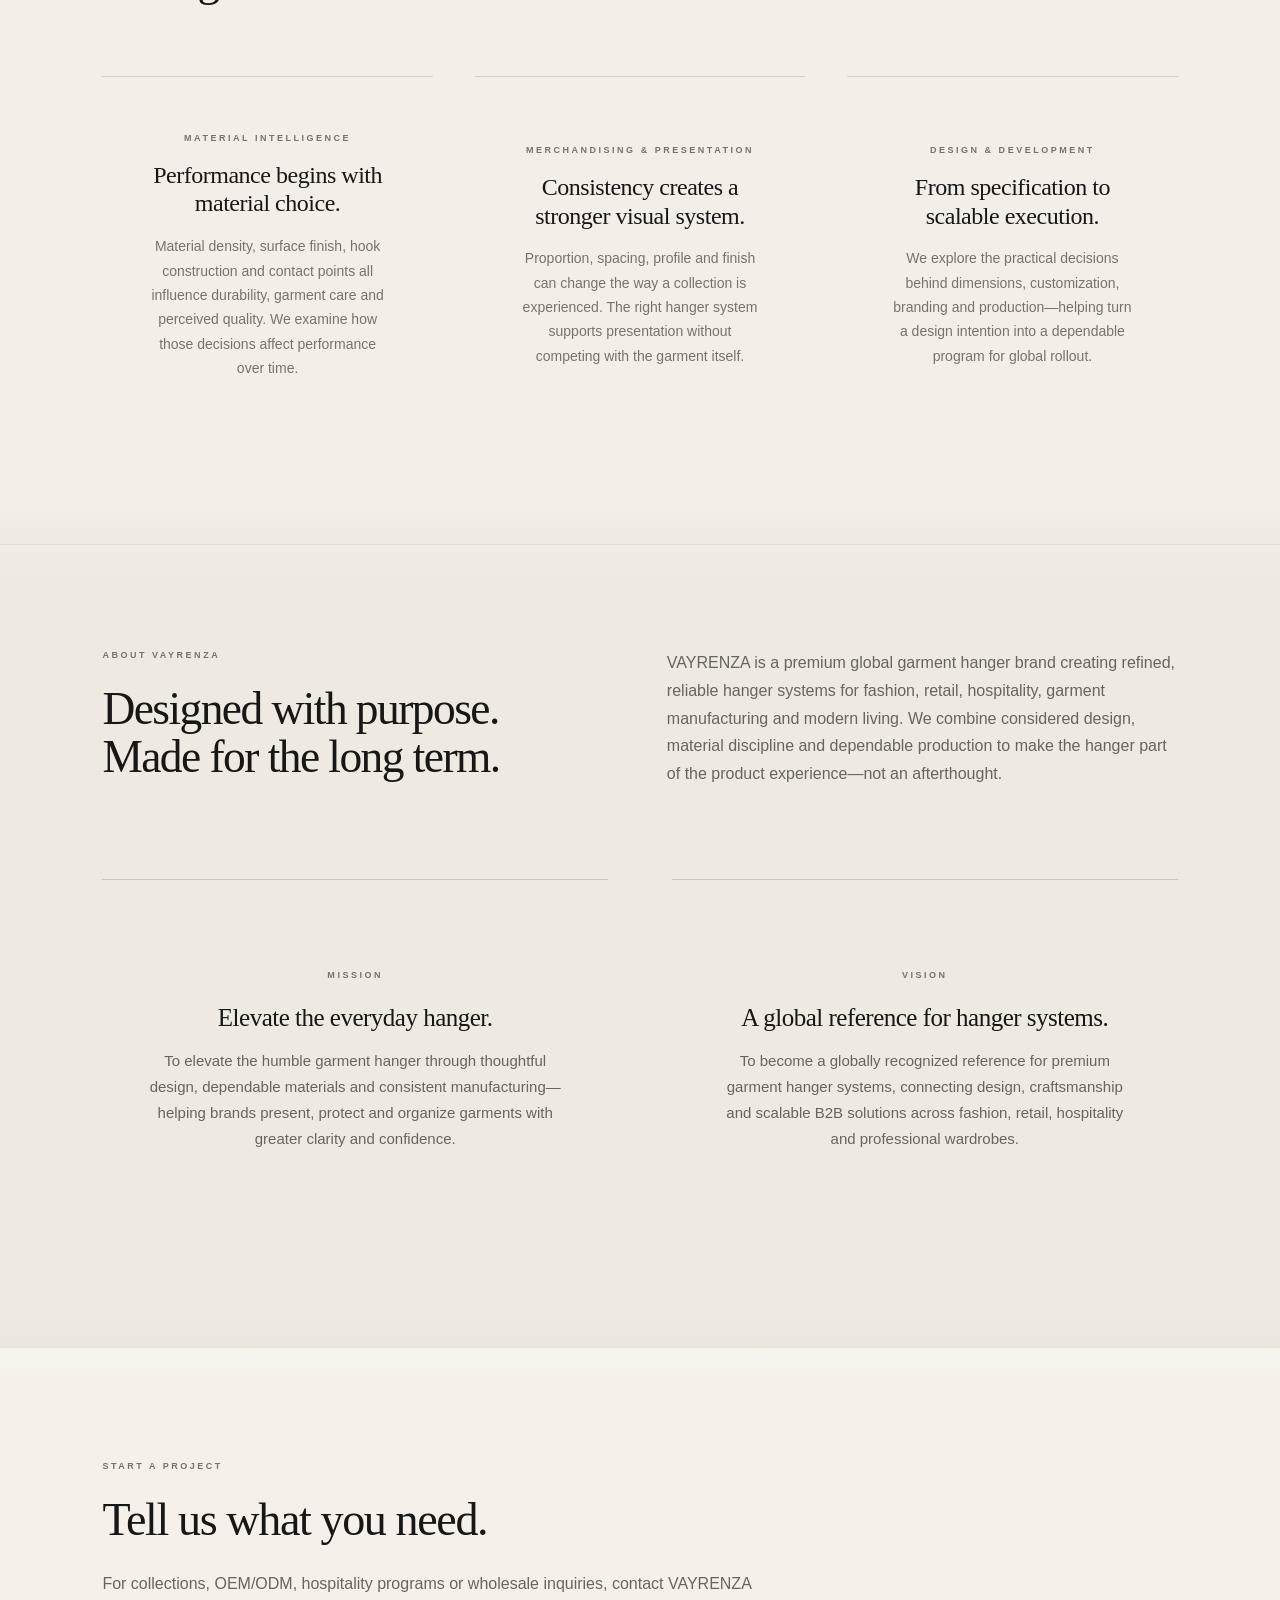
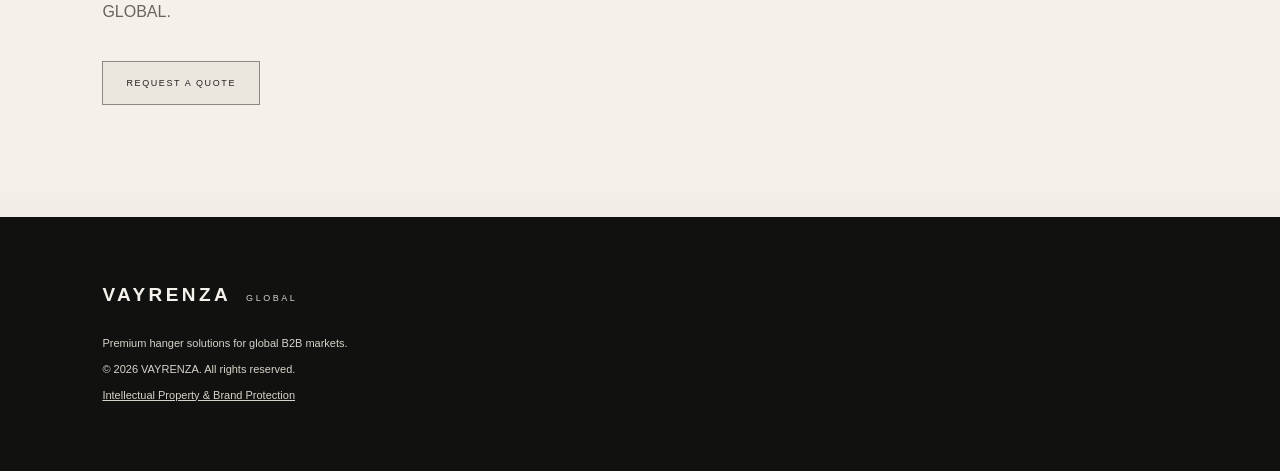
==== commit 3ec4ea5c: "Publish protected website build" ====
--- a/index.html
+++ b/index.html
@@ -1,79 +1 @@
-<!doctype html>
-<html lang="en">
-<head>
-<meta charset="utf-8">
-<meta name="viewport" content="width=device-width, initial-scale=1">
-<title>VAYRENZA GLOBAL — Premium Garment Hangers</title>
-<meta name="description" content="Premium hanger solutions for fashion, retail, hospitality, garment manufacturing and modern living.">
-<script src="homepage-language-core.js"></script>
-<link rel="stylesheet" href="style.css">
-<link rel="stylesheet" href="theme.css">
-<link rel="stylesheet" href="ui.css">
-<link rel="stylesheet" href="layout-refine.css">
-<link rel="stylesheet" href="motion.css">
-<link rel="stylesheet" href="quote.css">
-<link rel="stylesheet" href="language-extra.css">
-<link rel="stylesheet" href="brand-logo.css">
-<link rel="stylesheet" href="homepage-products-refine.css">
-<script src="site-search-v2.js" defer></script>
-<script src="quote.js" defer></script>
-<script src="homepage-products-refine.js" defer></script>
-</head>
-<body>
-<header class="site-header">
-  <a class="brand brand-logo" href="./" aria-label="VAYRENZA GLOBAL home"><img src="vayrenza-logo.svg" alt="VAYRENZA GLOBAL"></a>
-  <nav aria-label="Primary navigation">
-    <a href="products-preview.html">PRODUCTS</a>
-    <a href="#solutions">SOLUTIONS</a>
-    <a href="#custom">CUSTOM / OEM</a>
-    <a href="#sustainability">SUSTAINABILITY</a>
-    <a href="#about">ABOUT</a>
-    <a href="#insights">INSIGHTS</a>
-    <a href="#contact">CONTACT</a>
-  </nav>
-  <div class="header-actions">
-    <a class="search-link" href="#search" aria-label="Search">SEARCH</a>
-    <details class="language-dropdown">
-      <summary aria-label="Language: English"><span class="flag">🇺🇸</span><span>EN</span><span class="language-chevron">⌄</span></summary>
-      <div class="language-menu">
-        <a href="#" lang="en"><span>🇺🇸</span> English</a>
-        <a href="#" lang="es"><span>🇪🇸</span> Español</a>
-        <a href="#" lang="fr"><span>🇫🇷</span> Français</a>
-        <a href="#" lang="de"><span>🇩🇪</span> Deutsch</a>
-        <a href="#" lang="zh-CN"><span>🇨🇳</span> 简体中文</a>
-        <a href="#" lang="ja"><span>🇯🇵</span> 日本語</a>
-        <a href="#" lang="ko"><span>🇰🇷</span> 한국어</a>
-      </div>
-    </details>
-    <a class="quote" href="#quote">REQUEST A QUOTE</a>
-  </div>
-</header>
-
-<main>
-<section class="hero">
-  <div class="hero-copy">
-    <p class="eyebrow">PREMIUM GARMENT HANGER SOLUTIONS</p>
-    <h1>DESIGNED TO HANG.<br>BUILT TO LAST.</h1>
-    <p class="lead">Premium hanger solutions for fashion, retail, hospitality, garment manufacturing and modern living.</p>
-    <div class="buttons"><a class="btn primary" href="#products">EXPLORE COLLECTIONS</a><a class="btn secondary" href="#contact">START A PROJECT</a></div>
-  </div>
-  <div class="hero-visual" aria-label="Premium garment hanger visual"><div class="hanger hanger-a"></div><div class="hanger hanger-b"></div><div class="hanger hanger-c"></div></div>
-</section>
-
-<section id="products" class="section"><p class="eyebrow">2026 CORE COLLECTION</p><h2 data-home58="headline">58 SKUs. One coherent system.</h2><p class="intro" data-home58="intro">A refined product architecture built around four distinct families — designed to serve fashion, retail, hospitality and professional garment presentation.</p><div class="cards home-series-cards"><article data-series="S"><a href="products-preview.html#vz-s" aria-label="Open VZ-S Suit and Shirt series" style="position:absolute;inset:0;z-index:2"></a><span>VZ-S SERIES</span><h3>SUIT &amp; SHIRT</h3><p>Refined silhouettes engineered for professional wardrobes and premium retail.</p><b class="home-series-count">18 SKUs</b></article><article data-series="T"><a href="products-preview.html#vz-t" aria-label="Open VZ-T Trouser and Skirt series" style="position:absolute;inset:0;z-index:2"></a><span>VZ-T SERIES</span><h3>TROUSER &amp; SKIRT</h3><p>Purpose-built forms balancing grip, presentation and space efficiency.</p><b class="home-series-count">14 SKUs</b></article><article data-series="P"><a href="products-preview.html#vz-p" aria-label="Open VZ-P Premium and Specialty series" style="position:absolute;inset:0;z-index:2"></a><span>VZ-P SERIES</span><h3>PREMIUM &amp; SPECIALTY</h3><p>Signature solutions for hospitality, luxury retail and bespoke programs.</p><b class="home-series-count">16 SKUs</b></article><article data-series="K"><a href="products-preview.html#vz-k" aria-label="Open VZ-K Kids and Junior series" style="position:absolute;inset:0;z-index:2"></a><span>VZ-K SERIES</span><h3 data-home58="kTitle">KIDS &amp; JUNIOR</h3><p data-home58="kBody">Purpose-designed hanger solutions for baby, kids and junior garments, balancing garment care, presentation and versatile retail use.</p><b class="home-series-count">10 SKUs</b></article></div></section>
-
-<section id="solutions" class="dark section"><p class="eyebrow">GLOBAL B2B SOLUTIONS</p><h2>Built around your business.</h2><div class="grid"><div><span class="solution-icon" aria-hidden="true"><svg viewBox="0 0 48 48"><path d="M14 18h20l2 22H12l2-22Z"/><path d="M19 20v-5a5 5 0 0 1 10 0v5"/></svg></span><h3>FASHION &amp; RETAIL</h3><p>Consistent presentation across stores, collections and markets.</p></div><div><span class="solution-icon" aria-hidden="true"><svg viewBox="0 0 48 48"><path d="M10 35V19h28v16"/><path d="M10 29h28M15 19v-6h18v6M18 19v-3h5v3M26 19v-3h5v3"/><path d="M10 35v4M38 35v4"/></svg></span><h3>HOSPITALITY</h3><p>Durable hanger programs for hotels, resorts and professional wardrobes.</p></div><div><span class="solution-icon" aria-hidden="true"><svg viewBox="0 0 48 48"><path d="M9 39V22l9-5v5l9-5v5l7-4v21H9Z"/><path d="M34 39V9h6v30M15 31h4M24 31h4"/></svg></span><h3>GARMENT MANUFACTURING</h3><p>Reliable systems for factories, showrooms and export programs.</p></div><div><span class="solution-icon" aria-hidden="true"><svg viewBox="0 0 48 48"><path d="m13 35 22-22 5 5-22 22H13v-5Z"/><path d="m11 14 6-6 23 23-6 6L11 14Z"/><path d="m17 14 3-3M22 19l3-3M27 24l3-3M32 29l3-3"/></svg></span><h3>OEM / ODM</h3><p>Custom dimensions, materials, finishes, branding and packaging.</p></div></div></section>
-
-<section id="custom" class="section split"><div><p class="eyebrow">CUSTOM DEVELOPMENT</p><h2>From specification to signature.</h2></div><p>VAYRENZA works with brands, retailers, manufacturers and hospitality groups to develop hanger systems tailored to product, positioning and operational requirements.</p></section>
-
-<section id="sustainability" class="section pale"><p class="eyebrow">SUSTAINABILITY</p><h2>Better materials. Longer life.</h2><p class="intro">We focus on material selection, durability, responsible production and product longevity—because a hanger designed to last is designed to waste less.</p></section>
-
-<section id="insights" class="section insights-section"><div class="insights-intro"><div><p class="eyebrow">INSIGHTS</p><h2>Materials, merchandising &amp; hanger intelligence.</h2></div><p class="intro">A practical point of view on the details that shape garment presentation, product protection and long-term hanger performance across premium B2B environments.</p></div><div class="insights-grid"><article><p class="eyebrow">MATERIAL INTELLIGENCE</p><h3>Performance begins with material choice.</h3><p>Material density, surface finish, hook construction and contact points all influence durability, garment care and perceived quality. We examine how those decisions affect performance over time.</p></article><article><p class="eyebrow">MERCHANDISING &amp; PRESENTATION</p><h3>Consistency creates a stronger visual system.</h3><p>Proportion, spacing, profile and finish can change the way a collection is experienced. The right hanger system supports presentation without competing with the garment itself.</p></article><article><p class="eyebrow">DESIGN &amp; DEVELOPMENT</p><h3>From specification to scalable execution.</h3><p>We explore the practical decisions behind dimensions, customization, branding and production—helping turn a design intention into a dependable program for global rollout.</p></article></div></section>
-
-<section id="about" class="section about-section"><div class="split"><div><p class="eyebrow">ABOUT VAYRENZA</p><h2>Designed with purpose.<br>Made for the long term.</h2></div><p>VAYRENZA is a premium global garment hanger brand creating refined, reliable hanger systems for fashion, retail, hospitality, garment manufacturing and modern living. We combine considered design, material discipline and dependable production to make the hanger part of the product experience—not an afterthought.</p></div><div class="grid about-grid"><article><p class="eyebrow">MISSION</p><h3>Elevate the everyday hanger.</h3><p>To elevate the humble garment hanger through thoughtful design, dependable materials and consistent manufacturing—helping brands present, protect and organize garments with greater clarity and confidence.</p></article><article><p class="eyebrow">VISION</p><h3>A global reference for hanger systems.</h3><p>To become a globally recognized reference for premium garment hanger systems, connecting design, craftsmanship and scalable B2B solutions across fashion, retail, hospitality and professional wardrobes.</p></article></div></section>
-
-<section id="contact" class="contact section"><p class="eyebrow">START A PROJECT</p><h2>Tell us what you need.</h2><p>For collections, OEM/ODM, hospitality programs or wholesale inquiries, contact VAYRENZA GLOBAL.</p><a class="btn primary" href="#quote">REQUEST A QUOTE</a></section>
-</main>
-<footer><div class="brand">VAYRENZA <span>GLOBAL</span></div><p>Premium hanger solutions for global B2B markets.</p><p>© 2026 VAYRENZA GLOBAL. All rights reserved.</p></footer>
-</body>
-</html>
+<!doctype html><html lang="en"><head><meta charset="utf-8"><meta content="width=device-width,initial-scale=1" name="viewport"><meta content="strict-origin-when-cross-origin" name="referrer"><meta content="default-src 'self'; img-src 'self' data:; style-src 'self' 'unsafe-inline'; script-src 'self'; connect-src https://formsubmit.co; form-action 'self' https://formsubmit.co; object-src 'none'; base-uri 'self'; upgrade-insecure-requests" http-equiv="Content-Security-Policy"><link href="favicon.svg" rel="icon" type="image/svg+xml"><title>VAYRENZA GLOBAL — Premium Garment Hangers</title><meta content="Premium hanger solutions for fashion, retail, hospitality, garment manufacturing and modern living." name="description"><script src="homepage-language-core.js"></script><link href="style.css" rel="stylesheet"><link href="theme.css" rel="stylesheet"><link href="ui.css" rel="stylesheet"><link href="layout-refine.css" rel="stylesheet"><link href="motion.css" rel="stylesheet"><link href="quote.css" rel="stylesheet"><link href="language-extra.css" rel="stylesheet"><link href="brand-logo.css" rel="stylesheet"><link href="homepage-products-refine.css" rel="stylesheet"><script src="site-search-v2.js" defer="defer"></script><script src="quote.js" defer="defer"></script><script src="homepage-products-refine.js" defer="defer"></script></head><body><header class="site-header"><a href="./" aria-label="VAYRENZA GLOBAL home" class="brand brand-logo"><img alt="VAYRENZA GLOBAL" src="vayrenza-logo.svg"></a><nav aria-label="Primary navigation"><a href="products-preview.html">PRODUCTS</a> <a href="#solutions">SOLUTIONS</a> <a href="#custom">CUSTOM / OEM</a> <a href="#sustainability">SUSTAINABILITY</a> <a href="#about">ABOUT</a> <a href="#insights">INSIGHTS</a> <a href="#contact">CONTACT</a></nav><div class="header-actions"><a href="#search" aria-label="Search" class="search-link">SEARCH</a><details class="language-dropdown"><summary aria-label="Language: English"><span class="flag">🇺🇸</span><span>EN</span><span class="language-chevron">⌄</span></summary><div class="language-menu"><a href="#" lang="en"><span>🇺🇸</span> English</a> <a href="#" lang="es"><span>🇪🇸</span> Español</a> <a href="#" lang="fr"><span>🇫🇷</span> Français</a> <a href="#" lang="de"><span>🇩🇪</span> Deutsch</a> <a href="#" lang="zh-CN"><span>🇨🇳</span> 简体中文</a> <a href="#" lang="ja"><span>🇯🇵</span> 日本語</a> <a href="#" lang="ko"><span>🇰🇷</span> 한국어</a></div></details><a href="#quote" class="quote">REQUEST A QUOTE</a></div></header><main><section class="hero"><div class="hero-copy"><p class="eyebrow">PREMIUM GARMENT HANGER SOLUTIONS</p><h1>DESIGNED TO HANG.<br>BUILT TO LAST.</h1><p class="lead">Premium hanger solutions for fashion, retail, hospitality, garment manufacturing and modern living.</p><div class="buttons"><a href="#products" class="btn primary">EXPLORE COLLECTIONS</a><a href="#contact" class="btn secondary">START A PROJECT</a></div></div><div class="hero-visual" aria-label="Premium garment hanger visual"><div class="hanger hanger-a"></div><div class="hanger hanger-b"></div><div class="hanger hanger-c"></div></div></section><section class="section" id="products"><p class="eyebrow">2026 CORE COLLECTION</p><h2 data-home58="headline">58 SKUs. One coherent system.</h2><p class="intro" data-home58="intro">A refined product architecture built around four distinct families — designed to serve fashion, retail, hospitality and professional garment presentation.</p><div class="cards home-series-cards"><article data-series="S"><a href="products-preview.html#vz-s" aria-label="Open VZ-S Suit and Shirt series" style="position:absolute;inset:0;z-index:2"></a><span>VZ-S SERIES</span><h3>SUIT &amp; SHIRT</h3><p>Refined silhouettes engineered for professional wardrobes and premium retail.</p><b class="home-series-count">18 SKUs</b></article><article data-series="T"><a href="products-preview.html#vz-t" aria-label="Open VZ-T Trouser and Skirt series" style="position:absolute;inset:0;z-index:2"></a><span>VZ-T SERIES</span><h3>TROUSER &amp; SKIRT</h3><p>Purpose-built forms balancing grip, presentation and space efficiency.</p><b class="home-series-count">14 SKUs</b></article><article data-series="P"><a href="products-preview.html#vz-p" aria-label="Open VZ-P Premium and Specialty series" style="position:absolute;inset:0;z-index:2"></a><span>VZ-P SERIES</span><h3>PREMIUM &amp; SPECIALTY</h3><p>Signature solutions for hospitality, luxury retail and bespoke programs.</p><b class="home-series-count">16 SKUs</b></article><article data-series="K"><a href="products-preview.html#vz-k" aria-label="Open VZ-K Kids and Junior series" style="position:absolute;inset:0;z-index:2"></a><span>VZ-K SERIES</span><h3 data-home58="kTitle">KIDS &amp; JUNIOR</h3><p data-home58="kBody">Purpose-designed hanger solutions for baby, kids and junior garments, balancing garment care, presentation and versatile retail use.</p><b class="home-series-count">10 SKUs</b></article></div></section><section class="section dark" id="solutions"><p class="eyebrow">GLOBAL B2B SOLUTIONS</p><h2>Built around your business.</h2><div class="grid"><div><span class="solution-icon" aria-hidden="true"><svg viewBox="0 0 48 48"><path d="M14 18h20l2 22H12l2-22Z"/><path d="M19 20v-5a5 5 0 0 1 10 0v5"/></svg></span><h3>FASHION &amp; RETAIL</h3><p>Consistent presentation across stores, collections and markets.</p></div><div><span class="solution-icon" aria-hidden="true"><svg viewBox="0 0 48 48"><path d="M10 35V19h28v16"/><path d="M10 29h28M15 19v-6h18v6M18 19v-3h5v3M26 19v-3h5v3"/><path d="M10 35v4M38 35v4"/></svg></span><h3>HOSPITALITY</h3><p>Durable hanger programs for hotels, resorts and professional wardrobes.</p></div><div><span class="solution-icon" aria-hidden="true"><svg viewBox="0 0 48 48"><path d="M9 39V22l9-5v5l9-5v5l7-4v21H9Z"/><path d="M34 39V9h6v30M15 31h4M24 31h4"/></svg></span><h3>GARMENT MANUFACTURING</h3><p>Reliable systems for factories, showrooms and export programs.</p></div><div><span class="solution-icon" aria-hidden="true"><svg viewBox="0 0 48 48"><path d="m13 35 22-22 5 5-22 22H13v-5Z"/><path d="m11 14 6-6 23 23-6 6L11 14Z"/><path d="m17 14 3-3M22 19l3-3M27 24l3-3M32 29l3-3"/></svg></span><h3>OEM / ODM</h3><p>Custom dimensions, materials, finishes, branding and packaging.</p></div></div></section><section class="section split" id="custom"><div><p class="eyebrow">CUSTOM DEVELOPMENT</p><h2>From specification to signature.</h2></div><p>VAYRENZA works with brands, retailers, manufacturers and hospitality groups to develop hanger systems tailored to product, positioning and operational requirements.</p></section><section class="section pale" id="sustainability"><p class="eyebrow">SUSTAINABILITY</p><h2>Better materials. Longer life.</h2><p class="intro">We focus on material selection, durability, responsible production and product longevity—because a hanger designed to last is designed to waste less.</p></section><section class="section insights-section" id="insights"><div class="insights-intro"><div><p class="eyebrow">INSIGHTS</p><h2>Materials, merchandising &amp; hanger intelligence.</h2></div><p class="intro">A practical point of view on the details that shape garment presentation, product protection and long-term hanger performance across premium B2B environments.</p></div><div class="insights-grid"><article><p class="eyebrow">MATERIAL INTELLIGENCE</p><h3>Performance begins with material choice.</h3><p>Material density, surface finish, hook construction and contact points all influence durability, garment care and perceived quality. We examine how those decisions affect performance over time.</p></article><article><p class="eyebrow">MERCHANDISING &amp; PRESENTATION</p><h3>Consistency creates a stronger visual system.</h3><p>Proportion, spacing, profile and finish can change the way a collection is experienced. The right hanger system supports presentation without competing with the garment itself.</p></article><article><p class="eyebrow">DESIGN &amp; DEVELOPMENT</p><h3>From specification to scalable execution.</h3><p>We explore the practical decisions behind dimensions, customization, branding and production—helping turn a design intention into a dependable program for global rollout.</p></article></div></section><section class="section about-section" id="about"><div class="split"><div><p class="eyebrow">ABOUT VAYRENZA</p><h2>Designed with purpose.<br>Made for the long term.</h2></div><p>VAYRENZA is a premium global garment hanger brand creating refined, reliable hanger systems for fashion, retail, hospitality, garment manufacturing and modern living. We combine considered design, material discipline and dependable production to make the hanger part of the product experience—not an afterthought.</p></div><div class="grid about-grid"><article><p class="eyebrow">MISSION</p><h3>Elevate the everyday hanger.</h3><p>To elevate the humble garment hanger through thoughtful design, dependable materials and consistent manufacturing—helping brands present, protect and organize garments with greater clarity and confidence.</p></article><article><p class="eyebrow">VISION</p><h3>A global reference for hanger systems.</h3><p>To become a globally recognized reference for premium garment hanger systems, connecting design, craftsmanship and scalable B2B solutions across fashion, retail, hospitality and professional wardrobes.</p></article></div></section><section class="section contact" id="contact"><p class="eyebrow">START A PROJECT</p><h2>Tell us what you need.</h2><p>For collections, OEM/ODM, hospitality programs or wholesale inquiries, contact VAYRENZA GLOBAL.</p><a href="#quote" class="btn primary">REQUEST A QUOTE</a></section></main><footer><div class="brand">VAYRENZA <span>GLOBAL</span></div><p>Premium hanger solutions for global B2B markets.</p><p>© 2026 VAYRENZA. All rights reserved.</p><p><a href="intellectual-property.html">Intellectual Property &amp; Brand Protection</a></p></footer></body></html>
--- a/style.css
+++ b/style.css
@@ -1,28 +1 @@
-@import url('https://fonts.googleapis.com/css2?family=Inter:wght@400;500;600&family=Playfair+Display:wght@400;500;600&display=swap');
-:root{--bg:#f5f2ec;--paper:#faf8f4;--line:#d5cfc4;--text:#171716;--muted:#68655f;--dark:#171716;--white:#f7f4ee;--max:1600px}*{box-sizing:border-box}html{scroll-behavior:smooth}body{margin:0;background:var(--bg);color:var(--text);font-family:Inter,Arial,sans-serif;font-weight:400;-webkit-font-smoothing:antialiased}a{color:inherit}.site-header{height:84px;padding:0 5vw;display:flex;align-items:center;gap:40px;border-bottom:1px solid var(--line);background:rgba(245,242,236,.96);position:sticky;top:0;z-index:100;backdrop-filter:blur(12px)}.brand{font-size:19px;letter-spacing:.18em;font-weight:600;white-space:nowrap;color:#111;text-decoration:none}.brand span{font-size:9px;letter-spacing:.28em;margin-left:7px;font-weight:400}.site-header nav{display:flex;gap:25px;margin-left:34px}.site-header nav a,.header-actions a{position:relative;font-size:9px;letter-spacing:.14em;text-decoration:none;color:#34322e;white-space:nowrap}.site-header nav a::after{content:"";position:absolute;left:0;bottom:-7px;width:0;height:1px;background:#171716;transition:width .3s}.site-header nav a:hover::after{width:100%}.header-actions{display:flex;align-items:center;gap:22px;margin-left:auto}.header-actions .quote{border:0;padding:0;background:transparent;color:#34322e;font-size:8px;letter-spacing:.12em}.header-actions .quote:hover{color:#171716}.search-link{font-size:8px!important;letter-spacing:.13em!important}.language-dropdown{position:relative}.language-dropdown summary{list-style:none;appearance:none;-webkit-appearance:none;display:inline-flex;align-items:center;gap:5px;height:28px;padding:0 9px;border:1px solid #b8b2a8;border-radius:2px;background:rgba(255,255,255,.34);color:#34322e;font:500 8px/1 Inter,Arial,sans-serif;letter-spacing:.12em;cursor:pointer}.language-dropdown summary::-webkit-details-marker{display:none}.language-dropdown summary:hover{border-color:#77736c;background:rgba(255,255,255,.62)}.language-dropdown[open] summary{border-color:#77736c}.language-dropdown .flag{font-size:11px;line-height:1}.language-chevron{font-size:8px;line-height:1;color:#77736c;transform:translateY(-1px)}.language-menu{position:absolute;right:0;top:36px;min-width:128px;padding:7px 0;border:1px solid var(--line);background:var(--paper);box-shadow:0 12px 30px rgba(30,27,22,.1)}.language-menu a{display:flex;align-items:center;gap:8px;padding:8px 12px;font-size:8px!important;letter-spacing:.08em!important}.language-menu a:hover{background:#ebe7df}.hero{min-height:calc(100vh - 84px);max-width:var(--max);margin:0 auto;display:grid;grid-template-columns:1.02fr .98fr;align-items:center;gap:7vw;padding:6vw 7vw;overflow:hidden}.hero-copy{max-width:760px;animation:heroIn 1s ease both}.eyebrow{margin:0 0 24px;color:#77736c;font-size:9px;letter-spacing:.28em;font-weight:600}.hero h1{margin:0 0 26px;font-family:'Playfair Display',Georgia,serif;font-size:clamp(38px,3.8vw,58px);line-height:1.04;font-weight:400;letter-spacing:-.035em;white-space:nowrap}.lead{max-width:590px;margin:0;color:#5e5b55;font-size:17px;line-height:1.8}.buttons{display:flex;flex-wrap:wrap;gap:12px;margin-top:38px}.btn{display:inline-block;padding:16px 23px;font-size:9px;letter-spacing:.18em;text-decoration:none;transition:all .3s}.btn.primary{background:#ebe7df;color:#222;border:1px solid #8d8981}.btn.primary:hover{background:#f5f2ec;border-color:#222;transform:translateY(-2px)}.btn.secondary{border:1px solid #8d8981;color:#222;background:transparent}.btn.secondary:hover{border-color:#222;background:rgba(255,255,255,.35)}.hero .btn.primary{background:transparent}.hero .btn.primary:hover{background:rgba(255,255,255,.35)}.contact .btn.primary{background:#ebe7df;color:#222;border:1px solid #8d8981}.contact .btn.primary:hover{background:#f5f2ec;border-color:#222;transform:translateY(-2px)}.hero-visual{position:relative;height:min(650px,62vw);min-height:480px;overflow:hidden;background:radial-gradient(circle at 70% 25%,rgba(255,255,255,.65),transparent 32%),linear-gradient(145deg,#e8e3da 0%,#d7d0c5 48%,#c5bdb1 100%);box-shadow:0 30px 80px rgba(30,27,22,.1)}.hero-visual::before{content:"";position:absolute;inset:8%;border:1px solid rgba(255,255,255,.32)}.hero-visual::after{content:"VAYRENZA";position:absolute;right:28px;bottom:24px;font-size:8px;letter-spacing:.35em;color:rgba(25,25,23,.45)}.hanger{position:absolute;width:58%;height:43%;left:21%;top:28%;border:9px solid #292927;border-bottom:0;border-radius:50% 50% 0 0;filter:drop-shadow(18px 22px 18px rgba(0,0,0,.14))}.hanger::after{content:"";position:absolute;left:0;right:0;bottom:-1px;height:9px;background:#292927;clip-path:polygon(0 0,100% 0,90% 100%,10% 100%)}.hanger::before{content:"";position:absolute;width:34px;height:42px;border:7px solid #292927;border-bottom:0;border-radius:50% 50% 0 0;left:calc(50% - 17px);top:-48px}.hanger-a{transform:translate(-35px,38px) rotate(-9deg);opacity:.48}.hanger-b{transform:translate(5px,0) rotate(2deg)}.hanger-c{transform:translate(50px,-32px) rotate(10deg);opacity:.28}.section{max-width:var(--max);margin:0 auto;padding:125px 8vw}.section h2{margin:0 0 28px;font-family:'Playfair Display',Georgia,serif;font-size:clamp(42px,5vw,72px);line-height:1.02;font-weight:400;letter-spacing:-.035em;font-variant-numeric:lining-nums proportional-nums;font-feature-settings:"lnum" 1,"pnum" 1}.intro{max-width:730px;margin:0;color:var(--muted);font-size:16px;line-height:1.85}.cards{display:grid;grid-template-columns:repeat(3,1fr);gap:18px;margin-top:60px}.cards article{position:relative;min-height:260px;padding:38px;border:1px solid var(--line);background:rgba(255,255,255,.18);overflow:hidden;transition:transform .35s,background .35s}.cards article::before{content:"";position:absolute;top:0;left:0;width:0;height:2px;background:#222;transition:width .35s}.cards article:hover{transform:translateY(-5px);background:rgba(255,255,255,.48)}.cards article:hover::before{width:100%}.cards span{color:#77736c;font-size:9px;letter-spacing:.22em;font-weight:600}.cards h3,.grid h3{margin:34px 0 14px;font-size:13px;letter-spacing:.16em;font-weight:600}.cards p,.grid p{margin:0;color:#77736c;font-size:13px;line-height:1.8}.dark{max-width:none;background:var(--bg);color:var(--text)}.dark .eyebrow{color:#77736c}.dark h2{color:var(--text)}.grid{display:grid;grid-template-columns:repeat(4,1fr);gap:30px;margin-top:65px}.grid div{min-height:170px;border-top:1px solid var(--line);padding-top:18px}.grid h3{color:#34322e}.grid p{color:#77736c}.split{max-width:none;display:grid;grid-template-columns:1fr 1fr;gap:9vw;align-items:center;background:#ebe7df}.split>p{max-width:680px;margin:0;color:#5c5953;font-family:'Playfair Display',Georgia,serif;font-size:clamp(22px,2.2vw,31px);line-height:1.55}.split h2{white-space:normal}#custom{grid-template-columns:minmax(0,1.75fr) minmax(360px,.75fr);gap:5vw;align-items:center}#custom>div{min-width:0}#custom h2{font-size:clamp(40px,3.4vw,56px);line-height:1.05;letter-spacing:-.03em;white-space:nowrap}#custom>p{max-width:520px;justify-self:end;font-size:clamp(20px,1.65vw,27px);line-height:1.58}#about{background:var(--paper);max-width:none}.about-section .about-grid{margin-top:48px}.about-section .about-grid article{padding-top:22px;border-top:1px solid rgba(52,50,46,.18)}.about-section .about-grid h3{margin-top:10px;margin-bottom:12px}.pale{max-width:none;background:#e2ded5}#insights{background:#f5f2ec;min-height:420px}.contact{max-width:none;background:linear-gradient(120deg,#d6d0c5,#c9c1b4)}.contact h2{max-width:850px}.contact p:not(.eyebrow){max-width:650px;margin:0 0 32px;color:#56534e;font-size:16px;line-height:1.8}footer{padding:60px 8vw;border-top:1px solid #ccc7bd;background:#ece9e2;color:#69665f;font-size:11px;line-height:1.9}footer .brand{display:inline-block;margin-bottom:15px}footer p{margin:5px 0}@keyframes heroIn{from{opacity:0;transform:translateY(18px)}to{opacity:1;transform:translateY(0)}}@media(max-width:1200px){#custom{grid-template-columns:minmax(0,1.25fr) minmax(300px,.75fr);gap:5vw}#custom h2{white-space:normal;font-size:clamp(40px,4.3vw,52px)}#custom>p{font-size:clamp(20px,2vw,24px)}}@media(max-width:1100px){.site-header{padding:0 4vw;gap:20px}.site-header nav{gap:14px;margin-left:20px}.site-header nav a{font-size:8px}.header-actions{gap:14px}.hero{gap:5vw;padding:7vw 6vw}.hero h1{font-size:clamp(34px,4vw,52px)}.section{padding:100px 7vw}}@media(max-width:800px){.site-header{height:72px;padding:0 5vw}.site-header nav{display:none}.header-actions{margin-left:auto}.brand{font-size:17px}.hero{min-height:auto;grid-template-columns:1fr;padding:70px 6vw 80px;gap:55px}.hero h1{font-size:clamp(30px,8vw,46px);white-space:nowrap}.lead{font-size:15px}.hero-visual{height:470px;min-height:0}.section{padding:85px 6vw}.section h2{font-size:clamp(40px,11vw,58px)}.cards,.grid{grid-template-columns:1fr;gap:15px;margin-top:45px}.cards article{min-height:220px}.split{grid-template-columns:1fr;gap:35px}.split>p{font-size:22px}#custom{grid-template-columns:1fr;gap:32px}#custom h2{white-space:normal;font-size:clamp(38px,9vw,50px)}#custom>p{max-width:680px;justify-self:start;font-size:22px}.grid div{min-height:auto;padding-bottom:20px}footer{padding:50px 6vw}}@media(max-width:500px){.header-actions{gap:12px}.language-dropdown summary{height:26px;padding:0 7px}.header-actions .quote{font-size:8px}.brand span{display:none}.hero{padding-top:55px}.hero h1{font-size:clamp(27px,7.4vw,38px);white-space:nowrap;margin-bottom:24px}.buttons{flex-direction:column}.btn{width:100%;text-align:center}.hero-visual{height:400px}}
-
-/* VAYRENZA TYPOGRAPHY SYSTEM — secondary sections */
-:root{--vz-eyebrow-size:9px;--vz-eyebrow-spacing:.28em;--vz-h2-size:clamp(42px,4.15vw,60px);--vz-h2-line:1.08;--vz-body-size:16px;--vz-body-line:1.78;--vz-card-title-size:13px;--vz-editorial-h3-size:clamp(23px,2vw,29px);--vz-section-space:112px}
-.section{padding-top:var(--vz-section-space);padding-bottom:var(--vz-section-space)}
-.section>.eyebrow,.section .split .eyebrow,.section .about-grid .eyebrow{margin:0 0 22px;font-family:Inter,Arial,sans-serif;font-size:var(--vz-eyebrow-size);line-height:1.35;letter-spacing:var(--vz-eyebrow-spacing);font-weight:600;color:#77736c}
-.section h2{margin:0 0 26px;font-family:'Playfair Display',Georgia,serif;font-size:var(--vz-h2-size);line-height:var(--vz-h2-line);font-weight:400;letter-spacing:-.032em;font-variant-numeric:lining-nums proportional-nums;font-feature-settings:"lnum" 1,"pnum" 1}
-.section .intro,.section>p:not(.eyebrow),.split>p,.contact p:not(.eyebrow){font-family:Inter,Arial,sans-serif;font-size:var(--vz-body-size);line-height:var(--vz-body-line);font-weight:400;letter-spacing:0;color:var(--muted)}
-.section .intro{max-width:760px}
-.cards,.grid{margin-top:52px}
-.cards h3,.grid h3{margin:30px 0 13px;font-family:Inter,Arial,sans-serif;font-size:var(--vz-card-title-size);line-height:1.35;letter-spacing:.15em;font-weight:600;color:#34322e}
-.cards p,.grid p{font-family:Inter,Arial,sans-serif;font-size:14px;line-height:1.72;color:#77736c}
-#custom{grid-template-columns:minmax(0,1.55fr) minmax(360px,.85fr);gap:6vw;align-items:start}
-#custom h2{font-size:var(--vz-h2-size);line-height:var(--vz-h2-line);letter-spacing:-.032em;white-space:nowrap}
-#custom>p{max-width:560px;justify-self:end;font-family:Inter,Arial,sans-serif;font-size:var(--vz-body-size);line-height:var(--vz-body-line);color:var(--muted)}
-#about>.split{align-items:start}
-#about .split>p{max-width:620px;justify-self:end}
-.about-section .about-grid{margin-top:54px;gap:42px}
-.about-section .about-grid article{padding-top:24px}
-.about-section .about-grid h3{margin:0 0 14px;font-family:'Playfair Display',Georgia,serif;font-size:var(--vz-editorial-h3-size);line-height:1.22;letter-spacing:-.02em;font-weight:400;color:var(--text)}
-.about-section .about-grid p:not(.eyebrow){font-family:Inter,Arial,sans-serif;font-size:15px;line-height:1.76;color:var(--muted)}
-.contact h2{max-width:900px}
-.contact p:not(.eyebrow){max-width:680px;margin:0 0 34px}
-#insights{min-height:360px}
-@media(max-width:1200px){:root{--vz-h2-size:clamp(40px,4.6vw,54px);--vz-section-space:100px}#custom{grid-template-columns:minmax(0,1.25fr) minmax(320px,.75fr);gap:5vw}#custom h2{white-space:normal}}
-@media(max-width:800px){:root{--vz-h2-size:clamp(38px,9.2vw,50px);--vz-body-size:15px;--vz-section-space:82px}.section{padding-left:6vw;padding-right:6vw}.section>.eyebrow,.section .split .eyebrow,.section .about-grid .eyebrow{margin-bottom:18px}.section h2{margin-bottom:22px;line-height:1.08}.cards,.grid{margin-top:42px}.cards h3,.grid h3{margin-top:26px}.split,#custom{grid-template-columns:1fr;gap:30px}#custom h2{white-space:normal}#custom>p,#about .split>p{max-width:680px;justify-self:start}.about-section .about-grid{margin-top:42px;gap:22px}.about-section .about-grid h3{font-size:clamp(22px,6vw,27px)}}
-@media(max-width:500px){:root{--vz-h2-size:clamp(34px,10.5vw,44px);--vz-section-space:72px}.section h2{letter-spacing:-.028em}.cards p,.grid p{font-size:13.5px}.about-section .about-grid p:not(.eyebrow){font-size:14px}}
+@import url(https://fonts.googleapis.com/css2?family=Inter:wght@400;500;600&family=Playfair+Display:wght@400;500;600&display=swap);:root{--bg:#f5f2ec;--paper:#faf8f4;--line:#d5cfc4;--text:#171716;--muted:#68655f;--dark:#171716;--white:#f7f4ee;--max:1600px;--vz-eyebrow-size:9px;--vz-eyebrow-spacing:.28em;--vz-h2-size:clamp(42px,4.15vw,60px);--vz-h2-line:1.08;--vz-body-size:16px;--vz-body-line:1.78;--vz-card-title-size:13px;--vz-editorial-h3-size:clamp(23px,2vw,29px);--vz-section-space:112px}*{box-sizing:border-box}html{scroll-behavior:smooth}body{margin:0;background:var(--bg);color:var(--text);font-family:Inter,Arial,sans-serif;font-weight:400;-webkit-font-smoothing:antialiased}a{color:inherit}.site-header{height:84px;padding:0 5vw;display:flex;align-items:center;gap:40px;border-bottom:1px solid var(--line);background:rgba(245,242,236,.96);position:sticky;top:0;z-index:100;backdrop-filter:blur(12px)}.brand{font-size:19px;letter-spacing:.18em;font-weight:600;white-space:nowrap;color:#111;text-decoration:none}.brand span{font-size:9px;letter-spacing:.28em;margin-left:7px;font-weight:400}.site-header nav{display:flex;gap:25px;margin-left:34px}.header-actions a,.site-header nav a{position:relative;font-size:9px;letter-spacing:.14em;text-decoration:none;color:#34322e;white-space:nowrap}.site-header nav a::after{content:"";position:absolute;left:0;bottom:-7px;width:0;height:1px;background:#171716;transition:width .3s}.site-header nav a:hover::after{width:100%}.header-actions{display:flex;align-items:center;gap:22px;margin-left:auto}.header-actions .quote{border:0;padding:0;background:0 0;color:#34322e;font-size:8px;letter-spacing:.12em}.header-actions .quote:hover{color:#171716}.search-link{font-size:8px!important;letter-spacing:.13em!important}.language-dropdown{position:relative}.language-dropdown summary{list-style:none;appearance:none;-webkit-appearance:none;display:inline-flex;align-items:center;gap:5px;height:28px;padding:0 9px;border:1px solid #b8b2a8;border-radius:2px;background:rgba(255,255,255,.34);color:#34322e;font:500 8px/1 Inter,Arial,sans-serif;letter-spacing:.12em;cursor:pointer}.language-dropdown summary::-webkit-details-marker{display:none}.language-dropdown summary:hover{border-color:#77736c;background:rgba(255,255,255,.62)}.language-dropdown[open] summary{border-color:#77736c}.language-dropdown .flag{font-size:11px;line-height:1}.language-chevron{font-size:8px;line-height:1;color:#77736c;transform:translateY(-1px)}.language-menu{position:absolute;right:0;top:36px;min-width:128px;padding:7px 0;border:1px solid var(--line);background:var(--paper);box-shadow:0 12px 30px rgba(30,27,22,.1)}.language-menu a{display:flex;align-items:center;gap:8px;padding:8px 12px;font-size:8px!important;letter-spacing:.08em!important}.language-menu a:hover{background:#ebe7df}.hero{min-height:calc(100vh - 84px);max-width:var(--max);margin:0 auto;display:grid;grid-template-columns:1.02fr .98fr;align-items:center;gap:7vw;padding:6vw 7vw;overflow:hidden}.hero-copy{max-width:760px;animation:1s both heroIn}.eyebrow{margin:0 0 24px;color:#77736c;font-size:9px;letter-spacing:.28em;font-weight:600}.hero h1{margin:0 0 26px;font-family:'Playfair Display',Georgia,serif;font-size:clamp(38px,3.8vw,58px);line-height:1.04;font-weight:400;letter-spacing:-.035em;white-space:nowrap}.lead{max-width:590px;margin:0;color:#5e5b55;font-size:17px;line-height:1.8}.buttons{display:flex;flex-wrap:wrap;gap:12px;margin-top:38px}.btn{display:inline-block;padding:16px 23px;font-size:9px;letter-spacing:.18em;text-decoration:none;transition:.3s}.btn.primary{background:#ebe7df;color:#222;border:1px solid #8d8981}.btn.primary:hover{background:#f5f2ec;border-color:#222;transform:translateY(-2px)}.btn.secondary{border:1px solid #8d8981;color:#222;background:0 0}.btn.secondary:hover{border-color:#222;background:rgba(255,255,255,.35)}.hero .btn.primary{background:0 0}.hero .btn.primary:hover{background:rgba(255,255,255,.35)}.contact .btn.primary{background:#ebe7df;color:#222;border:1px solid #8d8981}.contact .btn.primary:hover{background:#f5f2ec;border-color:#222;transform:translateY(-2px)}.hero-visual{position:relative;height:min(650px,62vw);min-height:480px;overflow:hidden;background:radial-gradient(circle at 70% 25%,rgba(255,255,255,.65),transparent 32%),linear-gradient(145deg,#e8e3da 0,#d7d0c5 48%,#c5bdb1 100%);box-shadow:0 30px 80px rgba(30,27,22,.1)}.hero-visual::before{content:"";position:absolute;inset:8%;border:1px solid rgba(255,255,255,.32)}.hero-visual::after{content:"VAYRENZA";position:absolute;right:28px;bottom:24px;font-size:8px;letter-spacing:.35em;color:rgba(25,25,23,.45)}.hanger{position:absolute;width:58%;height:43%;left:21%;top:28%;border:9px solid #292927;border-bottom:0;border-radius:50% 50% 0 0;filter:drop-shadow(18px 22px 18px rgba(0,0,0,.14))}.hanger::after{content:"";position:absolute;left:0;right:0;bottom:-1px;height:9px;background:#292927;clip-path:polygon(0 0,100% 0,90% 100%,10% 100%)}.hanger::before{content:"";position:absolute;width:34px;height:42px;border:7px solid #292927;border-bottom:0;border-radius:50% 50% 0 0;left:calc(50% - 17px);top:-48px}.hanger-a{transform:translate(-35px,38px) rotate(-9deg);opacity:.48}.hanger-b{transform:translate(5px,0) rotate(2deg)}.hanger-c{transform:translate(50px,-32px) rotate(10deg);opacity:.28}.section{max-width:var(--max);margin:0 auto;padding:125px 8vw}.section h2{font-size:clamp(42px,5vw,72px);line-height:1.02;letter-spacing:-.035em;font-variant-numeric:lining-nums proportional-nums;font-feature-settings:"lnum" 1,"pnum" 1}.intro{max-width:730px;margin:0;color:var(--muted);font-size:16px;line-height:1.85}.cards{display:grid;grid-template-columns:repeat(3,1fr);gap:18px}.cards article{position:relative;min-height:260px;padding:38px;border:1px solid var(--line);background:rgba(255,255,255,.18);overflow:hidden;transition:transform .35s,background .35s}.cards article::before{content:"";position:absolute;top:0;left:0;width:0;height:2px;background:#222;transition:width .35s}.cards article:hover{transform:translateY(-5px);background:rgba(255,255,255,.48)}.cards article:hover::before{width:100%}.cards span{color:#77736c;font-size:9px;letter-spacing:.22em;font-weight:600}.cards h3,.grid h3{font-size:13px;letter-spacing:.16em}.cards p,.grid p{margin:0}.dark{max-width:none;background:var(--bg);color:var(--text)}.dark .eyebrow{color:#77736c}.dark h2{color:var(--text)}.grid{display:grid;grid-template-columns:repeat(4,1fr);gap:30px}.grid div{min-height:170px;border-top:1px solid var(--line);padding-top:18px}.split{max-width:none;display:grid;grid-template-columns:1fr 1fr;gap:9vw;align-items:center;background:#ebe7df}.split>p{max-width:680px;margin:0;color:#5c5953;font-size:clamp(22px,2.2vw,31px);line-height:1.55}.split h2{white-space:normal}#custom{grid-template-columns:minmax(0,1.75fr) minmax(360px,.75fr);gap:5vw;align-items:center}#custom>div{min-width:0}#custom h2{font-size:clamp(40px,3.4vw,56px);line-height:1.05;letter-spacing:-.03em}#custom>p{justify-self:end;font-size:clamp(20px,1.65vw,27px);line-height:1.58}#about{background:var(--paper);max-width:none}.about-section .about-grid article{border-top:1px solid rgba(52,50,46,.18);padding-top:24px}.pale{max-width:none;background:#e2ded5}#insights{background:#f5f2ec;min-height:360px}.contact{max-width:none;background:linear-gradient(120deg,#d6d0c5,#c9c1b4)}.contact p:not(.eyebrow){color:#56534e;font-size:16px;line-height:1.8}footer{padding:60px 8vw;border-top:1px solid #ccc7bd;background:#ece9e2;color:#69665f;font-size:11px;line-height:1.9}footer .brand{display:inline-block;margin-bottom:15px}footer p{margin:5px 0}@keyframes heroIn{from{opacity:0;transform:translateY(18px)}to{opacity:1;transform:translateY(0)}}@media(max-width:1200px){#custom{grid-template-columns:minmax(0,1.25fr) minmax(300px,.75fr);gap:5vw}#custom h2{white-space:normal;font-size:clamp(40px,4.3vw,52px)}#custom>p{font-size:clamp(20px,2vw,24px)}}@media(max-width:1100px){.site-header{padding:0 4vw;gap:20px}.site-header nav{gap:14px;margin-left:20px}.site-header nav a{font-size:8px}.header-actions{gap:14px}.hero{gap:5vw;padding:7vw 6vw}.hero h1{font-size:clamp(34px,4vw,52px)}.section{padding:100px 7vw}}@media(max-width:800px){.site-header{height:72px;padding:0 5vw}.site-header nav{display:none}.header-actions{margin-left:auto}.brand{font-size:17px}.hero{min-height:auto;grid-template-columns:1fr;padding:70px 6vw 80px;gap:55px}.hero h1{font-size:clamp(30px,8vw,46px);white-space:nowrap}.lead{font-size:15px}.hero-visual{height:470px;min-height:0}.section{padding:85px 6vw}.section h2{font-size:clamp(40px,11vw,58px)}.cards,.grid{grid-template-columns:1fr;gap:15px;margin-top:45px}.cards article{min-height:220px}.split{grid-template-columns:1fr;gap:35px}.split>p{font-size:22px}#custom{grid-template-columns:1fr;gap:32px}#custom h2{white-space:normal;font-size:clamp(38px,9vw,50px)}#custom>p{max-width:680px;justify-self:start;font-size:22px}.grid div{min-height:auto;padding-bottom:20px}footer{padding:50px 6vw}}@media(max-width:500px){.header-actions{gap:12px}.language-dropdown summary{height:26px;padding:0 7px}.header-actions .quote{font-size:8px}.brand span{display:none}.hero{padding-top:55px}.hero h1{font-size:clamp(27px,7.4vw,38px);white-space:nowrap;margin-bottom:24px}.buttons{flex-direction:column}.btn{width:100%;text-align:center}.hero-visual{height:400px}}.section{padding-top:var(--vz-section-space);padding-bottom:var(--vz-section-space)}.section .about-grid .eyebrow,.section .split .eyebrow,.section>.eyebrow{margin:0 0 22px;font-family:Inter,Arial,sans-serif;font-size:var(--vz-eyebrow-size);line-height:1.35;letter-spacing:var(--vz-eyebrow-spacing);font-weight:600;color:#77736c}.section h2{margin:0 0 26px;font-family:'Playfair Display',Georgia,serif;font-size:var(--vz-h2-size);line-height:var(--vz-h2-line);font-weight:400;letter-spacing:-.032em;font-variant-numeric:lining-nums proportional-nums;font-feature-settings:"lnum" 1,"pnum" 1}.contact p:not(.eyebrow),.section .intro,.section>p:not(.eyebrow),.split>p{font-family:Inter,Arial,sans-serif;font-size:var(--vz-body-size);line-height:var(--vz-body-line);font-weight:400;letter-spacing:0;color:var(--muted)}.section .intro{max-width:760px}.cards,.grid{margin-top:52px}.cards h3,.grid h3{margin:30px 0 13px;font-family:Inter,Arial,sans-serif;font-size:var(--vz-card-title-size);line-height:1.35;letter-spacing:.15em;font-weight:600;color:#34322e}.cards p,.grid p{font-family:Inter,Arial,sans-serif;font-size:14px;line-height:1.72;color:#77736c}#custom{grid-template-columns:minmax(0,1.55fr) minmax(360px,.85fr);gap:6vw;align-items:start}#custom h2{font-size:var(--vz-h2-size);line-height:var(--vz-h2-line);letter-spacing:-.032em;white-space:nowrap}#custom>p{max-width:560px;justify-self:end;font-family:Inter,Arial,sans-serif;font-size:var(--vz-body-size);line-height:var(--vz-body-line);color:var(--muted)}#about>.split{align-items:start}#about .split>p{max-width:620px;justify-self:end}.about-section .about-grid{margin-top:54px;gap:42px}.about-section .about-grid h3{margin:0 0 14px;font-family:'Playfair Display',Georgia,serif;font-size:var(--vz-editorial-h3-size);line-height:1.22;letter-spacing:-.02em;font-weight:400;color:var(--text)}.about-section .about-grid p:not(.eyebrow){font-family:Inter,Arial,sans-serif;font-size:15px;line-height:1.76;color:var(--muted)}.contact h2{max-width:900px}.contact p:not(.eyebrow){max-width:680px;margin:0 0 34px}@media(max-width:1200px){:root{--vz-h2-size:clamp(40px,4.6vw,54px);--vz-section-space:100px}#custom{grid-template-columns:minmax(0,1.25fr) minmax(320px,.75fr);gap:5vw}#custom h2{white-space:normal}}@media(max-width:800px){:root{--vz-h2-size:clamp(38px,9.2vw,50px);--vz-body-size:15px;--vz-section-space:82px}.section{padding-left:6vw;padding-right:6vw}.section .about-grid .eyebrow,.section .split .eyebrow,.section>.eyebrow{margin-bottom:18px}.section h2{margin-bottom:22px;line-height:1.08}.cards,.grid{margin-top:42px}.cards h3,.grid h3{margin-top:26px}#custom,.split{grid-template-columns:1fr;gap:30px}#custom h2{white-space:normal}#about .split>p,#custom>p{max-width:680px;justify-self:start}.about-section .about-grid{margin-top:42px;gap:22px}.about-section .about-grid h3{font-size:clamp(22px,6vw,27px)}}@media(max-width:500px){:root{--vz-h2-size:clamp(34px,10.5vw,44px);--vz-section-space:72px}.section h2{letter-spacing:-.028em}.cards p,.grid p{font-size:13.5px}.about-section .about-grid p:not(.eyebrow){font-size:14px}}
--- a/theme.css
+++ b/theme.css
@@ -1,69 +1 @@
-/* VAYRENZA BACKGROUND SYSTEM — approved luxury editorial palette */
-:root{
-  --vz-canvas:#f4f1eb;
-  --vz-hero:#f4f1eb;
-  --vz-products:#f6f3ed;
-  --vz-solutions:#f2eee7;
-  --vz-custom:#eee9e1;
-  --vz-sustainability:#ebe5dc;
-  --vz-insights:#f3efe8;
-  --vz-about:#eee9e1;
-  --vz-contact:#f5f1ea;
-  --vz-card:#faf8f4;
-  --vz-ink:#11110f;
-  --vz-footer-text:#d8d3ca;
-  --vz-hairline:rgba(42,38,33,.075);
-}
-body,main{background:var(--vz-canvas)}
-.hero{background:var(--vz-hero)}
-#products{background:var(--vz-products)}
-#solutions{background:var(--vz-solutions)}
-#custom{background:var(--vz-custom)}
-#sustainability{background:var(--vz-sustainability)}
-#insights{background:var(--vz-insights)}
-#about{background:var(--vz-about)}
-#contact.contact{background:var(--vz-contact)}
-#about .split{background:transparent}
-.cards article,.language-menu{background:var(--vz-card)}
-#products,#solutions,#custom,#sustainability,#insights,#about,#contact{position:relative;overflow:hidden;border-top:1px solid var(--vz-hairline)}
-#products::before,#solutions::before,#custom::before,#sustainability::before,#insights::before,#about::before,#contact::before,#products::after,#solutions::after,#custom::after,#sustainability::after,#insights::after,#about::after,#contact::after{content:"";position:absolute;left:0;right:0;height:34px;pointer-events:none;z-index:0}
-#products::before,#solutions::before,#custom::before,#sustainability::before,#insights::before,#about::before,#contact::before{top:0;background:linear-gradient(to bottom,rgba(255,255,255,.20),rgba(255,255,255,0))}
-#products::after,#solutions::after,#custom::after,#sustainability::after,#insights::after,#about::after,#contact::after{bottom:0;background:linear-gradient(to top,rgba(35,31,27,.018),rgba(35,31,27,0))}
-#products>*,#solutions>*,#custom>*,#sustainability>*,#insights>*,#about>*,#contact>*{position:relative;z-index:1}
-footer{background:var(--vz-ink);color:var(--vz-footer-text);border-top:0}
-footer .brand{color:#f5f2ec}
-footer .brand span,footer p{color:var(--vz-footer-text)}
-body:not(:has(> .shell)) .section h2{font-size:clamp(40px,3.6vw,52px);line-height:1.07;letter-spacing:-.03em}
-html[lang="zh-CN"] body,html[lang="zh-CN"] p,html[lang="zh-CN"] .intro,html[lang="zh-CN"] .lead,html[lang="zh-CN"] .series-copy,html[lang="zh-CN"] .note p{font-family:"Source Han Serif SC","Noto Serif CJK SC","Noto Serif SC","Songti SC","STSong",serif !important}
-html[lang="zh-CN"] h1,html[lang="zh-CN"] h2,html[lang="zh-CN"] h3,html[lang="zh-CN"] h4,html[lang="zh-CN"] h5,html[lang="zh-CN"] h6,html[lang="zh-CN"] .eyebrow,html[lang="zh-CN"] .brand,html[lang="zh-CN"] nav,html[lang="zh-CN"] .preview-nav,html[lang="zh-CN"] .tools,html[lang="zh-CN"] .summary,html[lang="zh-CN"] .series-meta,html[lang="zh-CN"] .sku,html[lang="zh-CN"] .state,html[lang="zh-CN"] button,html[lang="zh-CN"] select,html[lang="zh-CN"] summary{font-family:"Source Han Sans SC","Noto Sans CJK SC","Noto Sans SC","PingFang SC","Microsoft YaHei",Arial,sans-serif !important}
-html[lang="zh-CN"] h1,html[lang="zh-CN"] h2,html[lang="zh-CN"] h3{letter-spacing:-.02em}
-body > .shell #collections .grid{border-top:0 !important;row-gap:12px !important}
-body > .shell #collections .card{background:transparent !important;border-bottom:0 !important;box-shadow:inset 0 -1px 0 var(--line) !important;overflow:hidden !important;isolation:isolate !important;transform:none !important;opacity:1 !important;transition:background-color .28s ease,opacity .28s ease !important}
-body > .shell #collections .card .sku,body > .shell #collections .card h3,body > .shell #collections .card .state{transform:translateY(0) !important;transition:transform .28s ease !important}
-body > .shell #collections .card::after{top:0 !important;bottom:auto !important;left:0 !important;right:0 !important;height:1px !important;background:var(--ink) !important;transform:scaleX(0) !important;transform-origin:left center !important;transition:transform .32s ease !important;z-index:2 !important}
-@media (hover:hover) and (pointer:fine){body > .shell #collections .card:hover{background-color:rgba(255,255,255,.26) !important;opacity:1 !important;transform:none !important}body > .shell #collections .card:hover .sku,body > .shell #collections .card:hover h3,body > .shell #collections .card:hover .state{transform:translateY(3px) !important}body > .shell #collections .card:hover::after{transform:scaleX(1) !important}}
-@media (prefers-reduced-motion:reduce){body > .shell #collections .card,body > .shell #collections .card .sku,body > .shell #collections .card h3,body > .shell #collections .card .state,body > .shell #collections .card::after{transition:none !important}}
-body > .shell .hero h1{font-variant-numeric:lining-nums proportional-nums !important;font-feature-settings:"lnum" 1,"pnum" 1 !important;font-kerning:normal !important;font-optical-sizing:auto;text-rendering:geometricPrecision}
-body > .shell .hero h1::first-line{letter-spacing:-.045em}
-body > .shell .summary strong{display:block !important;font-family:Inter,Arial,sans-serif !important;font-size:30px !important;font-weight:500 !important;line-height:1 !important;letter-spacing:-.055em !important;font-variant-numeric:lining-nums tabular-nums !important;font-feature-settings:"lnum" 1,"tnum" 1 !important;font-kerning:normal !important;font-optical-sizing:auto;text-rendering:geometricPrecision;margin-bottom:8px !important}
-body > .shell .top{min-height:84px !important;background:#F3EFE7 !important;border-bottom:1px solid #d5cfc4 !important;box-shadow:0 0 0 100vmax #F3EFE7;clip-path:inset(0 -100vmax);position:sticky !important;top:0 !important;z-index:120 !important;backdrop-filter:blur(12px);-webkit-backdrop-filter:blur(12px);grid-template-columns:auto minmax(0,1fr) auto !important;gap:22px !important}
-body > .shell .top > .brand{display:block !important;width:222px !important;min-width:222px !important;height:48px !important;margin:0 !important;background:url('vayrenza-logo.svg') left center/contain no-repeat !important;font-size:0 !important;letter-spacing:0 !important;color:transparent !important;overflow:hidden !important;white-space:nowrap !important}
-body > .shell .top > .brand span{display:none !important}
-body > .shell .preview-nav{display:flex !important;align-items:center !important;justify-content:space-between !important;gap:clamp(10px,1vw,20px) !important;margin-left:14px !important;margin-right:8px !important;min-width:0 !important;width:100% !important;overflow:hidden !important}
-body > .shell .preview-nav a{font:500 clamp(9px,.72vw,11px)/1.2 Inter,Arial,sans-serif !important;letter-spacing:clamp(.055em,.08vw,.11em) !important;color:#34322e !important;text-decoration:none !important;white-space:nowrap !important;flex:0 1 auto !important}
-body > .shell .preview-nav a::after{bottom:-7px !important;height:1px !important;background:#171716 !important}
-body > .shell .tools{display:flex !important;align-items:center !important;gap:10px !important;justify-self:end !important;flex:0 0 auto !important;position:relative !important;z-index:2 !important}
-body > .shell .status{display:none !important}
-body > .shell .tools select{height:28px !important;min-width:58px !important;padding:0 24px 0 9px !important;border:1px solid #b8b2a8 !important;border-radius:2px !important;background-color:rgba(255,255,255,.34) !important;font:500 8px/1 Inter,Arial,sans-serif !important;letter-spacing:.12em !important;color:#34322e !important}
-html[lang="fr"] body > .shell .preview-nav,html[lang="de"] body > .shell .preview-nav,html[lang="es"] body > .shell .preview-nav{gap:clamp(8px,.75vw,14px) !important;margin-left:10px !important;margin-right:6px !important}
-html[lang="fr"] body > .shell .preview-nav a,html[lang="de"] body > .shell .preview-nav a,html[lang="es"] body > .shell .preview-nav a{font-size:clamp(8.6px,.66vw,10px) !important;letter-spacing:.06em !important}
-html[lang="zh-CN"] body > .shell .preview-nav{gap:clamp(12px,1.2vw,24px) !important}
-@media(max-width:1280px){body > .shell .top{gap:16px !important}body > .shell .top > .brand{width:196px !important;min-width:196px !important;height:44px !important}body > .shell .preview-nav{gap:10px !important;margin-left:6px !important;margin-right:4px !important}body > .shell .preview-nav a{font-size:8.8px !important;letter-spacing:.055em !important}}
-@media(max-width:1080px){body > .shell .top{grid-template-columns:auto auto !important;min-height:96px !important;padding-top:10px !important}body > .shell .preview-nav{grid-column:1/-1 !important;grid-row:2 !important;margin:0 !important;overflow-x:auto !important;justify-content:flex-start !important;padding-bottom:12px !important;gap:18px !important}body > .shell .tools{grid-column:2 !important;grid-row:1 !important}body > .shell .top > .brand{width:190px !important;min-width:190px !important;height:42px !important}}
-@media(max-width:720px){body > .shell .top > .brand{width:174px !important;min-width:174px !important;height:39px !important}}
-body > .shell .series-stage{overflow:visible !important;perspective:1100px !important;perspective-origin:50% 48%}
-body > .shell .product-rail{position:relative;padding:64px 34px 68px !important;margin-top:-38px;margin-bottom:-42px;gap:4px !important;perspective:1100px;transform-style:preserve-3d;scroll-padding-inline:34px;mask-image:linear-gradient(90deg,transparent 0,#000 6%,#000 94%,transparent 100%);-webkit-mask-image:linear-gradient(90deg,transparent 0,#000 6%,#000 94%,transparent 100%)}
-body > .shell .product-card{position:relative;z-index:1;transform-style:preserve-3d;backface-visibility:hidden;-webkit-backface-visibility:hidden;transform-origin:center center;will-change:transform,opacity;box-shadow:0 8px 22px rgba(24,22,18,.055);transition:transform .48s cubic-bezier(.18,.72,.16,1),opacity .42s ease,background-color .32s ease,border-color .32s ease,box-shadow .48s ease,filter .42s ease !important}
-@media (hover:hover) and (pointer:fine){body > .shell .product-rail:hover .product-card{opacity:.62;filter:saturate(.88)}body > .shell .product-rail .product-card:has(~ .product-card:hover){transform:translateX(28px) translateZ(-165px) rotateY(58deg) scale(.74) !important;transform-origin:right center;opacity:.58;z-index:1}body > .shell .product-rail .product-card:hover ~ .product-card{transform:translateX(-28px) translateZ(-165px) rotateY(-58deg) scale(.74) !important;transform-origin:left center;opacity:.58;z-index:1}body > .shell .product-rail .product-card:has(+ .product-card + .product-card:hover){transform:translateX(18px) translateZ(-105px) rotateY(49deg) scale(.80) !important;opacity:.70;z-index:2}body > .shell .product-rail .product-card:hover + .product-card + .product-card{transform:translateX(-18px) translateZ(-105px) rotateY(-49deg) scale(.80) !important;opacity:.70;z-index:2}body > .shell .product-rail .product-card:has(+ .product-card:hover){transform:translateX(9px) translateZ(-54px) rotateY(36deg) scale(.86) !important;opacity:.86;z-index:3}body > .shell .product-rail .product-card:hover + .product-card{transform:translateX(-9px) translateZ(-54px) rotateY(-36deg) scale(.86) !important;opacity:.86;z-index:3}body > .shell .product-rail .product-card:hover{transform:translateZ(96px) translateY(-12px) scale(1.13) !important;transform-origin:center center;z-index:8;opacity:1;filter:none;background:rgba(255,255,255,.78) !important;border-color:rgba(31,90,54,.27) !important;box-shadow:0 30px 55px rgba(24,22,18,.14)}}
-@media(max-width:720px){body > .shell .product-rail{padding-top:46px !important;padding-bottom:50px !important;mask-image:none;-webkit-mask-image:none}}
-@media (prefers-reduced-motion:reduce){body > .shell .product-card{transform:none !important;transition:none !important}}
+:root{--vz-canvas:#f4f1eb;--vz-hero:#f4f1eb;--vz-products:#f6f3ed;--vz-solutions:#f2eee7;--vz-custom:#eee9e1;--vz-sustainability:#ebe5dc;--vz-insights:#f3efe8;--vz-about:#eee9e1;--vz-contact:#f5f1ea;--vz-card:#faf8f4;--vz-ink:#11110f;--vz-footer-text:#d8d3ca;--vz-hairline:rgba(42,38,33,.075)}body,main{background:var(--vz-canvas)}.hero{background:var(--vz-hero)}#products{background:var(--vz-products)}#solutions{background:var(--vz-solutions)}#custom{background:var(--vz-custom)}#sustainability{background:var(--vz-sustainability)}#insights{background:var(--vz-insights)}#about{background:var(--vz-about)}#contact.contact{background:var(--vz-contact)}#about .split{background:0 0}.cards article,.language-menu{background:var(--vz-card)}#about,#contact,#custom,#insights,#products,#solutions,#sustainability{position:relative;overflow:hidden;border-top:1px solid var(--vz-hairline)}#about::after,#about::before,#contact::after,#contact::before,#custom::after,#custom::before,#insights::after,#insights::before,#products::after,#products::before,#solutions::after,#solutions::before,#sustainability::after,#sustainability::before{content:"";position:absolute;left:0;right:0;height:34px;pointer-events:none;z-index:0}#about::before,#contact::before,#custom::before,#insights::before,#products::before,#solutions::before,#sustainability::before{top:0;background:linear-gradient(to bottom,rgba(255,255,255,.2),rgba(255,255,255,0))}#about::after,#contact::after,#custom::after,#insights::after,#products::after,#solutions::after,#sustainability::after{bottom:0;background:linear-gradient(to top,rgba(35,31,27,.018),rgba(35,31,27,0))}#about>*,#contact>*,#custom>*,#insights>*,#products>*,#solutions>*,#sustainability>*{position:relative;z-index:1}footer{background:var(--vz-ink);color:var(--vz-footer-text);border-top:0}footer .brand{color:#f5f2ec}footer .brand span,footer p{color:var(--vz-footer-text)}body:not(:has(> .shell)) .section h2{font-size:clamp(40px,3.6vw,52px);line-height:1.07;letter-spacing:-.03em}html[lang=zh-CN] .intro,html[lang=zh-CN] .lead,html[lang=zh-CN] .note p,html[lang=zh-CN] .series-copy,html[lang=zh-CN] body,html[lang=zh-CN] p{font-family:"Source Han Serif SC","Noto Serif CJK SC","Noto Serif SC","Songti SC",STSong,serif!important}html[lang=zh-CN] .brand,html[lang=zh-CN] .eyebrow,html[lang=zh-CN] .preview-nav,html[lang=zh-CN] .series-meta,html[lang=zh-CN] .sku,html[lang=zh-CN] .state,html[lang=zh-CN] .summary,html[lang=zh-CN] .tools,html[lang=zh-CN] button,html[lang=zh-CN] h1,html[lang=zh-CN] h2,html[lang=zh-CN] h3,html[lang=zh-CN] h4,html[lang=zh-CN] h5,html[lang=zh-CN] h6,html[lang=zh-CN] nav,html[lang=zh-CN] select,html[lang=zh-CN] summary{font-family:"Source Han Sans SC","Noto Sans CJK SC","Noto Sans SC","PingFang SC","Microsoft YaHei",Arial,sans-serif!important}html[lang=zh-CN] h1,html[lang=zh-CN] h2,html[lang=zh-CN] h3{letter-spacing:-.02em}body>.shell #collections .grid{border-top:0!important;row-gap:12px!important}body>.shell #collections .card{background:0 0!important;border-bottom:0!important;box-shadow:inset 0 -1px 0 var(--line)!important;overflow:hidden!important;isolation:isolate!important;transform:none!important;opacity:1!important;transition:background-color .28s,opacity .28s!important}body>.shell #collections .card .sku,body>.shell #collections .card .state,body>.shell #collections .card h3{transform:translateY(0)!important;transition:transform .28s!important}body>.shell #collections .card::after{top:0!important;bottom:auto!important;left:0!important;right:0!important;height:1px!important;background:var(--ink)!important;transform:scaleX(0)!important;transform-origin:left center!important;transition:transform .32s!important;z-index:2!important}body>.shell .hero h1{font-variant-numeric:lining-nums proportional-nums!important;font-feature-settings:"lnum" 1,"pnum" 1!important;font-kerning:normal!important;font-optical-sizing:auto;text-rendering:geometricPrecision}body>.shell .hero h1::first-line{letter-spacing:-.045em}body>.shell .summary strong{display:block!important;font-family:Inter,Arial,sans-serif!important;font-size:30px!important;font-weight:500!important;line-height:1!important;letter-spacing:-.055em!important;font-variant-numeric:lining-nums tabular-nums!important;font-feature-settings:"lnum" 1,"tnum" 1!important;font-kerning:normal!important;font-optical-sizing:auto;text-rendering:geometricPrecision;margin-bottom:8px!important}body>.shell .top{min-height:84px!important;background:#f3efe7!important;border-bottom:1px solid #d5cfc4!important;box-shadow:0 0 0 100vmax #f3efe7;clip-path:inset(0 -100vmax);position:sticky!important;top:0!important;z-index:120!important;backdrop-filter:blur(12px);-webkit-backdrop-filter:blur(12px);grid-template-columns:auto minmax(0,1fr) auto!important;gap:22px!important}body>.shell .top>.brand{display:block!important;width:222px!important;min-width:222px!important;height:48px!important;margin:0!important;background:url('vayrenza-logo.svg') left center/contain no-repeat!important;font-size:0!important;letter-spacing:0!important;color:transparent!important;overflow:hidden!important;white-space:nowrap!important}body>.shell .top>.brand span{display:none!important}body>.shell .preview-nav{display:flex!important;align-items:center!important;justify-content:space-between!important;gap:clamp(10px,1vw,20px)!important;margin-left:14px!important;margin-right:8px!important;min-width:0!important;width:100%!important;overflow:hidden!important}body>.shell .preview-nav a{letter-spacing:clamp(.055em,.08vw,.11em)!important;color:#34322e!important;text-decoration:none!important;white-space:nowrap!important;flex:0 1 auto!important}body>.shell .preview-nav a::after{bottom:-7px!important;height:1px!important;background:#171716!important}body>.shell .tools{display:flex!important;align-items:center!important;gap:10px!important;justify-self:end!important;flex:0 0 auto!important;position:relative!important;z-index:2!important}body>.shell .status{display:none!important}body>.shell .tools select{height:28px!important;min-width:58px!important;padding:0 24px 0 9px!important;border:1px solid #b8b2a8!important;border-radius:2px!important;background-color:rgba(255,255,255,.34)!important;font:500 8px/1 Inter,Arial,sans-serif!important;letter-spacing:.12em!important;color:#34322e!important}html[lang=de] body>.shell .preview-nav,html[lang=es] body>.shell .preview-nav,html[lang=fr] body>.shell .preview-nav{gap:clamp(8px,.75vw,14px)!important;margin-left:10px!important;margin-right:6px!important}html[lang=de] body>.shell .preview-nav a,html[lang=es] body>.shell .preview-nav a,html[lang=fr] body>.shell .preview-nav a{font-size:clamp(8.6px,.66vw,10px)!important;letter-spacing:.06em!important}html[lang=zh-CN] body>.shell .preview-nav{gap:clamp(12px,1.2vw,24px)!important}@media(max-width:1280px){body>.shell .top{gap:16px!important}body>.shell .top>.brand{width:196px!important;min-width:196px!important;height:44px!important}body>.shell .preview-nav{gap:10px!important;margin-left:6px!important;margin-right:4px!important}body>.shell .preview-nav a{font-size:8.8px!important;letter-spacing:.055em!important}}@media(max-width:1080px){body>.shell .top{grid-template-columns:auto auto!important;min-height:96px!important;padding-top:10px!important}body>.shell .preview-nav{grid-column:1/-1!important;grid-row:2!important;margin:0!important;overflow-x:auto!important;justify-content:flex-start!important;padding-bottom:12px!important;gap:18px!important}body>.shell .tools{grid-column:2!important;grid-row:1!important}body>.shell .top>.brand{width:190px!important;min-width:190px!important;height:42px!important}}body>.shell .series-stage{overflow:visible!important;perspective:1100px!important;perspective-origin:50% 48%}body>.shell .product-rail{position:relative;padding:64px 34px 68px!important;margin-top:-38px;margin-bottom:-42px;gap:4px!important;perspective:1100px;transform-style:preserve-3d;scroll-padding-inline:34px;mask-image:linear-gradient(90deg,transparent 0,#000 6%,#000 94%,transparent 100%);-webkit-mask-image:linear-gradient(90deg,transparent 0,#000 6%,#000 94%,transparent 100%)}body>.shell .product-card{position:relative;z-index:1;transform-style:preserve-3d;backface-visibility:hidden;-webkit-backface-visibility:hidden;transform-origin:center center;will-change:transform,opacity;box-shadow:0 8px 22px rgba(24,22,18,.055);transition:transform .48s cubic-bezier(.18,.72,.16,1),opacity .42s,background-color .32s,border-color .32s,box-shadow .48s,filter .42s!important}@media (hover:hover) and (pointer:fine){body>.shell #collections .card:hover{background-color:rgba(255,255,255,.26)!important;opacity:1!important;transform:none!important}body>.shell #collections .card:hover .sku,body>.shell #collections .card:hover .state,body>.shell #collections .card:hover h3{transform:translateY(3px)!important}body>.shell #collections .card:hover::after{transform:scaleX(1)!important}body>.shell .product-rail:hover .product-card{opacity:.62;filter:saturate(.88)}body>.shell .product-rail .product-card:has(~ .product-card:hover){transform:translateX(28px) translateZ(-165px) rotateY(58deg) scale(.74)!important;transform-origin:right center;opacity:.58;z-index:1}body>.shell .product-rail .product-card:hover~.product-card{transform:translateX(-28px) translateZ(-165px) rotateY(-58deg) scale(.74)!important;transform-origin:left center;opacity:.58;z-index:1}body>.shell .product-rail .product-card:has(+ .product-card + .product-card:hover){transform:translateX(18px) translateZ(-105px) rotateY(49deg) scale(.8)!important;opacity:.7;z-index:2}body>.shell .product-rail .product-card:hover+.product-card+.product-card{transform:translateX(-18px) translateZ(-105px) rotateY(-49deg) scale(.8)!important;opacity:.7;z-index:2}body>.shell .product-rail .product-card:has(+ .product-card:hover){transform:translateX(9px) translateZ(-54px) rotateY(36deg) scale(.86)!important;opacity:.86;z-index:3}body>.shell .product-rail .product-card:hover+.product-card{transform:translateX(-9px) translateZ(-54px) rotateY(-36deg) scale(.86)!important;opacity:.86;z-index:3}body>.shell .product-rail .product-card:hover{transform:translateZ(96px) translateY(-12px) scale(1.13)!important;transform-origin:center center;z-index:8;opacity:1;filter:none;background:rgba(255,255,255,.78)!important;border-color:rgba(31,90,54,.27)!important;box-shadow:0 30px 55px rgba(24,22,18,.14)}}@media(max-width:720px){body>.shell .top>.brand{width:174px!important;min-width:174px!important;height:39px!important}body>.shell .product-rail{padding-top:46px!important;padding-bottom:50px!important;mask-image:none;-webkit-mask-image:none}}@media (prefers-reduced-motion:reduce){body>.shell #collections .card,body>.shell #collections .card .sku,body>.shell #collections .card .state,body>.shell #collections .card h3,body>.shell #collections .card::after{transition:none!important}body>.shell .product-card{transform:none!important;transition:none!important}}
--- a/ui.css
+++ b/ui.css
@@ -1,86 +1 @@
-/* VAYRENZA INTERACTION UI — search + language */
-.search-overlay{position:fixed;inset:84px 0 0;z-index:120;background:rgba(23,23,22,.28);backdrop-filter:blur(7px);-webkit-backdrop-filter:blur(7px);opacity:0;visibility:hidden;transition:opacity .24s ease,visibility .24s ease}
-.search-overlay.is-open{opacity:1;visibility:visible}
-.search-panel{width:100%;background:#f5f2ec;border-bottom:1px solid rgba(52,50,46,.14);box-shadow:0 26px 60px rgba(25,22,18,.12);transform:translateY(-14px);transition:transform .28s ease}
-.search-overlay.is-open .search-panel{transform:translateY(0)}
-.search-inner{max-width:1600px;margin:0 auto;padding:34px 8vw 30px}
-.search-row{display:grid;grid-template-columns:auto 1fr auto;align-items:center;gap:18px;border-bottom:1px solid #6f6a62;padding-bottom:14px}
-.search-label{font:600 9px/1.2 Inter,Arial,sans-serif;letter-spacing:.22em;color:#77736c;white-space:nowrap}
-/* Search query typography intentionally restrained across every language. */
-.search-input{width:100%;border:0;outline:0;background:transparent;color:#171716;font:400 clamp(14px,1.5vw,21px)/1.2 'Playfair Display',Georgia,serif;letter-spacing:-.01em;padding:0}
-.search-input::placeholder{color:#9a958c;opacity:1}
-.search-close{border:0;background:transparent;color:#34322e;font:500 10px/1 Inter,Arial,sans-serif;letter-spacing:.16em;cursor:pointer;padding:10px 0 10px 16px}
-.search-meta{display:flex;justify-content:space-between;gap:20px;margin-top:14px;color:#77736c;font:500 9px/1.5 Inter,Arial,sans-serif;letter-spacing:.12em}
-.search-results{margin-top:20px;max-height:46vh;overflow:auto;border-top:1px solid rgba(52,50,46,.09)}
-.search-result{display:grid;grid-template-columns:minmax(120px,.35fr) minmax(0,1fr);gap:28px;width:100%;padding:18px 0;border:0;border-bottom:1px solid rgba(52,50,46,.09);background:transparent;text-align:left;cursor:pointer;color:#171716}
-.search-result:hover,.search-result:focus-visible{background:rgba(255,255,255,.28);outline:none}
-.search-result-section{font:600 9px/1.4 Inter,Arial,sans-serif;letter-spacing:.18em;color:#77736c;text-transform:uppercase}
-.search-result-text{font:400 16px/1.55 Inter,Arial,sans-serif;color:#34322e}
-.search-result-text mark{background:transparent;color:#171716;font-weight:600;border-bottom:1px solid #171716}
-.search-empty{padding:24px 0 10px;color:#77736c;font:400 14px/1.6 Inter,Arial,sans-serif}
-.search-target{animation:vzSearchPulse 1.6s ease}
-@keyframes vzSearchPulse{0%,100%{background-color:transparent}30%{background-color:rgba(202,190,172,.28)}}
-body.search-open{overflow:hidden}
-.language-menu a[aria-current="true"]{background:#e7e0d5;color:#171716}
-
-.site-header nav a{font-size:11px!important;line-height:1.2;letter-spacing:.11em}
-.header-actions .search-link,.header-actions .quote{font-size:10px!important;line-height:1.2}
-.language-dropdown summary{font-size:10px!important}
-.language-menu a{font-size:9px!important;line-height:1.25}
-
-html[lang="zh-CN"] .search-panel{background:rgba(245,242,236,.76);backdrop-filter:blur(12px);-webkit-backdrop-filter:blur(12px)}
-html[lang="zh-CN"] .search-input{font-size:clamp(12px,1.125vw,17px);font-weight:400;letter-spacing:-.01em;color:#4d4a45}
-html[lang="zh-CN"] .search-input::placeholder{color:rgba(77,74,69,.52)}
-html[lang="zh-CN"] .search-label{font-size:9px;letter-spacing:.16em}
-html[lang="zh-CN"] .search-close{font-size:10px}
-
-html[lang="en"] .site-header nav{gap:12px;margin-left:20px}
-html[lang="en"] .site-header nav a{letter-spacing:.065em!important}
-html[lang="en"] .header-actions{gap:12px}
-html[lang="en"] .header-actions .search-link,
-html[lang="en"] .header-actions .quote{letter-spacing:.065em!important}
-
-/* French safeguards remain unchanged. */
-html[lang="fr"]{overflow-x:hidden}
-html[lang="fr"] .hero-copy,html[lang="fr"] .section>*{min-width:0}
-html[lang="fr"] .hero h1{white-space:normal;max-width:100%;overflow-wrap:normal;word-break:normal}
-html[lang="fr"] #custom h2{white-space:normal;max-width:100%}
-html[lang="fr"] .site-header nav{gap:8px;margin-left:10px;min-width:0;flex-shrink:1}
-html[lang="fr"] .site-header nav a{font-size:10px!important;letter-spacing:.025em!important;white-space:nowrap}
-html[lang="fr"] .header-actions{gap:8px;flex-shrink:0}
-html[lang="fr"] .header-actions .search-link,html[lang="fr"] .header-actions .quote{font-size:9px!important;letter-spacing:.025em!important;white-space:nowrap}
-html[lang="fr"] .language-dropdown summary{font-size:9px!important}
-
-/* Spanish: preserve the approved logo exactly; gain room only by tightening nav spacing/tracking. */
-html[lang="es"]{overflow-x:hidden}
-html[lang="es"] .hero-copy,html[lang="es"] .section>*{min-width:0}
-html[lang="es"] .hero h1{white-space:normal;max-width:100%;overflow-wrap:normal;word-break:normal}
-html[lang="es"] #custom h2{white-space:normal;max-width:100%}
-html[lang="es"] .site-header nav{gap:6px;margin-left:6px;min-width:0;flex-shrink:1}
-html[lang="es"] .site-header nav a{font-size:10px!important;letter-spacing:0!important;white-space:nowrap}
-html[lang="es"] .header-actions{gap:7px;flex-shrink:0}
-html[lang="es"] .header-actions .search-link,html[lang="es"] .header-actions .quote{font-size:9px!important;letter-spacing:.01em!important;white-space:nowrap}
-html[lang="es"] .language-dropdown summary{font-size:9px!important}
-
-@media(min-width:801px) and (max-width:1250px){
-  html[lang="es"] .hero h1,html[lang="fr"] .hero h1{font-size:clamp(34px,3.6vw,48px);line-height:1.06}
-  html[lang="es"] .site-header,html[lang="fr"] .site-header{gap:10px;padding-left:2.7vw;padding-right:2.7vw}
-  html[lang="fr"] .site-header .brand.brand-logo{width:178px;min-width:178px}
-  html[lang="fr"] .site-header nav{gap:5px;margin-left:4px}
-  html[lang="fr"] .site-header nav a{font-size:9px!important;letter-spacing:.01em!important}
-  html[lang="fr"] .header-actions{gap:6px}
-  html[lang="fr"] .header-actions .search-link,html[lang="fr"] .header-actions .quote{font-size:8px!important;letter-spacing:.01em!important}
-  html[lang="fr"] .language-dropdown summary{font-size:8px!important}
-
-  html[lang="es"] .site-header nav{gap:3px;margin-left:3px}
-  html[lang="es"] .site-header nav a{font-size:9px!important;letter-spacing:-.01em!important}
-  html[lang="es"] .header-actions{gap:5px}
-  html[lang="es"] .header-actions .search-link,html[lang="es"] .header-actions .quote{font-size:8px!important;letter-spacing:0!important}
-  html[lang="es"] .language-dropdown summary{font-size:8px!important}
-
-  html[lang="en"] .site-header nav{gap:8px;margin-left:10px}
-  html[lang="en"] .site-header nav a{letter-spacing:.04em!important}
-}
-
-@media(max-width:800px){.search-overlay{inset:72px 0 0}.search-inner{padding:28px 6vw 24px}.search-row{grid-template-columns:1fr auto;gap:12px}.search-label{grid-column:1/-1}.search-input{font-size:15px}.search-results{max-height:52vh}.search-result{grid-template-columns:1fr;gap:6px;padding:16px 0}html[lang="zh-CN"] .search-input{font-size:13px}}
-@media(max-width:500px){.search-inner{padding-top:24px}.search-input{font-size:13px}.search-meta{font-size:8px;letter-spacing:.08em}.search-close{font-size:9px}html[lang="zh-CN"] .search-input{font-size:12px}}
+.search-overlay{position:fixed;inset:84px 0 0;z-index:120;background:rgba(23,23,22,.28);backdrop-filter:blur(7px);-webkit-backdrop-filter:blur(7px);opacity:0;visibility:hidden;transition:opacity .24s,visibility .24s}.search-overlay.is-open{opacity:1;visibility:visible}.search-panel{width:100%;background:#f5f2ec;border-bottom:1px solid rgba(52,50,46,.14);box-shadow:0 26px 60px rgba(25,22,18,.12);transform:translateY(-14px);transition:transform .28s}.search-overlay.is-open .search-panel{transform:translateY(0)}.search-inner{max-width:1600px;margin:0 auto;padding:34px 8vw 30px}.search-row{display:grid;grid-template-columns:auto 1fr auto;align-items:center;gap:18px;border-bottom:1px solid #6f6a62;padding-bottom:14px}.search-label{font:600 9px/1.2 Inter,Arial,sans-serif;letter-spacing:.22em;color:#77736c;white-space:nowrap}.search-input{width:100%;border:0;outline:0;background:0 0;color:#171716;letter-spacing:-.01em;padding:0}.search-input::placeholder{color:#9a958c;opacity:1}.search-close{border:0;background:0 0;color:#34322e;font:500 10px/1 Inter,Arial,sans-serif;letter-spacing:.16em;cursor:pointer;padding:10px 0 10px 16px}.search-meta{display:flex;justify-content:space-between;gap:20px;margin-top:14px;color:#77736c;font:500 9px/1.5 Inter,Arial,sans-serif;letter-spacing:.12em}.search-results{margin-top:20px;max-height:46vh;overflow:auto;border-top:1px solid rgba(52,50,46,.09)}.search-result{display:grid;grid-template-columns:minmax(120px,.35fr) minmax(0,1fr);gap:28px;width:100%;padding:18px 0;border:0;border-bottom:1px solid rgba(52,50,46,.09);background:0 0;text-align:left;cursor:pointer;color:#171716}.search-result:focus-visible,.search-result:hover{background:rgba(255,255,255,.28);outline:0}.search-result-section{font:600 9px/1.4 Inter,Arial,sans-serif;letter-spacing:.18em;color:#77736c;text-transform:uppercase}.search-result-text{font:400 16px/1.55 Inter,Arial,sans-serif;color:#34322e}.search-result-text mark{background:0 0;color:#171716;font-weight:600;border-bottom:1px solid #171716}.search-empty{padding:24px 0 10px;color:#77736c;font:400 14px/1.6 Inter,Arial,sans-serif}.search-target{animation:1.6s vzSearchPulse}@keyframes vzSearchPulse{0%,100%{background-color:transparent}30%{background-color:rgba(202,190,172,.28)}}body.search-open{overflow:hidden}.language-menu a[aria-current=true]{background:#e7e0d5;color:#171716}.site-header nav a{font-size:11px!important;line-height:1.2;letter-spacing:.11em}.header-actions .quote,.header-actions .search-link{font-size:10px!important;line-height:1.2}.language-dropdown summary{font-size:10px!important}.language-menu a{font-size:9px!important;line-height:1.25}html[lang=zh-CN] .search-panel{background:rgba(245,242,236,.76);backdrop-filter:blur(12px);-webkit-backdrop-filter:blur(12px)}html[lang=zh-CN] .search-input{font-size:clamp(12px,1.125vw,17px);font-weight:400;letter-spacing:-.01em;color:#4d4a45}html[lang=zh-CN] .search-input::placeholder{color:rgba(77,74,69,.52)}html[lang=zh-CN] .search-label{font-size:9px;letter-spacing:.16em}html[lang=zh-CN] .search-close{font-size:10px}html[lang=en] .site-header nav{gap:12px;margin-left:20px}html[lang=en] .site-header nav a{letter-spacing:.065em!important}html[lang=en] .header-actions{gap:12px}html[lang=en] .header-actions .quote,html[lang=en] .header-actions .search-link{letter-spacing:.065em!important}html[lang=fr]{overflow-x:hidden}html[lang=fr] .hero-copy,html[lang=fr] .section>*{min-width:0}html[lang=fr] .hero h1{white-space:normal;max-width:100%;overflow-wrap:normal;word-break:normal}html[lang=fr] #custom h2{white-space:normal;max-width:100%}html[lang=fr] .site-header nav{gap:8px;margin-left:10px;min-width:0;flex-shrink:1}html[lang=fr] .site-header nav a{font-size:10px!important;letter-spacing:.025em!important;white-space:nowrap}html[lang=fr] .header-actions{gap:8px;flex-shrink:0}html[lang=fr] .header-actions .quote,html[lang=fr] .header-actions .search-link{font-size:9px!important;letter-spacing:.025em!important;white-space:nowrap}html[lang=fr] .language-dropdown summary{font-size:9px!important}html[lang=es]{overflow-x:hidden}html[lang=es] .hero-copy,html[lang=es] .section>*{min-width:0}html[lang=es] .hero h1{white-space:normal;max-width:100%;overflow-wrap:normal;word-break:normal}html[lang=es] #custom h2{white-space:normal;max-width:100%}html[lang=es] .site-header nav{gap:6px;margin-left:6px;min-width:0;flex-shrink:1}html[lang=es] .site-header nav a{font-size:10px!important;letter-spacing:0!important;white-space:nowrap}html[lang=es] .header-actions{gap:7px;flex-shrink:0}html[lang=es] .header-actions .quote,html[lang=es] .header-actions .search-link{font-size:9px!important;letter-spacing:.01em!important;white-space:nowrap}html[lang=es] .language-dropdown summary{font-size:9px!important}@media(min-width:801px) and (max-width:1250px){html[lang=es] .hero h1,html[lang=fr] .hero h1{font-size:clamp(34px,3.6vw,48px);line-height:1.06}html[lang=es] .site-header,html[lang=fr] .site-header{gap:10px;padding-left:2.7vw;padding-right:2.7vw}html[lang=fr] .site-header .brand.brand-logo{width:178px;min-width:178px}html[lang=fr] .site-header nav{gap:5px;margin-left:4px}html[lang=fr] .site-header nav a{font-size:9px!important;letter-spacing:.01em!important}html[lang=fr] .header-actions{gap:6px}html[lang=fr] .header-actions .quote,html[lang=fr] .header-actions .search-link{font-size:8px!important;letter-spacing:.01em!important}html[lang=fr] .language-dropdown summary{font-size:8px!important}html[lang=es] .site-header nav{gap:3px;margin-left:3px}html[lang=es] .site-header nav a{font-size:9px!important;letter-spacing:-.01em!important}html[lang=es] .header-actions{gap:5px}html[lang=es] .header-actions .quote,html[lang=es] .header-actions .search-link{font-size:8px!important;letter-spacing:0!important}html[lang=es] .language-dropdown summary{font-size:8px!important}html[lang=en] .site-header nav{gap:8px;margin-left:10px}html[lang=en] .site-header nav a{letter-spacing:.04em!important}}@media(max-width:800px){.search-overlay{inset:72px 0 0}.search-inner{padding:28px 6vw 24px}.search-row{grid-template-columns:1fr auto;gap:12px}.search-label{grid-column:1/-1}.search-input{font-size:15px}.search-results{max-height:52vh}.search-result{grid-template-columns:1fr;gap:6px;padding:16px 0}html[lang=zh-CN] .search-input{font-size:13px}}@media(max-width:500px){.search-inner{padding-top:24px}.search-input{font-size:13px}.search-meta{font-size:8px;letter-spacing:.08em}.search-close{font-size:9px}html[lang=zh-CN] .search-input{font-size:12px}}
--- a/layout-refine.css
+++ b/layout-refine.css
@@ -1,158 +1 @@
-/* VAYRENZA EDITORIAL LAYOUT REFINEMENT — Custom + About */
-
-/* Custom Development: tighter, calmer editorial composition */
-#custom.section{
-  min-height:auto;
-  padding-top:104px;
-  padding-bottom:104px;
-  grid-template-columns:minmax(0,1.45fr) minmax(360px,.75fr);
-  gap:7vw;
-  align-items:center;
-}
-#custom>div{min-width:0;max-width:900px}
-#custom .eyebrow{margin-bottom:24px}
-#custom h2{
-  margin-bottom:0;
-  max-width:900px;
-  font-size:clamp(44px,3.65vw,58px);
-  line-height:1.04;
-  letter-spacing:-.035em;
-  white-space:nowrap;
-}
-#custom>p{
-  width:100%;
-  max-width:470px;
-  justify-self:end;
-  font-size:16px;
-  line-height:1.72;
-}
-
-/* Insights: editorial knowledge section with balanced content density */
-#insights.section{
-  min-height:auto;
-  padding-top:104px;
-  padding-bottom:108px;
-}
-#insights .insights-intro{
-  display:grid;
-  grid-template-columns:minmax(0,1.25fr) minmax(360px,.75fr);
-  gap:8vw;
-  align-items:end;
-}
-#insights .insights-intro>div{min-width:0}
-#insights .insights-intro h2{
-  max-width:980px;
-  margin-bottom:0;
-  font-size:clamp(44px,3.55vw,56px);
-  line-height:1.06;
-  letter-spacing:-.034em;
-}
-#insights .insights-intro>.intro{
-  max-width:500px;
-  justify-self:end;
-  margin:0;
-}
-#insights .insights-grid{
-  display:grid;
-  grid-template-columns:repeat(3,minmax(0,1fr));
-  gap:42px;
-  margin-top:72px;
-}
-#insights .insights-grid article{
-  min-width:0;
-  padding-top:24px;
-  border-top:1px solid rgba(52,50,46,.16);
-}
-#insights .insights-grid .eyebrow{
-  margin-bottom:18px;
-}
-#insights .insights-grid h3{
-  max-width:360px;
-  margin:0 0 16px;
-  font-family:'Playfair Display',Georgia,serif;
-  font-size:clamp(24px,1.7vw,29px);
-  line-height:1.2;
-  letter-spacing:-.02em;
-  font-weight:400;
-}
-#insights .insights-grid p:not(.eyebrow){
-  max-width:410px;
-  margin:0;
-  font-size:14px;
-  line-height:1.74;
-  color:#77736c;
-}
-
-/* About: true two-column editorial opening, followed by a balanced 2-column mission/vision row */
-#about.section{
-  padding-top:104px;
-  padding-bottom:108px;
-}
-#about>.split{
-  grid-template-columns:minmax(0,.95fr) minmax(420px,1.05fr);
-  gap:8vw;
-  align-items:start;
-}
-#about>.split>div{min-width:0}
-#about>.split .eyebrow{margin-bottom:24px}
-#about>.split h2{
-  max-width:none;
-  font-size:clamp(44px,3.55vw,56px);
-  line-height:1.06;
-  letter-spacing:-.034em;
-  white-space:nowrap;
-}
-#about .split>p{
-  width:100%;
-  max-width:610px;
-  justify-self:end;
-  font-size:16px;
-  line-height:1.74;
-}
-#about .about-grid{
-  grid-template-columns:repeat(2,minmax(0,1fr));
-  gap:64px;
-  width:100%;
-  max-width:1180px;
-  margin-top:72px;
-}
-#about .about-grid article{
-  min-width:0;
-  padding-top:26px;
-}
-#about .about-grid h3{
-  max-width:430px;
-  font-size:clamp(25px,1.8vw,30px);
-  line-height:1.18;
-  margin-bottom:16px;
-}
-#about .about-grid p:not(.eyebrow){
-  max-width:470px;
-  font-size:15px;
-  line-height:1.72;
-}
-
-@media(max-width:1200px){
-  #custom.section{
-    grid-template-columns:minmax(0,1.15fr) minmax(320px,.85fr);
-    gap:5vw;
-  }
-  #custom h2{white-space:normal;font-size:clamp(42px,4.2vw,52px)}
-  #insights .insights-intro{grid-template-columns:minmax(0,1.1fr) minmax(320px,.9fr);gap:6vw}
-  #insights .insights-intro h2{font-size:clamp(42px,4.1vw,52px)}
-  #insights .insights-grid{gap:28px}
-  #about>.split{grid-template-columns:minmax(0,1fr) minmax(360px,1fr);gap:6vw}
-  #about>.split h2{font-size:clamp(42px,4.1vw,52px)}
-  #about .about-grid{gap:44px}
-}
-
-@media(max-width:800px){
-  #custom.section,#insights.section,#about.section{padding-top:78px;padding-bottom:82px}
-  #custom.section,#insights .insights-intro,#about>.split{grid-template-columns:1fr;gap:30px}
-  #custom h2,#insights .insights-intro h2,#about>.split h2{white-space:normal;font-size:clamp(38px,9vw,48px)}
-  #custom>p,#insights .insights-intro>.intro,#about .split>p{max-width:680px;justify-self:start}
-  #insights .insights-grid{grid-template-columns:1fr;gap:28px;margin-top:50px}
-  #insights .insights-grid h3,#insights .insights-grid p:not(.eyebrow){max-width:680px}
-  #about .about-grid{grid-template-columns:1fr;gap:28px;margin-top:52px}
-  #about .about-grid h3,#about .about-grid p:not(.eyebrow){max-width:680px}
-}
+#custom.section{min-height:auto;padding-top:104px;padding-bottom:104px;grid-template-columns:minmax(0,1.45fr) minmax(360px,.75fr);gap:7vw;align-items:center}#custom>div{min-width:0;max-width:900px}#custom .eyebrow{margin-bottom:24px}#custom h2{margin-bottom:0;max-width:900px;font-size:clamp(44px,3.65vw,58px);line-height:1.04;letter-spacing:-.035em;white-space:nowrap}#custom>p{width:100%;max-width:470px;justify-self:end;font-size:16px;line-height:1.72}#insights.section{min-height:auto;padding-top:104px;padding-bottom:108px}#insights .insights-intro{display:grid;grid-template-columns:minmax(0,1.25fr) minmax(360px,.75fr);gap:8vw;align-items:end}#insights .insights-intro>div{min-width:0}#insights .insights-intro h2{max-width:980px;margin-bottom:0;font-size:clamp(44px,3.55vw,56px);line-height:1.06;letter-spacing:-.034em}#insights .insights-intro>.intro{max-width:500px;justify-self:end;margin:0}#insights .insights-grid{display:grid;grid-template-columns:repeat(3,minmax(0,1fr));gap:42px;margin-top:72px}#insights .insights-grid article{min-width:0;padding-top:24px;border-top:1px solid rgba(52,50,46,.16)}#insights .insights-grid .eyebrow{margin-bottom:18px}#insights .insights-grid h3{max-width:360px;margin:0 0 16px;font-family:'Playfair Display',Georgia,serif;font-size:clamp(24px,1.7vw,29px);line-height:1.2;letter-spacing:-.02em;font-weight:400}#insights .insights-grid p:not(.eyebrow){max-width:410px;margin:0;font-size:14px;line-height:1.74;color:#77736c}#about.section{padding-top:104px;padding-bottom:108px}#about>.split{grid-template-columns:minmax(0,.95fr) minmax(420px,1.05fr);gap:8vw;align-items:start}#about>.split>div{min-width:0}#about>.split .eyebrow{margin-bottom:24px}#about>.split h2{max-width:none;font-size:clamp(44px,3.55vw,56px);line-height:1.06;letter-spacing:-.034em;white-space:nowrap}#about .split>p{width:100%;max-width:610px;justify-self:end;font-size:16px;line-height:1.74}#about .about-grid{grid-template-columns:repeat(2,minmax(0,1fr));gap:64px;width:100%;max-width:1180px;margin-top:72px}#about .about-grid article{min-width:0;padding-top:26px}#about .about-grid h3{max-width:430px;font-size:clamp(25px,1.8vw,30px);line-height:1.18;margin-bottom:16px}#about .about-grid p:not(.eyebrow){max-width:470px;font-size:15px;line-height:1.72}@media(max-width:1200px){#custom.section{grid-template-columns:minmax(0,1.15fr) minmax(320px,.85fr);gap:5vw}#custom h2{white-space:normal;font-size:clamp(42px,4.2vw,52px)}#insights .insights-intro{grid-template-columns:minmax(0,1.1fr) minmax(320px,.9fr);gap:6vw}#insights .insights-intro h2{font-size:clamp(42px,4.1vw,52px)}#insights .insights-grid{gap:28px}#about>.split{grid-template-columns:minmax(0,1fr) minmax(360px,1fr);gap:6vw}#about>.split h2{font-size:clamp(42px,4.1vw,52px)}#about .about-grid{gap:44px}}@media(max-width:800px){#about.section,#custom.section,#insights.section{padding-top:78px;padding-bottom:82px}#about>.split,#custom.section,#insights .insights-intro{grid-template-columns:1fr;gap:30px}#about>.split h2,#custom h2,#insights .insights-intro h2{white-space:normal;font-size:clamp(38px,9vw,48px)}#about .split>p,#custom>p,#insights .insights-intro>.intro{max-width:680px;justify-self:start}#insights .insights-grid{grid-template-columns:1fr;gap:28px;margin-top:50px}#insights .insights-grid h3,#insights .insights-grid p:not(.eyebrow){max-width:680px}#about .about-grid{grid-template-columns:1fr;gap:28px;margin-top:52px}#about .about-grid h3,#about .about-grid p:not(.eyebrow){max-width:680px}}
--- a/motion.css
+++ b/motion.css
@@ -1,223 +1 @@
-/* VAYRENZA MOTION SYSTEM — restrained luxury interaction language */
-:root{
-  --vz-motion-fast:220ms;
-  --vz-motion-base:360ms;
-  --vz-motion-ease:cubic-bezier(.2,.7,.2,1);
-  --vz-motion-lift:-4px;
-  --vz-motion-bg:rgba(255,255,255,.24);
-  --vz-motion-line:rgba(23,23,22,.72);
-}
-
-/* Shared interactive card treatment */
-#solutions .grid>div,
-#insights .insights-grid>article,
-#about .about-grid>article{
-  position:relative;
-  transition:
-    transform var(--vz-motion-base) var(--vz-motion-ease),
-    background-color var(--vz-motion-base) var(--vz-motion-ease),
-    box-shadow var(--vz-motion-base) var(--vz-motion-ease),
-    border-color var(--vz-motion-base) var(--vz-motion-ease);
-}
-
-#solutions .grid>div::before,
-#insights .insights-grid>article::before,
-#about .about-grid>article::before{
-  content:"";
-  position:absolute;
-  left:0;
-  top:-1px;
-  width:0;
-  height:1px;
-  background:var(--vz-motion-line);
-  transition:width var(--vz-motion-base) var(--vz-motion-ease);
-}
-
-#solutions .grid>div:hover,
-#insights .insights-grid>article:hover,
-#about .about-grid>article:hover{
-  transform:translateY(var(--vz-motion-lift));
-  background:var(--vz-motion-bg);
-  box-shadow:0 16px 34px rgba(30,27,22,.035);
-}
-
-#solutions .grid>div:hover::before,
-#insights .insights-grid>article:hover::before,
-#about .about-grid>article:hover::before{
-  width:100%;
-}
-
-/* B2B solution identifiers — restrained SVG line icons using the VAYRENZA deep green. */
-#solutions .solution-icon{
-  display:flex;
-  align-items:center;
-  justify-content:center;
-  width:68px;
-  height:68px;
-  margin:10px auto 22px;
-  border:1px solid rgba(31,90,54,.14);
-  border-radius:50%;
-  background:rgba(31,90,54,.035);
-  color:#1F5A36;
-  transition:transform var(--vz-motion-base) var(--vz-motion-ease),background-color var(--vz-motion-base) var(--vz-motion-ease),border-color var(--vz-motion-base) var(--vz-motion-ease);
-}
-#solutions .solution-icon svg{
-  width:36px;
-  height:36px;
-  display:block;
-  fill:none;
-  stroke:currentColor;
-  stroke-width:2;
-  stroke-linecap:round;
-  stroke-linejoin:round;
-  vector-effect:non-scaling-stroke;
-}
-#solutions .grid>div:hover .solution-icon{
-  transform:translateY(2px);
-  background:rgba(31,90,54,.055);
-  border-color:rgba(31,90,54,.22);
-}
-#solutions .grid>div .solution-icon+h3{margin-top:0}
-
-/* Animated cards — center the complete content block and keep every line safely inside its card. */
-.cards article,
-#solutions .grid>div,
-#insights .insights-grid>article,
-#about .about-grid>article{
-  text-align:center;
-  overflow:hidden;
-}
-.cards article>*,
-#solutions .grid>div>*,
-#insights .insights-grid>article>*,
-#about .about-grid>article>*{
-  width:100%;
-  max-width:100%;
-  margin-left:auto;
-  margin-right:auto;
-  box-sizing:border-box;
-  text-align:center;
-  overflow-wrap:anywhere;
-  word-break:normal;
-}
-#solutions .grid>div,
-.cards article{
-  padding-left:24px;
-  padding-right:24px;
-}
-#solutions .grid h3,
-#solutions .grid p,
-.cards h3,
-.cards p{max-width:100%}
-
-/* Editorial cards — taller, calmer proportions with true horizontal + vertical centering. */
-#about .about-grid,
-#insights .insights-grid{
-  align-items:stretch;
-}
-#about .about-grid>article,
-#insights .insights-grid>article{
-  display:flex;
-  flex-direction:column;
-  align-items:center;
-  justify-content:center;
-  box-sizing:border-box;
-  min-height:360px;
-  padding:54px 42px;
-  margin-left:0;
-  margin-right:0;
-}
-#about .about-grid>article .eyebrow,
-#insights .insights-grid>article .eyebrow{
-  margin-top:0;
-}
-#about .about-grid>article>p:last-child,
-#insights .insights-grid>article>p:last-child{
-  margin-bottom:0;
-}
-
-/* Contact CTA inherits the same restrained lift language */
-#contact .btn.primary{
-  transition:
-    transform var(--vz-motion-fast) var(--vz-motion-ease),
-    background-color var(--vz-motion-fast) var(--vz-motion-ease),
-    border-color var(--vz-motion-fast) var(--vz-motion-ease),
-    box-shadow var(--vz-motion-fast) var(--vz-motion-ease);
-}
-#contact .btn.primary:hover{
-  transform:translateY(-2px);
-  box-shadow:0 10px 22px rgba(30,27,22,.06);
-}
-
-/* Header links: consistent fine underline reveal */
-.site-header nav a,
-.search-link,
-.header-actions .quote{position:relative}
-.search-link::after,
-.header-actions .quote::after{
-  content:"";
-  position:absolute;
-  left:0;
-  bottom:-7px;
-  width:0;
-  height:1px;
-  background:#171716;
-  transition:width var(--vz-motion-base) var(--vz-motion-ease);
-}
-.search-link:hover::after,
-.header-actions .quote:hover::after{width:100%}
-
-/* Keep core collection as the reference interaction, but harmonize easing */
-.cards article{
-  transition:
-    transform var(--vz-motion-base) var(--vz-motion-ease),
-    background-color var(--vz-motion-base) var(--vz-motion-ease),
-    box-shadow var(--vz-motion-base) var(--vz-motion-ease);
-}
-.cards article:hover{box-shadow:0 16px 34px rgba(30,27,22,.045)}
-.cards article::before{transition:width var(--vz-motion-base) var(--vz-motion-ease)}
-
-/* No decorative hover movement on primary editorial headings or body copy. */
-.hero h1,
-.section h2,
-.section>.intro,
-#custom>p,
-#about>.split>p{transform:none}
-
-/* Touch devices should stay calm and predictable. */
-@media(hover:none){
-  #solutions .grid>div:hover,
-  #insights .insights-grid>article:hover,
-  #about .about-grid>article:hover,
-  .cards article:hover,
-  #contact .btn.primary:hover{
-    transform:none;
-    box-shadow:none;
-  }
-  #solutions .grid>div:hover .solution-icon{transform:none}
-}
-
-@media(max-width:1100px){
-  #solutions .grid>div,
-  .cards article{
-    padding-left:18px;
-    padding-right:18px;
-  }
-  #solutions .solution-icon{width:62px;height:62px;margin-bottom:18px}
-  #solutions .solution-icon svg{width:33px;height:33px}
-  #about .about-grid>article,
-  #insights .insights-grid>article{min-height:330px;padding:46px 28px}
-}
-@media(max-width:700px){
-  #about .about-grid>article,
-  #insights .insights-grid>article{min-height:300px;padding:42px 24px}
-}
-
-@media(prefers-reduced-motion:reduce){
-  *,*::before,*::after{
-    scroll-behavior:auto!important;
-    transition-duration:.01ms!important;
-    animation-duration:.01ms!important;
-    animation-iteration-count:1!important;
-  }
-}
+:root{--vz-motion-fast:220ms;--vz-motion-base:360ms;--vz-motion-ease:cubic-bezier(.2,.7,.2,1);--vz-motion-lift:-4px;--vz-motion-bg:rgba(255,255,255,.24);--vz-motion-line:rgba(23,23,22,.72)}#about .about-grid>article,#insights .insights-grid>article,#solutions .grid>div{position:relative;transition:transform var(--vz-motion-base) var(--vz-motion-ease),background-color var(--vz-motion-base) var(--vz-motion-ease),box-shadow var(--vz-motion-base) var(--vz-motion-ease),border-color var(--vz-motion-base) var(--vz-motion-ease)}#about .about-grid>article::before,#insights .insights-grid>article::before,#solutions .grid>div::before{content:"";position:absolute;left:0;top:-1px;width:0;height:1px;background:var(--vz-motion-line);transition:width var(--vz-motion-base) var(--vz-motion-ease)}#about .about-grid>article:hover,#insights .insights-grid>article:hover,#solutions .grid>div:hover{transform:translateY(var(--vz-motion-lift));background:var(--vz-motion-bg);box-shadow:0 16px 34px rgba(30,27,22,.035)}#about .about-grid>article:hover::before,#insights .insights-grid>article:hover::before,#solutions .grid>div:hover::before{width:100%}#solutions .solution-icon{display:flex;align-items:center;justify-content:center;width:68px;height:68px;margin:10px auto 22px;border:1px solid rgba(31,90,54,.14);border-radius:50%;background:rgba(31,90,54,.035);color:#1f5a36;transition:transform var(--vz-motion-base) var(--vz-motion-ease),background-color var(--vz-motion-base) var(--vz-motion-ease),border-color var(--vz-motion-base) var(--vz-motion-ease)}#solutions .solution-icon svg{width:36px;height:36px;display:block;fill:none;stroke:currentColor;stroke-width:2;stroke-linecap:round;stroke-linejoin:round;vector-effect:non-scaling-stroke}#solutions .grid>div:hover .solution-icon{transform:translateY(2px);background:rgba(31,90,54,.055);border-color:rgba(31,90,54,.22)}#solutions .grid>div .solution-icon+h3{margin-top:0}#about .about-grid>article,#insights .insights-grid>article,#solutions .grid>div,.cards article{text-align:center;overflow:hidden}#about .about-grid>article>*,#insights .insights-grid>article>*,#solutions .grid>div>*,.cards article>*{width:100%;max-width:100%;margin-left:auto;margin-right:auto;box-sizing:border-box;text-align:center;overflow-wrap:anywhere;word-break:normal}#solutions .grid>div,.cards article{padding-left:24px;padding-right:24px}#solutions .grid h3,#solutions .grid p,.cards h3,.cards p{max-width:100%}#about .about-grid,#insights .insights-grid{align-items:stretch}#about .about-grid>article,#insights .insights-grid>article{display:flex;flex-direction:column;align-items:center;justify-content:center;box-sizing:border-box;min-height:360px;padding:54px 42px;margin-left:0;margin-right:0}#about .about-grid>article .eyebrow,#insights .insights-grid>article .eyebrow{margin-top:0}#about .about-grid>article>p:last-child,#insights .insights-grid>article>p:last-child{margin-bottom:0}#contact .btn.primary{transition:transform var(--vz-motion-fast) var(--vz-motion-ease),background-color var(--vz-motion-fast) var(--vz-motion-ease),border-color var(--vz-motion-fast) var(--vz-motion-ease),box-shadow var(--vz-motion-fast) var(--vz-motion-ease)}#contact .btn.primary:hover{transform:translateY(-2px);box-shadow:0 10px 22px rgba(30,27,22,.06)}.header-actions .quote,.search-link,.site-header nav a{position:relative}.header-actions .quote::after,.search-link::after{content:"";position:absolute;left:0;bottom:-7px;width:0;height:1px;background:#171716;transition:width var(--vz-motion-base) var(--vz-motion-ease)}.header-actions .quote:hover::after,.search-link:hover::after{width:100%}.cards article{transition:transform var(--vz-motion-base) var(--vz-motion-ease),background-color var(--vz-motion-base) var(--vz-motion-ease),box-shadow var(--vz-motion-base) var(--vz-motion-ease)}.cards article:hover{box-shadow:0 16px 34px rgba(30,27,22,.045)}.cards article::before{transition:width var(--vz-motion-base) var(--vz-motion-ease)}#about>.split>p,#custom>p,.hero h1,.section h2,.section>.intro{transform:none}@media(hover:none){#about .about-grid>article:hover,#contact .btn.primary:hover,#insights .insights-grid>article:hover,#solutions .grid>div:hover,.cards article:hover{transform:none;box-shadow:none}#solutions .grid>div:hover .solution-icon{transform:none}}@media(max-width:1100px){#solutions .grid>div,.cards article{padding-left:18px;padding-right:18px}#solutions .solution-icon{width:62px;height:62px;margin-bottom:18px}#solutions .solution-icon svg{width:33px;height:33px}#about .about-grid>article,#insights .insights-grid>article{min-height:330px;padding:46px 28px}}@media(max-width:700px){#about .about-grid>article,#insights .insights-grid>article{min-height:300px;padding:42px 24px}}@media(prefers-reduced-motion:reduce){*,::after,::before{scroll-behavior:auto!important;transition-duration:NaNs!important;animation-duration:NaNs!important;animation-iteration-count:1!important}}
--- a/quote.css
+++ b/quote.css
@@ -1,34 +1 @@
-/* VAYRENZA B2B INQUIRY FORM */
-.quote-overlay{position:fixed;inset:0;z-index:160;background:rgba(16,15,13,.44);backdrop-filter:blur(10px);-webkit-backdrop-filter:blur(10px);opacity:0;visibility:hidden;transition:opacity .26s ease,visibility .26s ease;padding:28px;overflow:auto}
-.quote-overlay.is-open{opacity:1;visibility:visible}
-.quote-dialog{width:min(1120px,100%);margin:24px auto;background:#f5f1ea;border:1px solid rgba(44,39,33,.1);box-shadow:0 30px 90px rgba(20,17,13,.2);transform:translateY(16px);transition:transform .3s ease;position:relative}
-.quote-overlay.is-open .quote-dialog{transform:translateY(0)}
-.quote-head{display:flex;align-items:flex-start;justify-content:space-between;gap:30px;padding:46px 54px 30px;border-bottom:1px solid rgba(44,39,33,.09)}
-.quote-kicker{margin:0 0 14px;font:600 9px/1.3 Inter,Arial,sans-serif;letter-spacing:.28em;color:#77736c}
-.quote-title{margin:0;font:400 clamp(38px,4.5vw,62px)/1.04 'Playfair Display',Georgia,serif;letter-spacing:-.035em;color:#171716}
-.quote-subtitle{max-width:660px;margin:17px 0 0;font:400 15px/1.75 Inter,Arial,sans-serif;color:#6b6760}
-.quote-close{border:0;background:transparent;padding:8px 0 8px 14px;cursor:pointer;font:500 9px/1 Inter,Arial,sans-serif;letter-spacing:.16em;color:#34322e}
-.quote-form{padding:36px 54px 50px}
-.quote-grid{display:grid;grid-template-columns:repeat(2,minmax(0,1fr));gap:28px 34px}
-.quote-field{display:flex;flex-direction:column;gap:10px;min-width:0}
-.quote-field.full{grid-column:1/-1}
-.quote-field label{font:600 9px/1.35 Inter,Arial,sans-serif;letter-spacing:.16em;color:#4d4943}
-.quote-field input,.quote-field select,.quote-field textarea{width:100%;border:0;border-bottom:1px solid #aaa297;background:transparent;border-radius:0;padding:10px 0 12px;color:#171716;font:400 15px/1.5 Inter,Arial,sans-serif;outline:none;transition:border-color .22s ease,background .22s ease}
-.quote-field select{appearance:none;-webkit-appearance:none;background-image:linear-gradient(45deg,transparent 50%,#777 50%),linear-gradient(135deg,#777 50%,transparent 50%);background-position:calc(100% - 10px) 50%,calc(100% - 5px) 50%;background-size:5px 5px,5px 5px;background-repeat:no-repeat;padding-right:24px}
-.quote-field textarea{min-height:108px;resize:vertical}
-.quote-field input:focus,.quote-field select:focus,.quote-field textarea:focus{border-bottom-color:#171716}
-.quote-field input::placeholder,.quote-field textarea::placeholder{color:#a39c92}
-.quote-actions{display:flex;align-items:center;justify-content:space-between;gap:24px;margin-top:36px;padding-top:26px;border-top:1px solid rgba(44,39,33,.08)}
-.quote-note{max-width:580px;margin:0;font:400 12px/1.65 Inter,Arial,sans-serif;color:#827c73}
-.quote-submit{border:1px solid #4a4640;background:#171716;color:#f5f1ea;padding:16px 24px;min-width:190px;cursor:pointer;font:600 9px/1 Inter,Arial,sans-serif;letter-spacing:.17em;transition:transform .22s ease,background .22s ease}
-.quote-submit:hover{transform:translateY(-2px);background:#2a2824}
-.quote-submit:disabled{opacity:.55;cursor:wait;transform:none}
-.quote-status{display:none;margin:28px 54px 50px;padding:24px 26px;border:1px solid rgba(44,39,33,.1);background:rgba(255,255,255,.34)}
-.quote-status.is-visible{display:block}
-.quote-status h3{margin:0 0 8px;font:400 26px/1.15 'Playfair Display',Georgia,serif;color:#171716}
-.quote-status p{margin:0;font:400 14px/1.7 Inter,Arial,sans-serif;color:#6b6760}
-.quote-status.error{border-color:rgba(135,63,45,.25);background:rgba(135,63,45,.04)}
-body.quote-open{overflow:hidden}
-.quote-honeypot{position:absolute!important;left:-9999px!important;opacity:0!important;pointer-events:none!important}
-@media(max-width:760px){.quote-overlay{padding:0}.quote-dialog{margin:0;min-height:100vh;border:0}.quote-head{padding:34px 24px 24px}.quote-form{padding:28px 24px 38px}.quote-grid{grid-template-columns:1fr;gap:22px}.quote-field.full{grid-column:auto}.quote-actions{align-items:stretch;flex-direction:column}.quote-submit{width:100%}.quote-status{margin:22px 24px 38px}.quote-title{font-size:clamp(36px,11vw,48px)}}
-@media(prefers-reduced-motion:reduce){.quote-overlay,.quote-dialog,.quote-submit{transition:none}}
+.quote-overlay{position:fixed;inset:0;z-index:160;background:rgba(16,15,13,.44);backdrop-filter:blur(10px);-webkit-backdrop-filter:blur(10px);opacity:0;visibility:hidden;transition:opacity .26s,visibility .26s;padding:28px;overflow:auto}.quote-overlay.is-open{opacity:1;visibility:visible}.quote-dialog{width:min(1120px,100%);margin:24px auto;background:#f5f1ea;border:1px solid rgba(44,39,33,.1);box-shadow:0 30px 90px rgba(20,17,13,.2);transform:translateY(16px);transition:transform .3s;position:relative}.quote-overlay.is-open .quote-dialog{transform:translateY(0)}.quote-head{display:flex;align-items:flex-start;justify-content:space-between;gap:30px;padding:46px 54px 30px;border-bottom:1px solid rgba(44,39,33,.09)}.quote-kicker{margin:0 0 14px;font:600 9px/1.3 Inter,Arial,sans-serif;letter-spacing:.28em;color:#77736c}.quote-title{margin:0;letter-spacing:-.035em;color:#171716}.quote-subtitle{max-width:660px;margin:17px 0 0;font:400 15px/1.75 Inter,Arial,sans-serif;color:#6b6760}.quote-close{border:0;background:0 0;padding:8px 0 8px 14px;cursor:pointer;font:500 9px/1 Inter,Arial,sans-serif;letter-spacing:.16em;color:#34322e}.quote-form{padding:36px 54px 50px}.quote-grid{display:grid;grid-template-columns:repeat(2,minmax(0,1fr));gap:28px 34px}.quote-field{display:flex;flex-direction:column;gap:10px;min-width:0}.quote-field.full{grid-column:1/-1}.quote-field label{font:600 9px/1.35 Inter,Arial,sans-serif;letter-spacing:.16em;color:#4d4943}.quote-field input,.quote-field select,.quote-field textarea{width:100%;border:0;border-bottom:1px solid #aaa297;background:0 0;border-radius:0;padding:10px 0 12px;color:#171716;font:400 15px/1.5 Inter,Arial,sans-serif;outline:0;transition:border-color .22s,background .22s}.quote-field select{appearance:none;-webkit-appearance:none;background-image:linear-gradient(45deg,transparent 50%,#777 50%),linear-gradient(135deg,#777 50%,transparent 50%);background-position:calc(100% - 10px) 50%,calc(100% - 5px) 50%;background-size:5px 5px,5px 5px;background-repeat:no-repeat;padding-right:24px}.quote-field textarea{min-height:108px;resize:vertical}.quote-field input:focus,.quote-field select:focus,.quote-field textarea:focus{border-bottom-color:#171716}.quote-field input::placeholder,.quote-field textarea::placeholder{color:#a39c92}.quote-actions{display:flex;align-items:center;justify-content:space-between;gap:24px;margin-top:36px;padding-top:26px;border-top:1px solid rgba(44,39,33,.08)}.quote-note{max-width:580px;margin:0;font:400 12px/1.65 Inter,Arial,sans-serif;color:#827c73}.quote-submit{border:1px solid #4a4640;background:#171716;color:#f5f1ea;padding:16px 24px;min-width:190px;cursor:pointer;font:600 9px/1 Inter,Arial,sans-serif;letter-spacing:.17em;transition:transform .22s,background .22s}.quote-submit:hover{transform:translateY(-2px);background:#2a2824}.quote-submit:disabled{opacity:.55;cursor:wait;transform:none}.quote-status{display:none;margin:28px 54px 50px;padding:24px 26px;border:1px solid rgba(44,39,33,.1);background:rgba(255,255,255,.34)}.quote-status.is-visible{display:block}.quote-status h3{margin:0 0 8px;font:400 26px/1.15 'Playfair Display',Georgia,serif;color:#171716}.quote-status p{margin:0;font:400 14px/1.7 Inter,Arial,sans-serif;color:#6b6760}.quote-status.error{border-color:rgba(135,63,45,.25);background:rgba(135,63,45,.04)}body.quote-open{overflow:hidden}.quote-honeypot{position:absolute!important;left:-9999px!important;opacity:0!important;pointer-events:none!important}@media(max-width:760px){.quote-overlay{padding:0}.quote-dialog{margin:0;min-height:100vh;border:0}.quote-head{padding:34px 24px 24px}.quote-form{padding:28px 24px 38px}.quote-grid{grid-template-columns:1fr;gap:22px}.quote-field.full{grid-column:auto}.quote-actions{align-items:stretch;flex-direction:column}.quote-submit{width:100%}.quote-status{margin:22px 24px 38px}.quote-title{font-size:clamp(36px,11vw,48px)}}@media(prefers-reduced-motion:reduce){.quote-dialog,.quote-overlay,.quote-submit{transition:none}}
--- a/language-extra.css
+++ b/language-extra.css
@@ -1,90 +1 @@
-/* VAYRENZA — German + Simplified Chinese language refinements */
-html[lang="de"],html[lang="zh-CN"]{overflow-x:hidden}
-html[lang="de"] .hero-copy,html[lang="zh-CN"] .hero-copy,
-html[lang="de"] .section>*,html[lang="zh-CN"] .section>*{min-width:0}
-
-html[lang="de"] .hero h1,html[lang="zh-CN"] .hero h1{white-space:normal;max-width:100%}
-html[lang="de"] #custom h2,html[lang="zh-CN"] #custom h2{white-space:normal;max-width:100%}
-
-/* German copy is longer: preserve the approved right-shift, but tighten tracking and item gaps to prevent overflow. */
-html[lang="de"] .site-header nav{gap:8px;margin-left:54px}
-html[lang="de"] .site-header nav a{letter-spacing:.045em!important}
-html[lang="de"] .header-actions{gap:9px}
-html[lang="de"] .header-actions .search-link,
-html[lang="de"] .header-actions .quote{letter-spacing:.045em!important}
-
-/* Chinese typography system — headings/UI use Source Han Sans; editorial body copy uses Source Han Serif. */
-html[lang="zh-CN"] body,
-html[lang="zh-CN"] p,
-html[lang="zh-CN"] .lead,
-html[lang="zh-CN"] .intro,
-html[lang="zh-CN"] article p,
-html[lang="zh-CN"] .split>p,
-html[lang="zh-CN"] footer p,
-html[lang="zh-CN"] .quote-form label,
-html[lang="zh-CN"] .quote-form input,
-html[lang="zh-CN"] .quote-form select,
-html[lang="zh-CN"] .quote-form textarea{
-  font-family:"Source Han Serif SC","Noto Serif CJK SC","Noto Serif SC","Songti SC","STSong",serif;
-}
-html[lang="zh-CN"] h1,
-html[lang="zh-CN"] h2,
-html[lang="zh-CN"] h3,
-html[lang="zh-CN"] h4,
-html[lang="zh-CN"] h5,
-html[lang="zh-CN"] h6,
-html[lang="zh-CN"] .eyebrow,
-html[lang="zh-CN"] .site-header,
-html[lang="zh-CN"] nav a,
-html[lang="zh-CN"] .header-actions,
-html[lang="zh-CN"] .btn,
-html[lang="zh-CN"] .cards span,
-html[lang="zh-CN"] .brand,
-html[lang="zh-CN"] button,
-html[lang="zh-CN"] summary,
-html[lang="zh-CN"] .language-menu,
-html[lang="zh-CN"] .search-input,
-html[lang="zh-CN"] .quote-title,
-html[lang="zh-CN"] .quote-status h3{
-  font-family:"Source Han Sans SC","Noto Sans CJK SC","Noto Sans SC","PingFang SC","Microsoft YaHei",Arial,sans-serif;
-}
-html[lang="zh-CN"] h1,
-html[lang="zh-CN"] h2,
-html[lang="zh-CN"] h3{letter-spacing:-.02em}
-html[lang="zh-CN"] .eyebrow,
-html[lang="zh-CN"] nav a,
-html[lang="zh-CN"] .header-actions,
-html[lang="zh-CN"] .cards span{letter-spacing:.11em}
-
-/* Chinese desktop header — let the primary navigation occupy and distribute across the full center zone. */
-html[lang="zh-CN"] .site-header nav{
-  flex:1 1 auto;
-  justify-content:space-between;
-  gap:0;
-  margin-left:58px;
-  margin-right:54px;
-  min-width:0;
-}
-html[lang="zh-CN"] .site-header nav a{flex:0 0 auto}
-html[lang="zh-CN"] .hero h1{line-height:1.12}
-html[lang="zh-CN"] .section h2{line-height:1.14}
-
-@media(min-width:801px) and (max-width:1250px){
-  html[lang="de"] .hero h1{font-size:clamp(34px,3.55vw,48px);line-height:1.06}
-  html[lang="de"] .site-header{gap:13px;padding-left:3vw;padding-right:3vw}
-  html[lang="de"] .site-header nav{gap:6px;margin-left:22px}
-  html[lang="de"] .site-header nav a{letter-spacing:.025em!important}
-  html[lang="zh-CN"] .site-header{gap:14px;padding-left:3.2vw;padding-right:3.2vw}
-  html[lang="zh-CN"] .site-header nav{
-    flex:1 1 auto;
-    justify-content:space-between;
-    gap:0;
-    margin-left:24px;
-    margin-right:24px;
-  }
-}
-
-@media(max-width:800px){
-  html[lang="de"] .hero h1,html[lang="zh-CN"] .hero h1{font-size:clamp(38px,9vw,48px)}
-  html[lang="zh-CN"] .hero h1{line-height:1.16}
-}
+html[lang=de],html[lang=zh-CN]{overflow-x:hidden}html[lang=de] .hero-copy,html[lang=de] .section>*,html[lang=zh-CN] .hero-copy,html[lang=zh-CN] .section>*{min-width:0}html[lang=de] #custom h2,html[lang=de] .hero h1,html[lang=zh-CN] #custom h2,html[lang=zh-CN] .hero h1{white-space:normal;max-width:100%}html[lang=de] .site-header nav a{letter-spacing:.045em!important}html[lang=de] .header-actions{gap:9px}html[lang=de] .header-actions .quote,html[lang=de] .header-actions .search-link{letter-spacing:.045em!important}html[lang=zh-CN] .intro,html[lang=zh-CN] .lead,html[lang=zh-CN] .quote-form input,html[lang=zh-CN] .quote-form label,html[lang=zh-CN] .quote-form select,html[lang=zh-CN] .quote-form textarea,html[lang=zh-CN] .split>p,html[lang=zh-CN] article p,html[lang=zh-CN] body,html[lang=zh-CN] footer p,html[lang=zh-CN] p{font-family:"Source Han Serif SC","Noto Serif CJK SC","Noto Serif SC","Songti SC",STSong,serif}html[lang=zh-CN] .brand,html[lang=zh-CN] .btn,html[lang=zh-CN] .cards span,html[lang=zh-CN] .eyebrow,html[lang=zh-CN] .header-actions,html[lang=zh-CN] .language-menu,html[lang=zh-CN] .quote-status h3,html[lang=zh-CN] .quote-title,html[lang=zh-CN] .search-input,html[lang=zh-CN] .site-header,html[lang=zh-CN] button,html[lang=zh-CN] h1,html[lang=zh-CN] h2,html[lang=zh-CN] h3,html[lang=zh-CN] h4,html[lang=zh-CN] h5,html[lang=zh-CN] h6,html[lang=zh-CN] nav a,html[lang=zh-CN] summary{font-family:"Source Han Sans SC","Noto Sans CJK SC","Noto Sans SC","PingFang SC","Microsoft YaHei",Arial,sans-serif}html[lang=zh-CN] h1,html[lang=zh-CN] h2,html[lang=zh-CN] h3{letter-spacing:-.02em}html[lang=zh-CN] .cards span,html[lang=zh-CN] .eyebrow,html[lang=zh-CN] .header-actions,html[lang=zh-CN] nav a{letter-spacing:.11em}@media(min-width:1251px){.site-header{display:grid;grid-template-columns:auto minmax(0,1fr) auto;column-gap:clamp(34px,3.1vw,62px)}.site-header nav{width:100%;min-width:0;margin-left:0;margin-right:0;gap:0;justify-content:space-between;align-items:center}.site-header nav a{flex:0 0 auto}.header-actions{margin-left:0;min-width:max-content}html[lang=es] .site-header nav a,html[lang=fr] .site-header nav a{letter-spacing:.075em!important}html[lang=es] .header-actions .quote,html[lang=es] .header-actions .search-link,html[lang=fr] .header-actions .quote,html[lang=fr] .header-actions .search-link{letter-spacing:.07em!important}html[lang=ja] .site-header nav,html[lang=ko] .site-header nav,html[lang=zh-CN] .site-header nav{justify-content:space-between}html[lang=ja] .site-header nav a{letter-spacing:.1em!important}html[lang=ko] .site-header nav a{letter-spacing:.075em!important}html[lang=ja] .header-actions .quote,html[lang=ja] .header-actions .search-link{letter-spacing:.09em!important}html[lang=ko] .header-actions .quote,html[lang=ko] .header-actions .search-link{letter-spacing:.07em!important}}html[lang=zh-CN] .hero h1{line-height:1.12}html[lang=zh-CN] .section h2{line-height:1.14}@media(min-width:801px) and (max-width:1250px){html[lang=de] .hero h1{font-size:clamp(34px,3.55vw,48px);line-height:1.06}html[lang=de] .site-header{gap:13px;padding-left:3vw;padding-right:3vw}html[lang=de] .site-header nav{gap:6px;margin-left:22px}html[lang=de] .site-header nav a{letter-spacing:.025em!important}html[lang=zh-CN] .site-header{gap:14px;padding-left:3.2vw;padding-right:3.2vw}html[lang=zh-CN] .site-header nav{flex:1 1 auto;justify-content:space-between;gap:0;margin-left:24px;margin-right:24px}}html[lang=ja] .intro,html[lang=ja] .lead,html[lang=ja] .quote-form input,html[lang=ja] .quote-form label,html[lang=ja] .quote-form select,html[lang=ja] .quote-form textarea,html[lang=ja] .split>p,html[lang=ja] article p,html[lang=ja] body,html[lang=ja] footer p,html[lang=ja] p{font-family:"Source Han Serif JP","Noto Serif CJK JP","Noto Serif JP","Hiragino Mincho ProN","Yu Mincho",serif}html[lang=ja] .brand,html[lang=ja] .btn,html[lang=ja] .cards span,html[lang=ja] .eyebrow,html[lang=ja] .header-actions,html[lang=ja] .language-menu,html[lang=ja] .quote-status h3,html[lang=ja] .quote-title,html[lang=ja] .search-input,html[lang=ja] .site-header,html[lang=ja] button,html[lang=ja] h1,html[lang=ja] h2,html[lang=ja] h3,html[lang=ja] h4,html[lang=ja] h5,html[lang=ja] h6,html[lang=ja] nav a,html[lang=ja] summary{font-family:"Source Han Sans JP","Noto Sans CJK JP","Noto Sans JP","Hiragino Kaku Gothic ProN","Yu Gothic",Arial,sans-serif}html[lang=ja] h1,html[lang=ja] h2,html[lang=ja] h3{letter-spacing:-.015em;line-height:1.14}html[lang=ja] .intro,html[lang=ja] .lead,html[lang=ja] p{line-height:1.82}html[lang=ko] .intro,html[lang=ko] .lead,html[lang=ko] .quote-form input,html[lang=ko] .quote-form label,html[lang=ko] .quote-form select,html[lang=ko] .quote-form textarea,html[lang=ko] .split>p,html[lang=ko] article p,html[lang=ko] body,html[lang=ko] footer p,html[lang=ko] p{font-family:"Source Han Serif KR","Noto Serif CJK KR","Noto Serif KR",Batang,serif}html[lang=ko] .brand,html[lang=ko] .btn,html[lang=ko] .cards span,html[lang=ko] .eyebrow,html[lang=ko] .header-actions,html[lang=ko] .language-menu,html[lang=ko] .quote-status h3,html[lang=ko] .quote-title,html[lang=ko] .search-input,html[lang=ko] .site-header,html[lang=ko] button,html[lang=ko] h1,html[lang=ko] h2,html[lang=ko] h3,html[lang=ko] h4,html[lang=ko] h5,html[lang=ko] h6,html[lang=ko] nav a,html[lang=ko] summary{font-family:"Source Han Sans KR","Noto Sans CJK KR","Noto Sans KR","Apple SD Gothic Neo","Malgun Gothic",Arial,sans-serif}html[lang=ko] h1,html[lang=ko] h2,html[lang=ko] h3{letter-spacing:-.012em;line-height:1.16}html[lang=ko] .intro,html[lang=ko] .lead,html[lang=ko] p{line-height:1.8}@media(max-width:800px){html[lang=de] .hero h1,html[lang=zh-CN] .hero h1{font-size:clamp(38px,9vw,48px)}html[lang=zh-CN] .hero h1{line-height:1.16}html[lang=ja] h1,html[lang=ja] h2,html[lang=ko] h1,html[lang=ko] h2{line-height:1.18}}
--- a/brand-logo.css
+++ b/brand-logo.css
@@ -1,38 +1 @@
-/* VAYRENZA GLOBAL — integrated navigation wordmark */
-.site-header{
-  background:#F3EFE7;
-}
-.site-header .brand.brand-logo{
-  display:inline-flex;
-  align-items:center;
-  width:222px;
-  min-width:222px;
-  height:48px;
-  text-decoration:none;
-  line-height:0;
-  overflow:visible;
-}
-.site-header .brand.brand-logo img{
-  display:block;
-  width:100%;
-  height:100%;
-  max-height:48px;
-  object-fit:contain;
-  object-position:left center;
-}
-@media(max-width:1280px){
-  .site-header .brand.brand-logo{width:206px;min-width:206px;height:45px}
-  .site-header .brand.brand-logo img{max-height:45px}
-}
-@media(max-width:1100px){
-  .site-header .brand.brand-logo{width:190px;min-width:190px;height:42px}
-  .site-header .brand.brand-logo img{max-height:42px}
-}
-@media(max-width:800px){
-  .site-header .brand.brand-logo{width:174px;min-width:174px;height:39px}
-  .site-header .brand.brand-logo img{max-height:39px}
-}
-@media(max-width:500px){
-  .site-header .brand.brand-logo{width:158px;min-width:158px;height:36px}
-  .site-header .brand.brand-logo img{max-height:36px}
-}
+.site-header{background:#f3efe7}.site-header .brand.brand-logo{display:inline-flex;align-items:center;width:222px;min-width:222px;height:48px;text-decoration:none;line-height:0;overflow:visible}.site-header .brand.brand-logo img{display:block;width:100%;height:100%;max-height:48px;object-fit:contain;object-position:left center}@media(max-width:1280px){.site-header .brand.brand-logo{width:206px;min-width:206px;height:45px}.site-header .brand.brand-logo img{max-height:45px}}@media(max-width:1100px){.site-header .brand.brand-logo{width:190px;min-width:190px;height:42px}.site-header .brand.brand-logo img{max-height:42px}}@media(max-width:800px){.site-header .brand.brand-logo{width:174px;min-width:174px;height:39px}.site-header .brand.brand-logo img{max-height:39px}}@media(max-width:500px){.site-header .brand.brand-logo{width:158px;min-width:158px;height:36px}.site-header .brand.brand-logo img{max-height:36px}}
--- a/homepage-products-refine.css
+++ b/homepage-products-refine.css
@@ -1,63 +1 @@
-/* VAYRENZA homepage 58-SKU / four-series refinement */
-#products .home-series-cards{
-  grid-template-columns:repeat(4,minmax(0,1fr)) !important;
-  gap:14px !important;
-}
-#products .home-series-cards article{
-  min-height:260px !important;
-  padding:34px 30px 32px !important;
-  border:1px solid rgba(45,41,34,.18) !important;
-  border-radius:0 !important;
-  background:linear-gradient(145deg,rgba(255,255,255,.24),rgba(248,245,239,.46)) !important;
-  clip-path:polygon(10px 0,100% 0,100% calc(100% - 10px),calc(100% - 10px) 100%,0 100%,0 10px) !important;
-  overflow:hidden;
-  box-shadow:inset 0 0 0 1px rgba(255,255,255,.18);
-  transition:transform .34s cubic-bezier(.2,.76,.2,1),background .34s ease,border-color .34s ease,box-shadow .34s ease !important;
-}
-#products .home-series-cards article::before{
-  content:"" !important;
-  position:absolute !important;
-  inset:0 auto 0 0 !important;
-  width:3px !important;
-  height:auto !important;
-  background:#1F5A36 !important;
-  transform:scaleY(.22) !important;
-  transform-origin:top !important;
-  transition:transform .34s ease !important;
-}
-#products .home-series-cards article::after{
-  content:"";
-  position:absolute;
-  right:10px;
-  bottom:0;
-  width:34px;
-  height:1px;
-  background:rgba(31,90,54,.34);
-  transition:width .34s ease,background-color .34s ease;
-}
-#products .home-series-cards article:hover{
-  transform:translateY(-4px) !important;
-  background:linear-gradient(145deg,rgba(255,255,255,.42),rgba(248,245,239,.7)) !important;
-  border-color:rgba(31,90,54,.34) !important;
-  box-shadow:0 14px 28px rgba(24,22,18,.06),inset 0 0 0 1px rgba(31,90,54,.04) !important;
-}
-#products .home-series-cards article:hover::before{transform:scaleY(1) !important}
-#products .home-series-cards article:hover::after{width:54px;background:rgba(31,90,54,.78)}
-#products .home-series-cards span{color:#1F5A36 !important}
-#products .home-series-cards h3{margin-top:30px !important}
-#products .home-series-count{
-  position:absolute;
-  left:30px;
-  bottom:24px;
-  z-index:1;
-  font:500 8px/1.2 Inter,Arial,sans-serif;
-  letter-spacing:.17em;
-  color:#77736c;
-}
-@media(max-width:1180px){
-  #products .home-series-cards{grid-template-columns:repeat(2,minmax(0,1fr)) !important}
-}
-@media(max-width:800px){
-  #products .home-series-cards{grid-template-columns:1fr !important;gap:15px !important}
-  #products .home-series-cards article{min-height:220px !important;clip-path:polygon(8px 0,100% 0,100% calc(100% - 8px),calc(100% - 8px) 100%,0 100%,0 8px) !important}
-}
+#products .home-series-cards{grid-template-columns:repeat(4,minmax(0,1fr))!important;gap:14px!important}#products .home-series-cards article{min-height:260px!important;padding:34px 30px 32px!important;border:1px solid rgba(45,41,34,.18)!important;border-radius:0!important;background:linear-gradient(145deg,rgba(255,255,255,.24),rgba(248,245,239,.46))!important;clip-path:polygon(10px 0,100% 0,100% calc(100% - 10px),calc(100% - 10px) 100%,0 100%,0 10px)!important;overflow:hidden;box-shadow:inset 0 0 0 1px rgba(255,255,255,.18);transition:transform .34s cubic-bezier(.2,.76,.2,1),background .34s,border-color .34s,box-shadow .34s!important}#products .home-series-cards article::before{content:""!important;position:absolute!important;inset:0 auto 0 0!important;width:3px!important;height:auto!important;background:#1f5a36!important;transform:scaleY(.22)!important;transform-origin:top!important;transition:transform .34s!important}#products .home-series-cards article::after{content:"";position:absolute;right:10px;bottom:0;width:34px;height:1px;background:rgba(31,90,54,.34);transition:width .34s,background-color .34s}#products .home-series-cards article:hover{transform:translateY(-4px)!important;background:linear-gradient(145deg,rgba(255,255,255,.42),rgba(248,245,239,.7))!important;border-color:rgba(31,90,54,.34)!important;box-shadow:0 14px 28px rgba(24,22,18,.06),inset 0 0 0 1px rgba(31,90,54,.04)!important}#products .home-series-cards article:hover::before{transform:scaleY(1)!important}#products .home-series-cards article:hover::after{width:54px;background:rgba(31,90,54,.78)}#products .home-series-cards span{color:#1f5a36!important}#products .home-series-cards h3{margin-top:30px!important}#products .home-series-count{position:absolute;left:30px;bottom:24px;z-index:1;font:500 8px/1.2 Inter,Arial,sans-serif;letter-spacing:.17em;color:#77736c}@media(max-width:1180px){#products .home-series-cards{grid-template-columns:repeat(2,minmax(0,1fr))!important}}@media(max-width:800px){#products .home-series-cards{grid-template-columns:1fr!important;gap:15px!important}#products .home-series-cards article{min-height:220px!important;clip-path:polygon(8px 0,100% 0,100% calc(100% - 8px),calc(100% - 8px) 100%,0 100%,0 8px)!important}}
